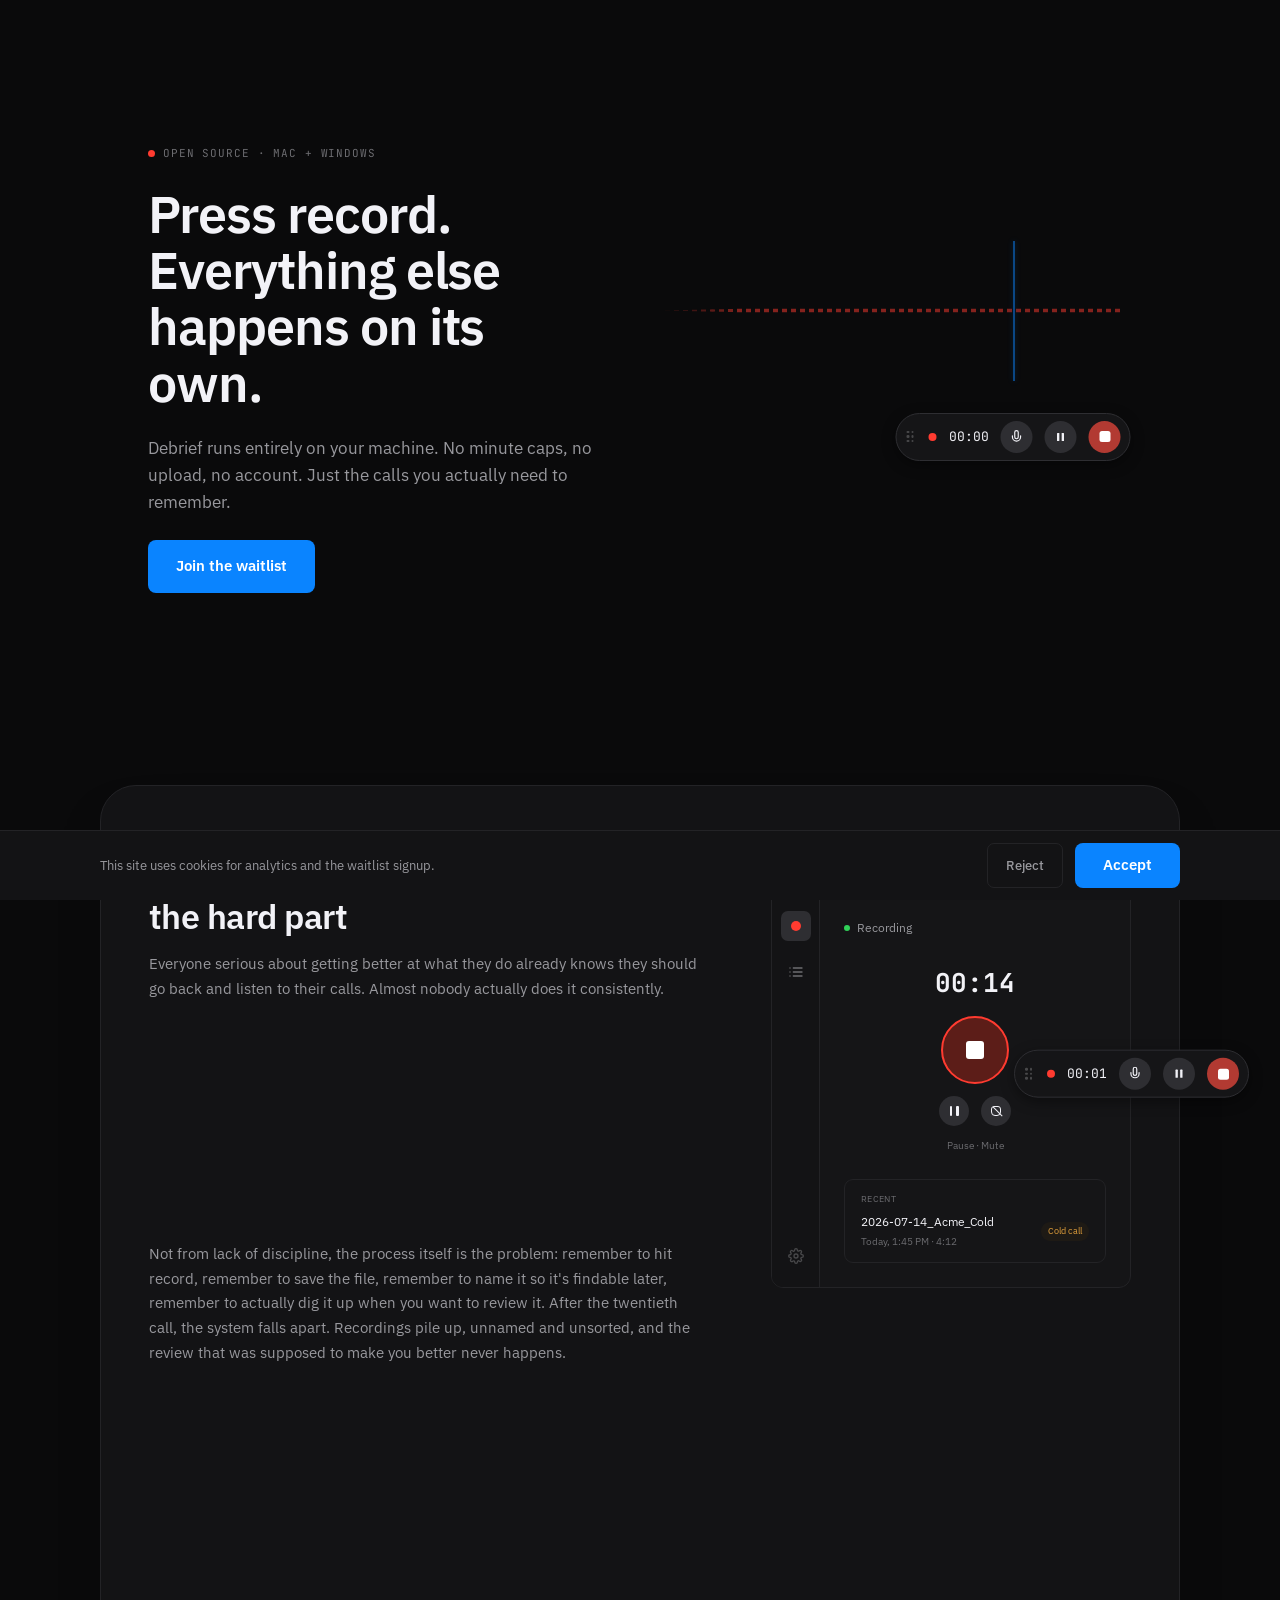
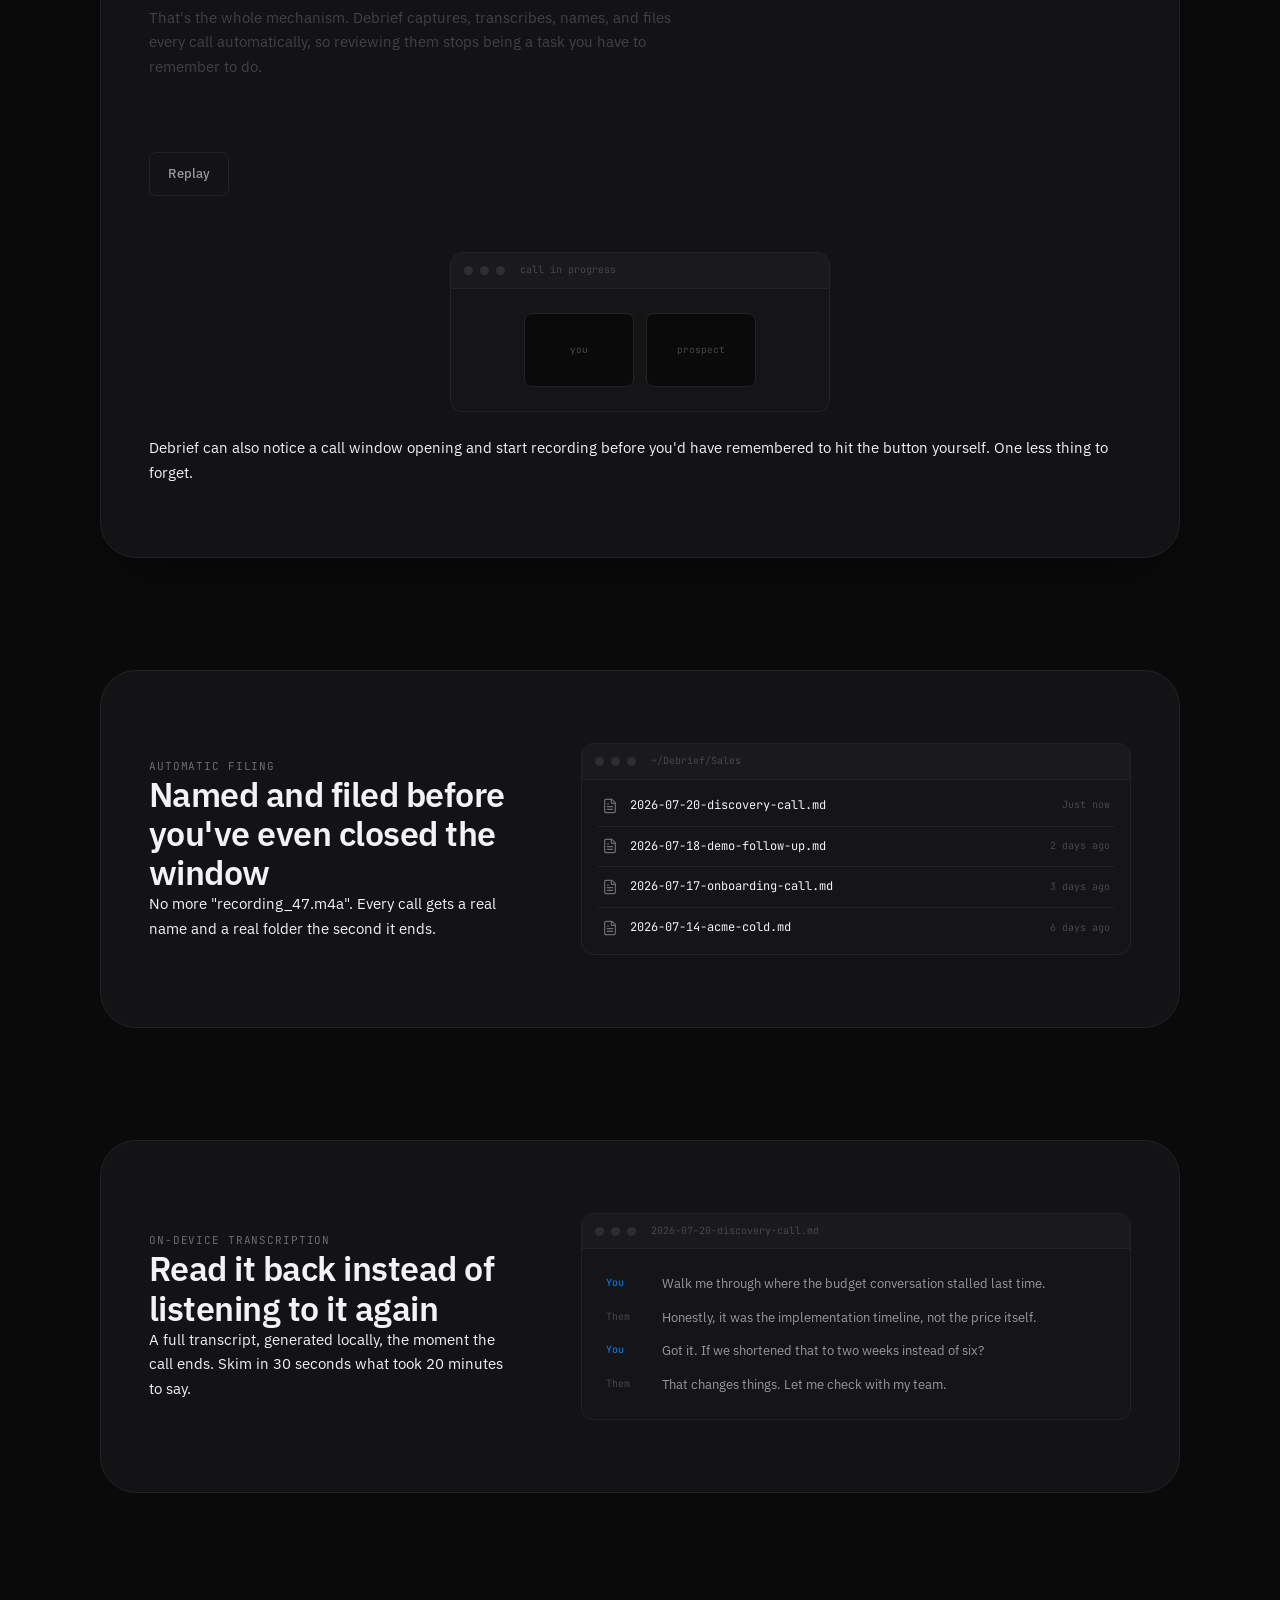
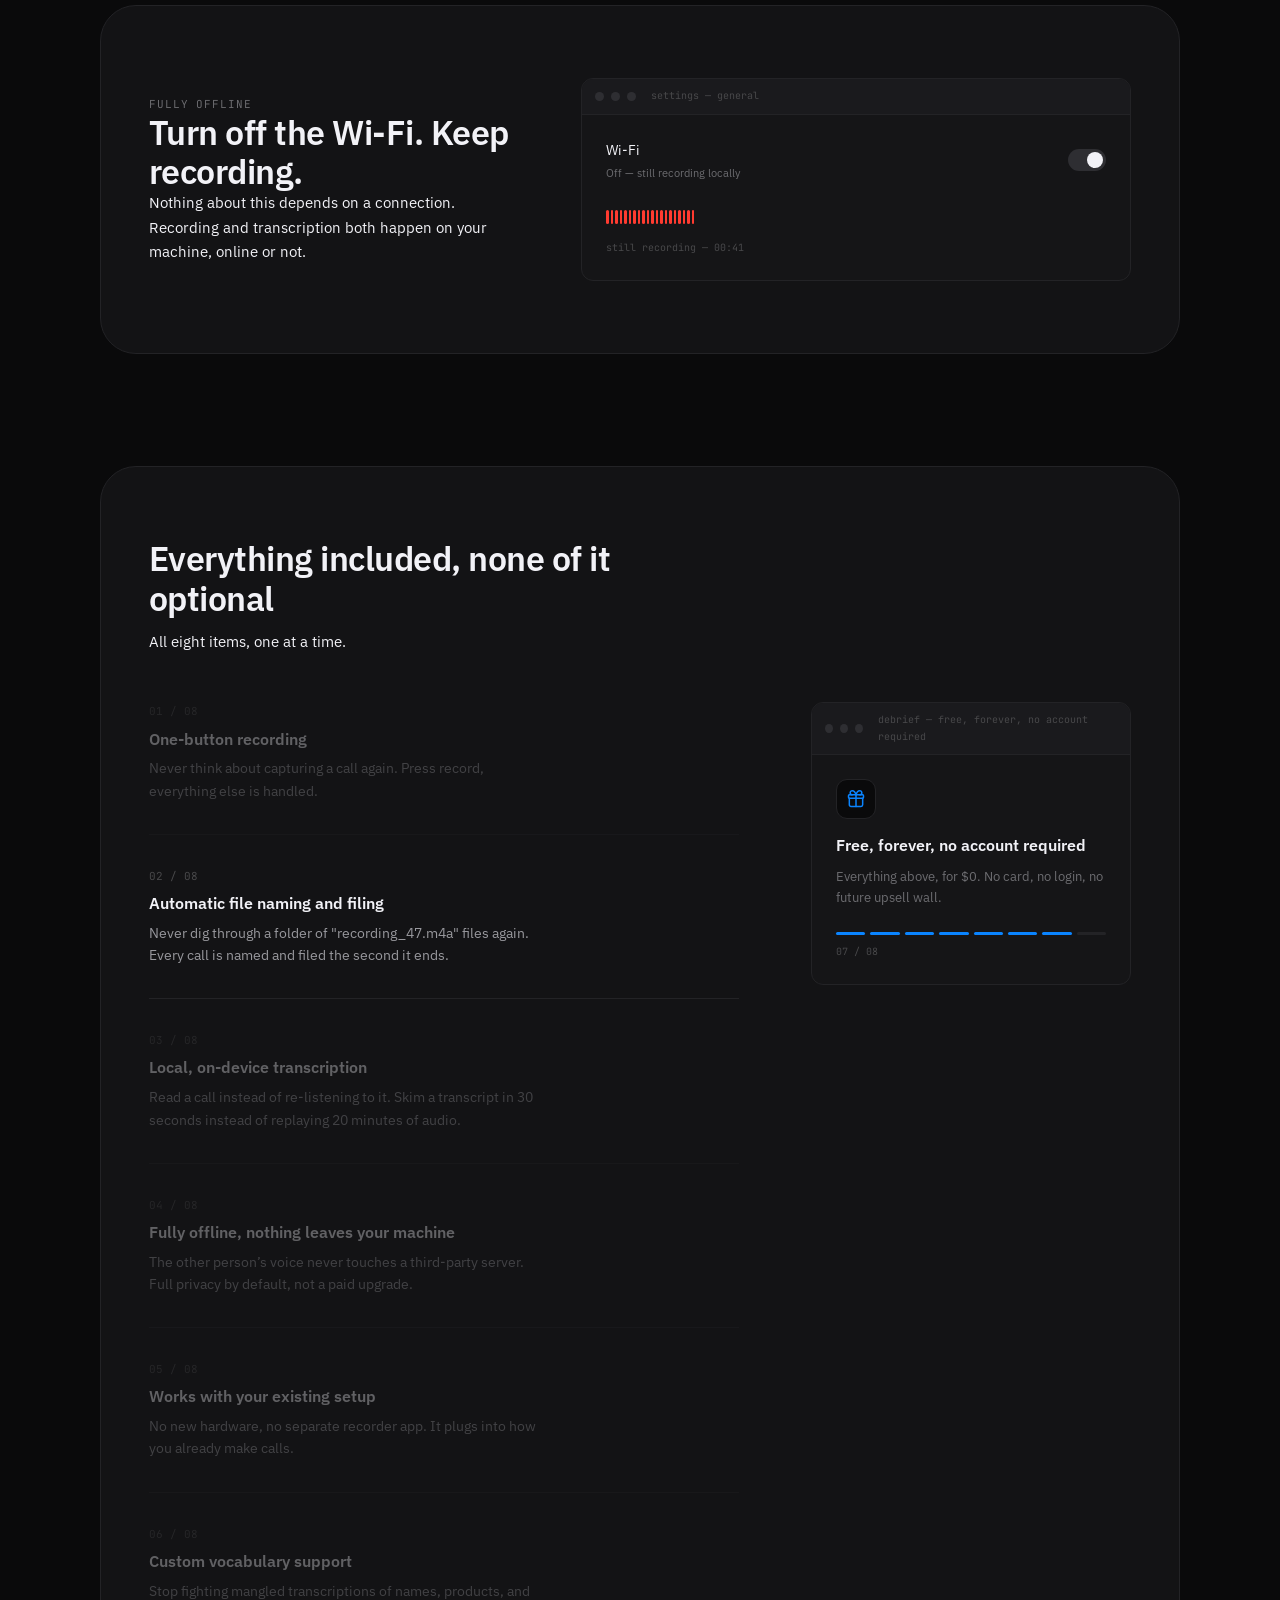
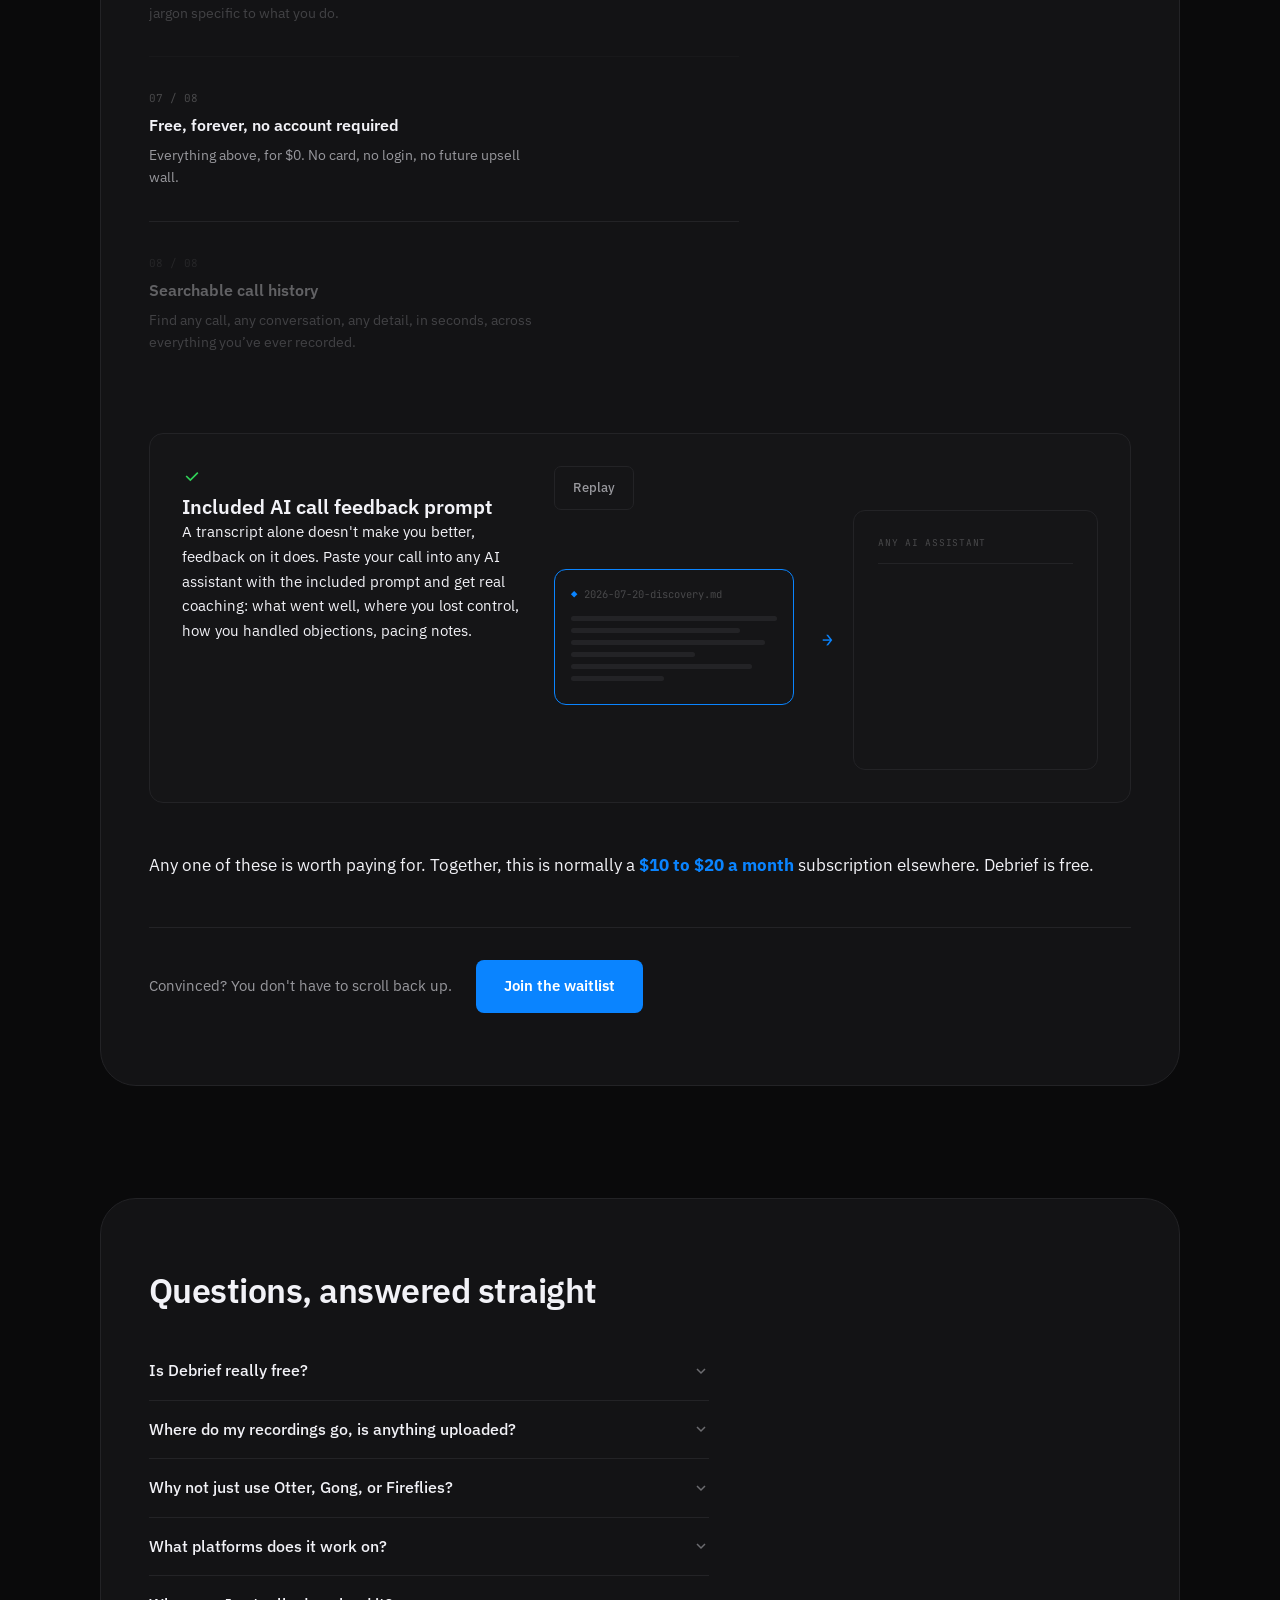
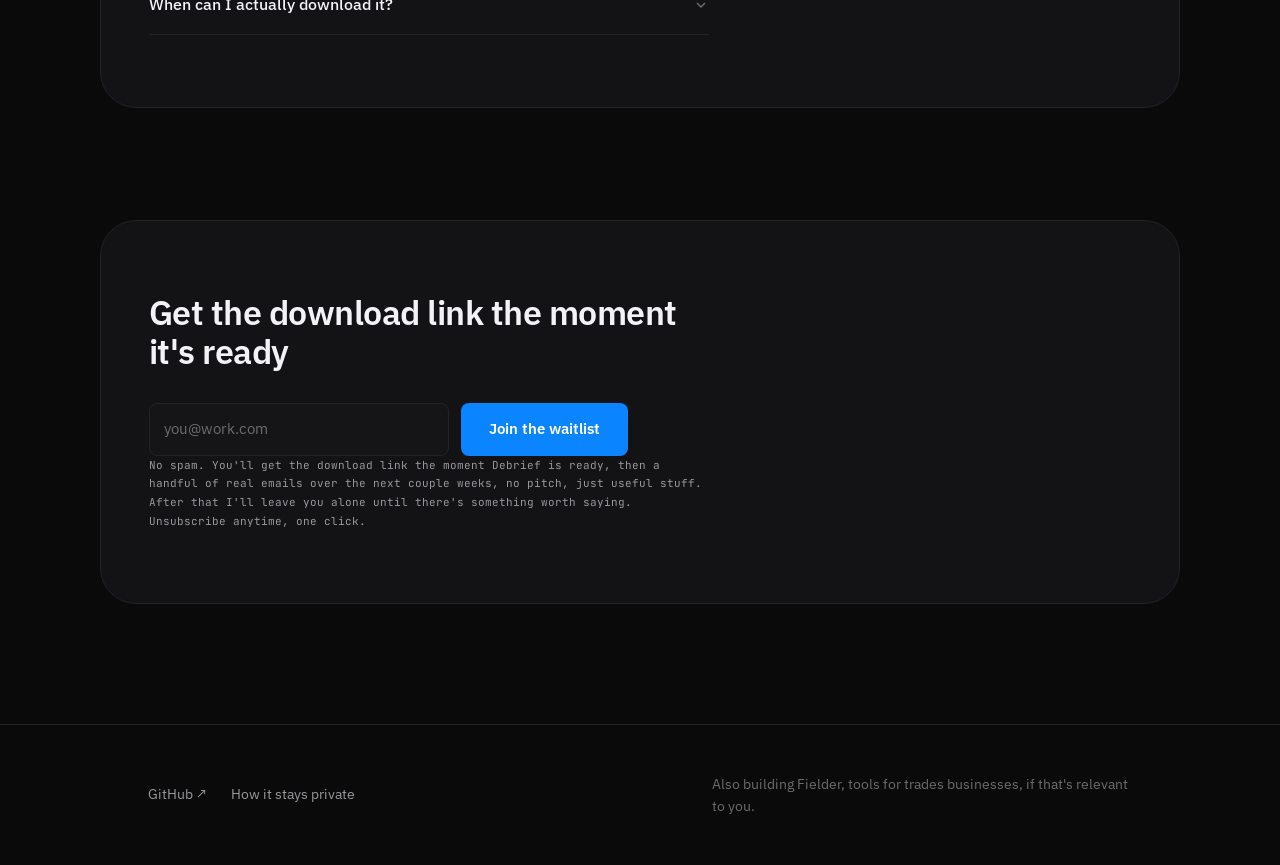
==== index.html @ 6b453d5b "Move traveling pill's Offline dock off the Wi-Fi toggle The dock anchor sat at the exact vertical ce" ====
<!DOCTYPE html>
<html lang="en" data-ga-id="G-XXXXXXXXXX">
<head>
<meta charset="UTF-8">
<meta name="viewport" content="width=device-width, initial-scale=1">
<title>Debrief — Free, Open Source Call Recorder &amp; Transcriber</title>
<meta name="description" content="Free call recording and transcription for Mac and Windows. No minute caps, no cloud, no account. Open source, runs on your device.">
<link rel="canonical" href="https://debrief.veeralspatel.com/">

<meta property="og:type" content="website">
<meta property="og:title" content="Debrief — Free, Open Source Call Recorder &amp; Transcriber">
<meta property="og:description" content="Free call recording and transcription for Mac and Windows. No minute caps, no cloud, no account. Open source, runs on your device.">
<meta property="og:url" content="https://debrief.veeralspatel.com/">
<meta property="og:image" content="https://debrief.veeralspatel.com/images/og-banner.png">
<meta property="og:image:width" content="1200">
<meta property="og:image:height" content="630">
<meta name="twitter:card" content="summary_large_image">
<meta name="twitter:title" content="Debrief — Free, Open Source Call Recorder &amp; Transcriber">
<meta name="twitter:description" content="Free call recording and transcription for Mac and Windows. No minute caps, no cloud, no account. Open source, runs on your device.">
<meta name="twitter:image" content="https://debrief.veeralspatel.com/images/og-banner.png">

<link rel="icon" type="image/svg+xml" href="images/favicon.svg">
<link rel="icon" type="image/png" sizes="32x32" href="images/favicon-32.png">
<link rel="icon" type="image/png" sizes="16x16" href="images/favicon-16.png">
<link rel="apple-touch-icon" sizes="180x180" href="images/apple-touch-icon.png">

<link rel="preconnect" href="https://fonts.gstatic.com" crossorigin>
<link rel="stylesheet" href="css/styles.css">

<script type="application/ld+json">
{
  "@context": "https://schema.org",
  "@type": "SoftwareApplication",
  "name": "Debrief",
  "applicationCategory": "BusinessApplication",
  "operatingSystem": "macOS, Windows",
  "description": "Free, open source desktop call recorder and transcriber. Records, transcribes, names, and files every call automatically, entirely on your own device.",
  "offers": {
    "@type": "Offer",
    "price": "0",
    "priceCurrency": "USD"
  },
  "license": "https://opensource.org/licenses/MIT"
}
</script>
<script type="application/ld+json">
{
  "@context": "https://schema.org",
  "@type": "FAQPage",
  "mainEntity": [
    {
      "@type": "Question",
      "name": "Is Debrief really free?",
      "acceptedAnswer": {
        "@type": "Answer",
        "text": "Yes. No card, no account, no trial that expires, no feature paywall waiting on the other side. It's fully open source under the MIT license, so nothing is hidden."
      }
    },
    {
      "@type": "Question",
      "name": "Where do my recordings go, is anything uploaded?",
      "acceptedAnswer": {
        "@type": "Answer",
        "text": "Nowhere but your own computer. Recording and transcription both happen locally, nothing is uploaded, nothing touches a third-party server."
      }
    },
    {
      "@type": "Question",
      "name": "Why not just use Otter, Gong, or Fireflies?",
      "acceptedAnswer": {
        "@type": "Answer",
        "text": "Those tools are built for teams and general meetings that happen to include a call sometimes. Debrief is built specifically for the call you're trying to get better at, free, local, with none of the account, cost, or privacy trade-offs of sending your calls to someone else's server."
      }
    },
    {
      "@type": "Question",
      "name": "What platforms does it work on?",
      "acceptedAnswer": {
        "@type": "Answer",
        "text": "Mac and Windows."
      }
    },
    {
      "@type": "Question",
      "name": "When can I actually download it?",
      "acceptedAnswer": {
        "@type": "Answer",
        "text": "Soon. Join the waitlist and you'll get the download link the moment it's ready, no earlier promise than that."
      }
    }
  ]
}
</script>
</head>
<body>
<a class="skip-link" href="#main">Skip to content</a>

<!-- Traveling companion pill — real floating-pill anatomy, fixed to the
     viewport, docks to whichever beat is centered as the page scrolls
     (js/main.js initTravelingPill). Separate from the hero's own still
     instance below. Decorative/ambient, not content. -->
<div class="rec-pill travel-pill" id="travelPill" aria-hidden="true" style="position:fixed;">
  <div class="rec-pill-grip"><div class="dr"><div class="d"></div><div class="d"></div></div><div class="dr"><div class="d"></div><div class="d"></div></div><div class="dr"><div class="d"></div><div class="d"></div></div></div>
  <div class="rec-pill-dot" id="travelPillDot"></div>
  <div class="rec-pill-timer" id="travelPillTimer">00:00</div>
  <div class="rec-pill-btn"><svg viewBox="0 0 24 24" fill="none" stroke="var(--t)" stroke-width="2" stroke-linecap="round" stroke-linejoin="round"><path d="M12 1a3 3 0 0 0-3 3v8a3 3 0 0 0 6 0V4a3 3 0 0 0-3-3z"/><path d="M19 10v2a7 7 0 0 1-14 0v-2"/></svg></div>
  <div class="rec-pill-btn"><svg viewBox="0 0 24 24" fill="var(--t)"><rect x="6" y="5" width="4" height="14" rx="1"/><rect x="14" y="5" width="4" height="14" rx="1"/></svg></div>
  <div class="rec-pill-btn stop"><div style="width:11px;height:11px;background:#fff;border-radius:2.5px;"></div></div>
</div>

<main id="main">

  <!-- ============ HERO ============ -->
  <section class="hero">
    <div class="container hero-grid">
      <div class="hero-copy reveal in">
        <div class="eyebrow"><span class="rec-dot" aria-hidden="true"></span>OPEN SOURCE · MAC + WINDOWS</div>
        <h1>Press record. Everything else happens on its own.</h1>
        <p class="lead">Debrief runs entirely on your machine. No minute caps, no upload, no account. Just the calls you actually need to remember.</p>
        <div class="hero-actions">
          <a class="btn-primary" href="#waitlist" data-track="cta_click" data-location="hero">Join the waitlist</a>
        </div>
      </div>
      <div class="hero-anim-col reveal in">
        <div class="hero-wave-band">
          <div class="hero-wave-bars" id="heroWaveBars"></div>
          <div class="hero-playhead"></div>
        </div>
        <!-- Real floating-pill anatomy (grip / rec-dot / timer / mute / pause / stop),
             recreated from floating-pill-dark-mode-states.html. Per the real spec the
             pill only exists once a recording is live, so it stays hidden until the
             click moment (js/main.js initHeroAnimation), same as the app would behave.
             This instance stays in the hero — it does not join the traveling
             companion further down the page. -->
        <div class="hero-anim-card-wrap">
          <div class="rec-pill" id="heroPill">
            <div class="rec-pill-grip"><div class="dr"><div class="d"></div><div class="d"></div></div><div class="dr"><div class="d"></div><div class="d"></div></div><div class="dr"><div class="d"></div><div class="d"></div></div></div>
            <div class="rec-pill-dot" id="heroPillDot"></div>
            <div class="rec-pill-timer" id="heroPillTimer">00:00</div>
            <div class="rec-pill-btn"><svg viewBox="0 0 24 24" fill="none" stroke="var(--t)" stroke-width="2" stroke-linecap="round" stroke-linejoin="round"><path d="M12 1a3 3 0 0 0-3 3v8a3 3 0 0 0 6 0V4a3 3 0 0 0-3-3z"/><path d="M19 10v2a7 7 0 0 1-14 0v-2"/></svg></div>
            <div class="rec-pill-btn"><svg viewBox="0 0 24 24" fill="var(--t)"><rect x="6" y="5" width="4" height="14" rx="1"/><rect x="14" y="5" width="4" height="14" rx="1"/></svg></div>
            <div class="rec-pill-btn stop"><div style="width:11px;height:11px;background:#fff;border-radius:2.5px;"></div></div>
          </div>
        </div>
      </div>
    </div>
  </section>

  <!-- ============ PROBLEM / MECHANISM — scroll-narrated, real Record-tab screen ============ -->
  <section id="problem">
    <div class="section-sheet section-sheet--first">
      <div class="pn-row">
        <div class="pn-text" id="mechanismBeats">
          <div class="pn-beat reveal in active" data-index="0" data-state="idle">
            <h2>Reviewing your calls shouldn't be the hard part</h2>
            <p>Everyone serious about getting better at what they do already knows they should go back and listen to their calls. Almost nobody actually does it consistently.</p>
          </div>
          <div class="pn-beat" data-index="1" data-state="recording">
            <p>Not from lack of discipline, the process itself is the problem: remember to hit record, remember to save the file, remember to name it so it's findable later, remember to actually dig it up when you want to review it. After the twentieth call, the system falls apart. Recordings pile up, unnamed and unsorted, and the review that was supposed to make you better never happens.</p>
          </div>
          <div class="pn-beat" data-index="2" data-state="filed">
            <p class="pm-mechanism">That's the whole mechanism. Debrief captures, transcribes, names, and files every call automatically, so reviewing them stops being a task you have to remember to do.</p>
          </div>
        </div>
        <div class="pn-sticky-wrap reveal in">
          <div class="appwin">
            <div class="appwin-bar"><span class="appwin-dot"></span><span class="appwin-dot"></span><span class="appwin-dot"></span><span class="appwin-title">debrief</span></div>
            <div class="rt-app">
              <div class="rt-sidebar">
                <div class="rt-nav-top">
                  <div class="rt-nav-item active-box">
                    <svg class="rt-icon rt-mic-idle" id="rtMicIdle" viewBox="0 0 24 24" fill="none" stroke="#B23A32" stroke-width="2" stroke-linecap="round" stroke-linejoin="round"><path d="M12 1a3 3 0 0 0-3 3v8a3 3 0 0 0 6 0V4a3 3 0 0 0-3-3z"/><path d="M19 10v2a7 7 0 0 1-14 0v-2"/><line x1="12" y1="19" x2="12" y2="23"/><line x1="8" y1="23" x2="16" y2="23"/></svg>
                    <div class="rt-rec-dot" id="rtRecDot"></div>
                  </div>
                  <div class="rt-nav-item">
                    <svg class="rt-icon" viewBox="0 0 24 24" fill="none" stroke="var(--t3)" stroke-width="2" stroke-linecap="round" stroke-linejoin="round"><line x1="8" y1="6" x2="21" y2="6"/><line x1="8" y1="12" x2="21" y2="12"/><line x1="8" y1="18" x2="21" y2="18"/><line x1="3" y1="6" x2="3.01" y2="6"/><line x1="3" y1="12" x2="3.01" y2="12"/><line x1="3" y1="18" x2="3.01" y2="18"/></svg>
                  </div>
                </div>
                <div class="rt-nav-item">
                  <svg class="rt-icon" viewBox="0 0 24 24" fill="none" stroke="var(--t4)" stroke-width="2" stroke-linecap="round" stroke-linejoin="round"><circle cx="12" cy="12" r="3"/><path d="M19.4 15a1.65 1.65 0 0 0 .33 1.82l.06.06a2 2 0 1 1-2.83 2.83l-.06-.06a1.65 1.65 0 0 0-1.82-.33 1.65 1.65 0 0 0-1 1.51V21a2 2 0 0 1-4 0v-.09A1.65 1.65 0 0 0 9 19.4a1.65 1.65 0 0 0-1.82.33l-.06.06a2 2 0 1 1-2.83-2.83l.06-.06a1.65 1.65 0 0 0 .33-1.82 1.65 1.65 0 0 0-1.51-1H3a2 2 0 0 1 0-4h.09A1.65 1.65 0 0 0 4.6 9a1.65 1.65 0 0 0-.33-1.82l-.06-.06a2 2 0 1 1 2.83-2.83l.06.06a1.65 1.65 0 0 0 1.82.33H9a1.65 1.65 0 0 0 1-1.51V3a2 2 0 0 1 4 0v.09a1.65 1.65 0 0 0 1 1.51 1.65 1.65 0 0 0 1.82-.33l.06-.06a2 2 0 1 1 2.83 2.83l-.06.06a1.65 1.65 0 0 0-.33 1.82V9a1.65 1.65 0 0 0 1.51 1H21a2 2 0 0 1 0 4h-.09a1.65 1.65 0 0 0-1.51 1z"/></svg>
                </div>
              </div>
              <div class="rt-main">
                <div class="rt-status"><span class="rt-status-dot"></span><span id="rtStatusText">Device ready</span></div>
                <div class="rt-center" id="rtCenter"></div>
                <div class="rt-recent">
                  <p class="rt-recent-title">Recent</p>
                  <div class="rt-recent-row">
                    <div>
                      <div class="rt-recent-name" id="rtRecentName">2026-07-14_Acme_Cold</div>
                      <div class="rt-recent-meta" id="rtRecentMeta">Today, 1:45 PM · 4:12</div>
                    </div>
                    <span class="rt-badge" id="rtRecentBadge">Cold call</span>
                  </div>
                </div>
                <span class="dock" id="dockRecord" style="position:absolute; top:50%; right:-1px; width:1px; height:1px;"></span>
              </div>
            </div>
          </div>
        </div>
      </div>

      <div class="demo-block reveal" style="margin-top: var(--sp-8);">
        <div class="demo-wrap" id="demo-4">
          <div class="demo-ctl"><button class="btn-ghost" data-replay aria-label="Replay demo: Debrief auto-detecting a call">Replay</button></div>
          <div class="d4">
            <div class="d4-cap" id="c4">you didn't touch anything · <b>Debrief started itself</b></div>
            <div class="callwin" id="cw">
              <div class="cw-bar"><span class="cw-dot"></span><span class="cw-dot"></span><span class="cw-dot"></span><span class="cw-title">call in progress</span></div>
              <div class="cw-body"><div class="cw-tile">you</div><div class="cw-tile">prospect</div></div>
            </div>
            <div class="pill" id="pl"><span class="pill-dot" aria-hidden="true"></span><span class="pill-t">00:00</span><span class="pill-x">▮▮</span></div>
          </div>
        </div>
        <p class="demo-caption">Debrief can also notice a call window opening and start recording before you'd have remembered to hit the button yourself. One less thing to forget.</p>
      </div>
    </div>
  </section>

  <!-- ============ FILING ============ -->
  <section id="filing">
    <div class="section-sheet">
      <div class="mo-row reveal">
        <div class="mo-copy">
          <div class="eyebrow">Automatic filing</div>
          <h2>Named and filed before you've even closed the window</h2>
          <p>No more "recording_47.m4a". Every call gets a real name and a real folder the second it ends.</p>
        </div>
        <div class="mo-visual-wrap" id="filingBeat">
          <div class="appwin">
            <div class="appwin-bar"><span class="appwin-dot"></span><span class="appwin-dot"></span><span class="appwin-dot"></span><span class="appwin-title">~/Debrief/Sales</span></div>
            <div style="padding: 6px var(--sp-4);">
              <div class="fin-row new" id="finNewRow">
                <svg class="fin-icon" viewBox="0 0 24 24" stroke-linecap="round" stroke-linejoin="round"><path d="M6 22a2 2 0 0 1-2-2V4a2 2 0 0 1 2-2h8a2.4 2.4 0 0 1 1.704.706l3.588 3.588A2.4 2.4 0 0 1 20 8v12a2 2 0 0 1-2 2z"/><path d="M14 2v5a1 1 0 0 0 1 1h5"/><path d="M10 9H8"/><path d="M16 13H8"/><path d="M16 17H8"/></svg>
                <span class="fin-name">2026-07-20-discovery-call.md</span><span class="fin-meta">Just now</span>
              </div>
              <div class="fin-row">
                <svg class="fin-icon" viewBox="0 0 24 24" stroke-linecap="round" stroke-linejoin="round"><path d="M6 22a2 2 0 0 1-2-2V4a2 2 0 0 1 2-2h8a2.4 2.4 0 0 1 1.704.706l3.588 3.588A2.4 2.4 0 0 1 20 8v12a2 2 0 0 1-2 2z"/><path d="M14 2v5a1 1 0 0 0 1 1h5"/><path d="M10 9H8"/><path d="M16 13H8"/><path d="M16 17H8"/></svg>
                <span class="fin-name">2026-07-18-demo-follow-up.md</span><span class="fin-meta">2 days ago</span>
              </div>
              <div class="fin-row">
                <svg class="fin-icon" viewBox="0 0 24 24" stroke-linecap="round" stroke-linejoin="round"><path d="M6 22a2 2 0 0 1-2-2V4a2 2 0 0 1 2-2h8a2.4 2.4 0 0 1 1.704.706l3.588 3.588A2.4 2.4 0 0 1 20 8v12a2 2 0 0 1-2 2z"/><path d="M14 2v5a1 1 0 0 0 1 1h5"/><path d="M10 9H8"/><path d="M16 13H8"/><path d="M16 17H8"/></svg>
                <span class="fin-name">2026-07-17-onboarding-call.md</span><span class="fin-meta">3 days ago</span>
              </div>
              <div class="fin-row">
                <svg class="fin-icon" viewBox="0 0 24 24" stroke-linecap="round" stroke-linejoin="round"><path d="M6 22a2 2 0 0 1-2-2V4a2 2 0 0 1 2-2h8a2.4 2.4 0 0 1 1.704.706l3.588 3.588A2.4 2.4 0 0 1 20 8v12a2 2 0 0 1-2 2z"/><path d="M14 2v5a1 1 0 0 0 1 1h5"/><path d="M10 9H8"/><path d="M16 13H8"/><path d="M16 17H8"/></svg>
                <span class="fin-name">2026-07-14-acme-cold.md</span><span class="fin-meta">6 days ago</span>
              </div>
            </div>
          </div>
          <span class="dock" id="dockFiling" style="position:absolute; top:50%; right:-1px; width:1px; height:1px;"></span>
        </div>
      </div>
    </div>
  </section>

  <!-- ============ TRANSCRIPTION ============ -->
  <section id="transcription">
    <div class="section-sheet">
      <div class="mo-row reveal">
        <div class="mo-copy">
          <div class="eyebrow">On-device transcription</div>
          <h2>Read it back instead of listening to it again</h2>
          <p>A full transcript, generated locally, the moment the call ends. Skim in 30 seconds what took 20 minutes to say.</p>
        </div>
        <div class="mo-visual-wrap" id="transcriptBeat">
          <div class="appwin">
            <div class="appwin-bar"><span class="appwin-dot"></span><span class="appwin-dot"></span><span class="appwin-dot"></span><span class="appwin-title">2026-07-20-discovery-call.md</span></div>
            <div style="padding: var(--sp-5);">
              <div class="tr-line"><span class="tr-who you">You</span><p class="tr-text">Walk me through where the budget conversation stalled last time.</p></div>
              <div class="tr-line"><span class="tr-who">Them</span><p class="tr-text">Honestly, it was the implementation timeline, not the price itself.</p></div>
              <div class="tr-line"><span class="tr-who you">You</span><p class="tr-text">Got it. If we shortened that to two weeks instead of six?</p></div>
              <div class="tr-line"><span class="tr-who">Them</span><p class="tr-text">That changes things. Let me check with my team.</p></div>
            </div>
          </div>
          <span class="dock" id="dockTranscript" style="position:absolute; top:50%; right:-1px; width:1px; height:1px;"></span>
        </div>
      </div>
    </div>
  </section>

  <!-- ============ OFFLINE ============ -->
  <section id="offline">
    <div class="section-sheet">
      <div class="mo-row reveal">
        <div class="mo-copy">
          <div class="eyebrow">Fully offline</div>
          <h2>Turn off the Wi-Fi. Keep recording.</h2>
          <p>Nothing about this depends on a connection. Recording and transcription both happen on your machine, online or not.</p>
        </div>
        <div class="mo-visual-wrap" id="offlineBeat">
          <div class="appwin">
            <div class="appwin-bar"><span class="appwin-dot"></span><span class="appwin-dot"></span><span class="appwin-dot"></span><span class="appwin-title">settings — general</span></div>
            <div style="padding: var(--sp-5);">
              <div class="off-row">
                <div>
                  <div class="off-label">Wi-Fi</div>
                  <div class="off-sub" id="offSub">Connected</div>
                </div>
                <div class="tog" id="offToggle"><div class="knob"></div></div>
              </div>
              <div class="off-wave" id="offWave"></div>
              <div class="off-wave-cap">still recording — 00:41</div>
            </div>
          </div>
          <span class="dock" id="dockOffline" style="position:absolute; top:0; right:-1px; width:1px; height:1px;"></span>
        </div>
      </div>
    </div>
  </section>

  <!-- ============ VALUE STACK ============ -->
  <section id="value-stack">
    <div class="section-sheet">
      <h2 class="vs-heading reveal">Everything included, none of it optional</h2>
      <p class="vs-sub reveal">All eight items, one at a time.</p>

      <div class="sd-row">
        <div class="sd-list reveal" id="sdList"></div>
        <div class="sd-sticky-wrap reveal">
          <div class="appwin">
            <div class="appwin-bar"><span class="appwin-dot"></span><span class="appwin-dot"></span><span class="appwin-dot"></span><span class="appwin-title" id="sdWcTitle">debrief</span></div>
            <div class="sd-icon-wrap"><svg class="sd-icon" id="sdIcon" viewBox="0 0 24 24" fill="none" stroke="var(--blue)" stroke-width="2" stroke-linecap="round" stroke-linejoin="round"></svg></div>
            <h3 class="sd-title" id="sdTitle"></h3>
            <p class="sd-desc" id="sdDesc"></p>
            <div class="ml sd-microloop" id="sdMicroloop" hidden>
              <div class="ml-lbl">~/DEBRIEF</div>
              <div class="tree" id="sdMicroloopTree"></div>
            </div>
            <div class="sd-rail" id="sdRail"></div>
            <div class="sd-count" id="sdCount"></div>
          </div>
        </div>
      </div>

      <!-- Value stack closer: AI call feedback prompt, biggest item, gets Demo 3 -->
      <div class="vs-ai-closer reveal">
        <div class="vs-closer-inner">
          <div class="vs-closer-copy">
            <svg class="vs-check" viewBox="0 0 24 24" aria-hidden="true"><path d="M5 12l5 5L19 8"/></svg>
            <h3>Included AI call feedback prompt</h3>
            <p>A transcript alone doesn't make you better, feedback on it does. Paste your call into any AI assistant with the included prompt and get real coaching: what went well, where you lost control, how you handled objections, pacing notes.</p>
          </div>
          <div class="vs-closer-demo">
            <div class="demo-wrap" id="demo-3">
              <div class="demo-ctl"><button class="btn-ghost" data-replay aria-label="Replay demo: AI call feedback">Replay</button></div>
              <div class="d3">
                <div class="d3-file" id="f3">
                  <div class="d3-fname"><span style="color:var(--blue)">◆</span>2026-07-20-discovery.md</div>
                  <div class="d3-fline" style="width:100%"></div><div class="d3-fline" style="width:82%"></div>
                  <div class="d3-fline" style="width:94%"></div><div class="d3-fline" style="width:60%"></div>
                  <div class="d3-fline" style="width:88%"></div><div class="d3-fline" style="width:45%"></div>
                </div>
                <div class="arrow-fly" id="ar3" aria-hidden="true">→</div>
                <div class="d3-chat">
                  <div class="chat-lbl">ANY AI ASSISTANT</div>
                  <div class="chat-msg" id="m3"><span class="attach">◆ 2026-07-20-discovery.md</span>Here's the transcript of my sales call. Where did I lose control of the conversation?</div>
                  <div id="fbs"></div>
                </div>
              </div>
            </div>
          </div>
        </div>
      </div>

      <!-- Verify the $10-$20/month anchor figure against current Otter.ai/Fireflies pricing before launch (Doc 07). -->
      <p class="vs-stack-close reveal">Any one of these is worth paying for. Together, this is normally a <b>$10 to $20 a month</b> subscription elsewhere. Debrief is free.</p>

      <div class="vs-cta-row reveal">
        <p>Convinced? You don't have to scroll back up.</p>
        <a class="btn-primary" href="#waitlist" data-track="cta_click" data-location="value_stack">Join the waitlist</a>
      </div>
    </div>
  </section>

  <!-- ============ FAQ ============ -->
  <section id="faq">
    <div class="section-sheet">
      <h2 class="reveal" style="margin-bottom: var(--sp-6);">Questions, answered straight</h2>
      <div class="faq-list reveal">
        <div class="faq-item">
          <button class="faq-q" aria-expanded="false" aria-controls="faq-a-1">
            Is Debrief really free?
            <svg class="faq-chevron" width="16" height="16" viewBox="0 0 16 16" aria-hidden="true"><path d="M4 6l4 4 4-4" stroke="currentColor" stroke-width="1.5" fill="none"/></svg>
          </button>
          <div class="faq-a-wrap" id="faq-a-1"><div class="faq-a-inner"><p class="faq-a">Yes. No card, no account, no trial that expires, no feature paywall waiting on the other side. It's fully open source under the MIT license, so nothing is hidden.</p></div></div>
        </div>
        <div class="faq-item">
          <button class="faq-q" aria-expanded="false" aria-controls="faq-a-2">
            Where do my recordings go, is anything uploaded?
            <svg class="faq-chevron" width="16" height="16" viewBox="0 0 16 16" aria-hidden="true"><path d="M4 6l4 4 4-4" stroke="currentColor" stroke-width="1.5" fill="none"/></svg>
          </button>
          <div class="faq-a-wrap" id="faq-a-2"><div class="faq-a-inner"><p class="faq-a">Nowhere but your own computer. Recording and transcription both happen locally, nothing is uploaded, nothing touches a third-party server.</p></div></div>
        </div>
        <div class="faq-item">
          <button class="faq-q" aria-expanded="false" aria-controls="faq-a-3">
            Why not just use Otter, Gong, or Fireflies?
            <svg class="faq-chevron" width="16" height="16" viewBox="0 0 16 16" aria-hidden="true"><path d="M4 6l4 4 4-4" stroke="currentColor" stroke-width="1.5" fill="none"/></svg>
          </button>
          <div class="faq-a-wrap" id="faq-a-3"><div class="faq-a-inner"><p class="faq-a">Those tools are built for teams and general meetings that happen to include a call sometimes. Debrief is built specifically for the call you're trying to get better at, free, local, with none of the account, cost, or privacy trade-offs of sending your calls to someone else's server.</p></div></div>
        </div>
        <div class="faq-item">
          <button class="faq-q" aria-expanded="false" aria-controls="faq-a-4">
            What platforms does it work on?
            <svg class="faq-chevron" width="16" height="16" viewBox="0 0 16 16" aria-hidden="true"><path d="M4 6l4 4 4-4" stroke="currentColor" stroke-width="1.5" fill="none"/></svg>
          </button>
          <div class="faq-a-wrap" id="faq-a-4"><div class="faq-a-inner"><p class="faq-a">Mac and Windows.</p></div></div>
        </div>
        <div class="faq-item">
          <button class="faq-q" aria-expanded="false" aria-controls="faq-a-5">
            When can I actually download it?
            <svg class="faq-chevron" width="16" height="16" viewBox="0 0 16 16" aria-hidden="true"><path d="M4 6l4 4 4-4" stroke="currentColor" stroke-width="1.5" fill="none"/></svg>
          </button>
          <div class="faq-a-wrap" id="faq-a-5"><div class="faq-a-inner"><p class="faq-a">Soon. Join the waitlist and you'll get the download link the moment it's ready, no earlier promise than that.</p></div></div>
        </div>
      </div>
    </div>
  </section>

  <!-- ============ WAITLIST FORM ============ -->
  <section id="waitlist">
    <div class="section-sheet waitlist-inner">
      <h2 class="reveal">Get the download link the moment it's ready</h2>
      <div class="waitlist-form reveal">
        <!-- TODO: replace with the real ConvertKit form action URL and hidden fields once the form is created (Doc 10 Phase 7). -->
        <form id="waitlist-form" action="https://app.convertkit.com/forms/REPLACE_WITH_FORM_ID/subscriptions" method="post" novalidate>
          <div class="ck-form-wrap">
            <div class="field-group">
              <label class="visually-hidden" for="email_address">Email address</label>
              <input class="field" type="email" id="email_address" name="email_address" placeholder="you@work.com" required autocomplete="email">
              <span class="field-error"></span>
            </div>
            <button class="btn-primary" type="submit" data-track="cta_click" data-location="waitlist_form">Join the waitlist</button>
          </div>
          <p class="risk-reversal">No spam. You'll get the download link the moment Debrief is ready, then a handful
of real emails over the next couple weeks, no pitch, just useful stuff. After that
I'll leave you alone until there's something worth saying. Unsubscribe anytime,
one click.</p>
        </form>
        <div class="waitlist-success" id="waitlist-success">
          <svg width="20" height="20" viewBox="0 0 24 24" aria-hidden="true"><path d="M5 12l5 5L19 8" stroke="currentColor" stroke-width="2" fill="none"/></svg>
          <span>You're on the list. Check your inbox in a minute.</span>
        </div>
      </div>
    </div>
  </section>

</main>

<footer class="site-footer">
  <div class="container footer-inner">
    <div class="footer-links">
      <a href="https://github.com/veeralspatel/debrief" data-track="outbound_github_click">GitHub ↗</a>
      <a href="local-transcription/">How it stays private</a>
    </div>
    <p class="footer-fielder">Also building Fielder, tools for trades businesses, if that's relevant to you.</p>
  </div>
</footer>

<div class="cookie-banner" id="cookie-banner" hidden>
  <div class="cookie-inner">
    <p class="cookie-text">This site uses cookies for analytics and the waitlist signup.</p>
    <div class="cookie-actions">
      <button class="btn-ghost" id="cookie-reject">Reject</button>
      <button class="btn-primary" id="cookie-accept">Accept</button>
    </div>
  </div>
</div>

<script src="js/main.js"></script>
</body>
</html>
---- css/styles.css ----
/* ============================================================
   Debrief — Website Styles
   Source of truth: docs/06_Design_System_Spec.md (tokens/components)
   Breakpoints (mobile-first, intentional per device, not just fluid scaling):
     base   0–767px   phone, touch/swipe, primary build
     tablet 768px+     touch/swipe, more breathing room
     laptop 1024px+    mouse/trackpad, scroll+click, fragments get full rotation/bleed
     wide   1440px+    desktop, most generous spacing
   Hover-only flourishes are scoped to (hover:hover) and (pointer:fine) so touch
   devices never get a stuck hover state.
   ============================================================ */

@import url('https://fonts.googleapis.com/css2?family=IBM+Plex+Sans:wght@400;500;600;700&family=JetBrains+Mono:wght@400;500&display=swap');

:root {
  /* Color tokens — Doc 06 §1 */
  --bg: #0A0A0B;
  --s1: #131315;
  --s2: #151517;
  --bd: #232326;
  --bdh: #2E2E32;
  --t: #F2F2F7;
  --t2: #98989D;
  --t3: #6C6C70;
  --t4: #48484A;
  --blue: #0A84FF;
  --blue-h: #339CFF;
  --red: #FF3B30;
  --green: #30D158;

  --sans: 'IBM Plex Sans', -apple-system, BlinkMacSystemFont, 'Segoe UI', sans-serif;
  --mono: 'JetBrains Mono', ui-monospace, monospace;

  /* Spacing scale — Doc 06 §3 (4px base unit) */
  --sp-1: 4px;
  --sp-2: 8px;
  --sp-3: 12px;
  --sp-4: 16px;
  --sp-5: 24px;
  --sp-6: 32px;
  --sp-7: 48px;
  --sp-8: 72px;
  --sp-9: 120px;

  /* Section rhythm — mobile-first, widens per breakpoint below */
  --section-pad: var(--sp-8);
  /* Card-to-card gap: the seam between two .section-sheet cards (not the
     hero->first-card or last-card->footer edges, which keep --section-pad). */
  --card-gap-pad: var(--sp-6);
  --copy-max: 560px;
  --copy-max-hero: 460px;
  --container-max: 600px;
  --container-pad: var(--sp-5);

  /* Type scale — mobile values (Doc 06 §2), laptop/wide override below */
  --fs-h1: 38px;
  --fs-h2: 27px;
  --fs-h3: 19px;
  --fs-lead: 16px;
  --fs-body: 15px;
  --fs-body-2: 13.5px;
  --fs-eyebrow: 11px;
  --fs-meta: 11px;
}

@media (min-width: 768px) {
  :root {
    --section-pad: 88px;
    --card-gap-pad: var(--sp-7);
    --container-max: 700px;
    --container-pad: var(--sp-6);
    --fs-h1: 44px;
    --fs-h2: 30px;
    --fs-h3: 20px;
    --fs-lead: 17px;
  }
}

@media (min-width: 1024px) {
  :root {
    --section-pad: var(--sp-9);
    --card-gap-pad: 56px;
    --container-max: 1080px;
    --container-pad: var(--sp-7);
    --fs-h1: 52px;
    --fs-h2: 34px;
    --fs-h3: 20px;
  }
}

@media (min-width: 1440px) {
  :root {
    --section-pad: 148px;
    --card-gap-pad: 64px;
    --container-max: 1280px;
    --container-pad: var(--sp-9);
    --fs-h1: 60px;
    --fs-h2: 38px;
    --fs-lead: 18px;
  }
}

@media (min-width: 1920px) {
  :root {
    --container-max: 1360px;
  }
}

/* ---------- Reset ---------- */
*, *::before, *::after { box-sizing: border-box; }
html { scroll-behavior: smooth; }
@media (prefers-reduced-motion: reduce) {
  html { scroll-behavior: auto; }
  *, *::before, *::after {
    animation-duration: 0.001ms !important;
    animation-iteration-count: 1 !important;
    transition-duration: 0.001ms !important;
    scroll-behavior: auto !important;
  }
}
body, h1, h2, h3, p, figure, blockquote { margin: 0; }
ul { margin: 0; padding: 0; list-style: none; }
img, svg { display: block; max-width: 100%; }
a { color: inherit; text-decoration: none; }
button { font: inherit; color: inherit; background: none; border: none; cursor: pointer; }
input { font: inherit; color: inherit; }

body {
  font-family: var(--sans);
  background: var(--bg);
  color: var(--t);
  font-size: var(--fs-body);
  line-height: 1.65;
  -webkit-font-smoothing: antialiased;
}

::selection { background: rgba(255,59,48,0.28); color: var(--t); }

:focus-visible {
  outline: 2px solid var(--blue);
  outline-offset: 3px;
  border-radius: 4px;
}

/* ---------- Type ---------- */
h1, .h1 {
  font-family: var(--sans); font-weight: 600;
  font-size: var(--fs-h1); line-height: 1.08; letter-spacing: -0.02em;
}
h2, .h2 {
  font-family: var(--sans); font-weight: 600;
  font-size: var(--fs-h2); line-height: 1.15; letter-spacing: -0.015em;
}
h3, .h3 {
  font-family: var(--sans); font-weight: 600;
  font-size: var(--fs-h3); line-height: 1.3;
}
.lead { font-size: var(--fs-lead); line-height: 1.6; color: var(--t2); }
.body-2 { font-size: var(--fs-body-2); line-height: 1.55; color: var(--t2); }
.eyebrow {
  font-family: var(--mono); font-size: var(--fs-eyebrow); font-weight: 400;
  text-transform: uppercase; letter-spacing: 0.08em; color: var(--t3);
}
.meta { font-family: var(--mono); font-size: var(--fs-meta); color: var(--t4); }

/* ---------- Layout ---------- */
.container {
  max-width: var(--container-max);
  margin: 0 auto;
  padding-left: var(--container-pad);
  padding-right: var(--container-pad);
}
/* Single-column text pages (privacy-policy, local-transcription) have no side visual to
   fill a wide grid container with, so they get their own narrower, centered reading
   measure instead of inheriting the homepage's wide multi-column container. Keeps large
   screens feeling deliberate (centered, generous margins) instead of leaving a dead zone. */
.container-narrow {
  max-width: 760px;
  margin: 0 auto;
  padding-left: var(--container-pad);
  padding-right: var(--container-pad);
}
section { position: relative; padding: var(--section-pad) 0; }
/* Condense the gap between consecutive cards: every card-wrapping section's
   inward-facing edge switches to the tighter --card-gap-pad, while the
   hero->first-card seam (#problem's top) and the last-card->footer edge
   (#waitlist's bottom) keep --section-pad exactly as before. */
#problem { padding-bottom: var(--card-gap-pad); }
#filing, #transcription, #offline, #value-stack, #faq { padding-top: var(--card-gap-pad); padding-bottom: var(--card-gap-pad); }
#waitlist { padding-top: var(--card-gap-pad); }
.section-alt { background: var(--s1); }
.copy-col { max-width: var(--copy-max); }
.copy-col-hero { max-width: var(--copy-max-hero); }

.reveal { opacity: 0; transform: translateY(16px); transition: opacity 600ms ease, transform 600ms ease; }
.reveal.in { opacity: 1; transform: none; }
@media (prefers-reduced-motion: reduce) { .reveal { opacity: 1; transform: none; } }

/* ---------- Buttons ---------- */
.btn-primary {
  display: inline-flex; align-items: center; justify-content: center;
  font-family: var(--sans); font-size: 15px; font-weight: 600;
  padding: 14px 28px; border-radius: 8px;
  background: var(--blue); color: #fff;
  transition: background 150ms ease, transform 100ms ease;
  min-height: 48px;
}
@media (hover: hover) and (pointer: fine) {
  .btn-primary:hover { background: var(--blue-h); }
}
.btn-primary:active { transform: scale(0.985); }
.btn-primary.is-success {
  background: var(--green); color: #08210F;
}

.btn-ghost {
  display: inline-flex; align-items: center; justify-content: center;
  font-family: var(--sans); font-size: 13px; font-weight: 500;
  padding: 9px 18px; min-height: 44px;
  border-radius: 7px; background: transparent; color: var(--t2);
  border: 1px solid var(--bd);
  transition: border-color 150ms ease, color 150ms ease;
}
@media (hover: hover) and (pointer: fine) {
  .btn-ghost:hover { border-color: var(--bdh); color: var(--t); }
}

/* ---------- Form field ---------- */
.field-group { display: flex; flex-direction: column; gap: var(--sp-3); width: 100%; max-width: 340px; }
@media (min-width: 1024px) { .field-group { max-width: 300px; } }
.field {
  width: 100%;
  background: var(--s2); border: 1px solid var(--bd); border-radius: 8px;
  padding: 13px 14px; font-family: var(--sans); font-size: 15px; color: var(--t);
  min-height: 48px;
  transition: border-color 150ms ease, box-shadow 150ms ease;
}
.field::placeholder { color: var(--t3); }
.field:focus {
  outline: none; border-color: var(--blue);
  box-shadow: 0 0 0 3px rgba(10,132,255,0.15);
}
.field.has-error { border-color: var(--red); }
.field-error {
  font-size: 12.5px; color: var(--red); display: none;
}
.field-error.show { display: block; }
.risk-reversal {
  font-family: var(--mono); font-size: 11px; color: var(--t2); line-height: 1.7; max-width: 420px;
}

/* ============================================================
   Cookie consent banner
   ============================================================ */
.cookie-banner {
  position: fixed; left: 0; right: 0; bottom: 0; z-index: 90;
  background: var(--s1); border-top: 1px solid var(--bd);
  padding: var(--sp-3) var(--sp-4);
  transform: translateY(0);
  transition: transform 200ms ease;
}
.cookie-banner[hidden] { display: none; }
.cookie-banner.leaving { transform: translateY(110%); }
@media (prefers-reduced-motion: reduce) { .cookie-banner { transition: none; } }
.cookie-inner {
  max-width: var(--container-max); margin: 0 auto;
  display: flex; flex-direction: column; gap: var(--sp-3);
}
@media (min-width: 768px) {
  .cookie-inner { flex-direction: row; align-items: center; justify-content: space-between; gap: var(--sp-5); }
}
.cookie-text { font-size: 13px; color: var(--t2); line-height: 1.4; }
.cookie-actions { display: flex; gap: var(--sp-3); flex-shrink: 0; }
/* Buttons here are sized to the 44px accessibility floor (Doc 06 §13), not the site's
   default 48px primary button, to keep the banner itself as short as the spec allows. */
.cookie-actions .btn-primary,
.cookie-actions .btn-ghost {
  flex: 1; min-height: 44px; padding-top: 10px; padding-bottom: 10px;
}
@media (min-width: 768px) {
  .cookie-actions .btn-primary,
  .cookie-actions .btn-ghost { flex: none; }
}

/* ============================================================
   Header / skip link (no persistent nav, per Doc 03/05)
   ============================================================ */
.skip-link {
  position: absolute; left: var(--sp-4); top: -60px;
  background: var(--blue); color: #fff; padding: 10px 16px; border-radius: 6px;
  font-size: 14px; font-weight: 600; z-index: 200; transition: top 150ms ease;
}
.skip-link:focus { top: var(--sp-4); }

/* ============================================================
   Fragment component — Doc 06 §9 / Doc 05 §4,§7,§9
   ============================================================ */
.fragment {
  background: var(--s2); border: 1px solid var(--bd); border-radius: 16px;
  box-shadow: 0 40px 100px rgba(0,0,0,0.6);
  transform: rotate(0deg) translateY(var(--parallax-y, 0px));
  transition: transform 200ms ease;
}
.fragment.fade-bottom {
  -webkit-mask-image: linear-gradient(to bottom, #000 78%, transparent 100%);
  mask-image: linear-gradient(to bottom, #000 78%, transparent 100%);
}
@media (min-width: 1024px) {
  .fragment.tilt { transform: rotate(-3deg) translateY(var(--parallax-y, 0px)); }
}

/* ============================================================
   Hero
   ============================================================ */
.hero { padding-top: calc(var(--section-pad) + var(--sp-5)); overflow: clip; }
.hero-grid {
  display: grid; gap: var(--sp-7);
}
.hero-copy { display: flex; flex-direction: column; gap: var(--sp-5); }
.hero-copy .eyebrow { display: flex; align-items: center; gap: var(--sp-2); }
.rec-dot {
  width: 7px; height: 7px; border-radius: 50%; background: var(--red);
  animation: breathe 1.8s ease-in-out infinite;
}
@keyframes breathe { 0%, 100% { opacity: 1; } 50% { opacity: 0.35; } }
.hero-copy h1 { color: var(--t); }
.hero-copy .lead { color: var(--t2); }
.hero-actions { display: flex; flex-direction: column; gap: var(--sp-3); align-items: flex-start; }

/* Hero animation: idle -> click -> live recording, waveform spawns at a fixed
   playhead and pushes left, fading out before it reaches the copy column.
   Deliberately supersedes Doc 06 §9's static tilted-fragment hero treatment for
   this specific section; the generic `.fragment` component above is kept for
   any other recurring use. The floating status card is the real app's own
   floating-pill component (see `.rec-pill` below) — this instance stays put in
   the hero, it does not join the traveling companion further down the page. */
.hero-anim-col { position: relative; display: flex; flex-direction: column; gap: var(--sp-6); }
.hero-wave-band { position: relative; height: 110px; opacity: 0.5; }
.hero-wave-bars {
  position: absolute; top: 0; left: 0; width: 100%; height: 100%;
  display: flex; align-items: center; gap: 4px; overflow: hidden;
}
.hero-wave-bars i {
  display: block; width: 5px; flex-shrink: 0; border-radius: 3px; background: var(--red);
  height: 90px; transform: scaleY(0.03); opacity: 1;
  transition: transform 110ms ease, opacity 110ms ease;
}
.hero-playhead {
  position: absolute; top: 0; left: 75%; height: 100%; width: 2px;
  background: var(--blue); box-shadow: 0 0 5px rgba(10,132,255,0.4);
}
.hero-anim-card-wrap { position: relative; height: 76px; }

@media (min-width: 1024px) {
  .hero-grid { grid-template-columns: minmax(0, var(--copy-max-hero)) 1fr; align-items: center; }
  .hero-actions { flex-direction: row; align-items: center; gap: var(--sp-5); }
  .hero-wave-band { height: 140px; }
  .hero-wave-bars i { height: 115px; }
  .hero-anim-card-wrap { height: 84px; }
}

/* ============================================================
   Floating pill — recreated from the real app's own locked
   floating-pill component (grip / rec-dot / timer / mute / pause /
   stop). Used two ways: a still instance embedded in the hero
   (positioned at the same playhead the waveform already uses), and
   a second, independent instance that travels with scroll further
   down the page (see "Traveling companion pill" below). Same visual
   component, two different jobs — never the same DOM node.
   ============================================================ */
.rec-pill {
  position: absolute; left: 75%; transform: translateX(-50%);
  display: inline-flex; align-items: center; gap: var(--sp-3);
  background: var(--s2); border: 1px solid var(--bdh); border-radius: 26px;
  padding: 7px 9px 7px 7px; box-shadow: 0 4px 14px rgba(0,0,0,0.4);
  opacity: 0; transition: opacity 400ms ease;
}
.rec-pill.in { opacity: 1; }
.rec-pill-grip { display: flex; flex-direction: column; gap: 2px; padding: 4px 3px; }
.rec-pill-grip .dr { display: flex; gap: 2px; }
.rec-pill-grip .d { width: 2.5px; height: 2.5px; border-radius: 50%; background: var(--t4); }
.rec-pill-dot { width: 8px; height: 8px; border-radius: 50%; background: var(--red); flex-shrink: 0; animation: breathe 1.2s ease-in-out infinite; }
.rec-pill-timer { font-family: var(--mono); font-size: 13px; color: var(--t); flex-shrink: 0; min-width: 36px; }
.rec-pill-btn { width: 32px; height: 32px; border-radius: 50%; background: var(--bdh); display: flex; align-items: center; justify-content: center; flex-shrink: 0; }
.rec-pill-btn.stop { background: #B23A32; }
.rec-pill-btn svg { width: 14px; height: 14px; }

/* ============================================================
   Section sheet — inset rounded panel ("Option C"), replaces flat
   alternating-background sections. Generous gaps between instances,
   no overlap, except the first one below the hero (see --first).
   ============================================================ */
.section-sheet {
  max-width: var(--container-max); margin: 0 auto var(--sp-6);
  background: var(--s1); border: 1px solid var(--bd); border-radius: 28px;
  padding: var(--sp-7) var(--container-pad);
}
@media (min-width: 1024px) { .section-sheet { border-radius: 36px; padding: var(--sp-8) var(--container-pad); } }
.section-sheet:last-of-type { margin-bottom: 0; }
/* One deliberate seam: the first sheet tucks up under the hero rather than
   sitting a plain gap below it, a small nod to the layered-section feel of
   the reference sites, kept to this single handoff rather than used everywhere. */
.section-sheet--first { margin-top: calc(-1 * var(--sp-7)); position: relative; box-shadow: 0 30px 60px -30px rgba(0,0,0,0.6); }

/* ============================================================
   Problem / Mechanism — scroll-narrated, real Record-tab screen
   ============================================================ */
.pn-row { display: flex; flex-direction: column; gap: var(--sp-6); }
.pn-text { flex: 1; min-width: 0; }
.pn-beat { padding: var(--sp-6) 0; opacity: 0.35; transition: opacity 400ms ease; }
.pn-beat:first-child { padding-top: 0; }
.pn-beat:last-child { padding-bottom: 0; }
.pn-beat.active { opacity: 1; }
.pn-beat h2 { margin-bottom: var(--sp-4); }
.pn-beat p { color: var(--t2); }
.pn-sticky-wrap { align-self: center; width: 100%; max-width: 360px; }
@media (min-width: 1024px) {
  .pn-row { flex-direction: row; align-items: flex-start; gap: var(--sp-8); }
  .pn-beat { padding: var(--sp-9) 0; }
  .pn-sticky-wrap { flex: 0 0 360px; position: sticky; top: 120px; align-self: flex-start; }
}

/* real Record-tab recreation — structure/colors/copy lifted directly from
   record-tab-dark-mode-states.html, not redrawn */
.appwin { background: var(--s2); border: 1px solid var(--bd); border-radius: 12px; overflow: hidden; }
.appwin-bar { background: #1A1A1D; padding: 9px 13px; display: flex; align-items: center; gap: 7px; border-bottom: 1px solid var(--bd); }
.appwin-dot { width: 9px; height: 9px; border-radius: 50%; background: var(--bdh); }
.appwin-title { font-family: var(--mono); font-size: 10px; color: var(--t4); margin-left: var(--sp-2); }

.rt-app { display: flex; min-height: 380px; }
.rt-sidebar { width: 48px; background: var(--s1); border-right: 1px solid var(--bd); display: flex; flex-direction: column; align-items: center; justify-content: space-between; padding: var(--sp-4) 0; flex-shrink: 0; }
.rt-nav-top { display: flex; flex-direction: column; gap: var(--sp-4); align-items: center; }
.rt-nav-item { width: 30px; height: 30px; border-radius: 7px; display: flex; align-items: center; justify-content: center; flex-shrink: 0; }
.rt-nav-item.active-box { background: var(--bdh); }
.rt-icon { width: 16px; height: 16px; flex-shrink: 0; }
.rt-rec-dot { width: 10px; height: 10px; border-radius: 50%; background: var(--red); animation: breathe 1.2s ease-in-out infinite; display: none; }
.rt-rec-dot.on { display: block; }
.rt-mic-idle.hidden { display: none; }

.rt-main { flex: 1; padding: var(--sp-5); display: flex; flex-direction: column; min-width: 0; }
.rt-status { display: flex; align-items: center; gap: 7px; font-size: 11.5px; color: var(--t2); }
.rt-status-dot { width: 6px; height: 6px; border-radius: 50%; background: var(--green); flex-shrink: 0; }
.rt-center { flex: 1; display: flex; flex-direction: column; align-items: center; justify-content: center; gap: var(--sp-3); padding: var(--sp-5) 0; }
.rt-timer { font-family: var(--mono); font-size: 26px; font-weight: 700; color: var(--t); }
.rt-record-btn, .rt-stop-btn { width: 68px; height: 68px; border-radius: 50%; display: flex; align-items: center; justify-content: center; }
.rt-record-btn { background: var(--red); }
.rt-stop-btn { background: #5C1D18; border: 2.5px solid var(--red); }
.rt-stop-icon { width: 18px; height: 18px; background: #fff; border-radius: 3px; }
.rt-press-label { font-size: 13px; color: var(--t); }
.rt-press-sub { font-size: 11px; color: var(--t4); margin-top: -6px; }
.rt-secondary { display: flex; gap: var(--sp-3); align-items: center; }
.rt-secondary-btn { width: 30px; height: 30px; border-radius: 50%; background: var(--bdh); display: flex; align-items: center; justify-content: center; }
.rt-pause-icon { width: 9px; height: 10px; display: flex; justify-content: space-between; }
.rt-pause-icon span { width: 2.6px; height: 100%; background: var(--t); border-radius: 1px; }
.rt-mute-icon { width: 10px; height: 10px; border: 1.3px solid var(--t); border-radius: 3px 3px 4px 4px; position: relative; }
.rt-mute-icon::before { content: ''; position: absolute; top: 50%; left: -1.5px; width: 13px; height: 1.4px; background: var(--t); transform: rotate(45deg); }
.rt-control-caption { font-size: 10px; color: var(--t3); }
.rt-recent { background: var(--s2); border: 1px solid var(--bd); border-radius: 9px; padding: var(--sp-3) var(--sp-4); margin-top: auto; }
.rt-recent-title { font-size: 9px; text-transform: uppercase; letter-spacing: 0.04em; color: var(--t3); margin: 0 0 6px; }
.rt-recent-row { display: flex; justify-content: space-between; align-items: center; }
.rt-recent-name { font-size: 11.5px; color: var(--t); transition: opacity 200ms ease; }
.rt-recent-meta { font-size: 10px; color: var(--t3); margin-top: 2px; transition: opacity 200ms ease; }
.rt-badge { background: #1E1A15; color: #E6A23C; font-size: 9px; padding: 2px 7px; border-radius: 9px; flex-shrink: 0; }

/* ============================================================
   New scroll beats — Filing / Transcription / Offline
   ============================================================ */
.mo-row { display: flex; flex-direction: column; gap: var(--sp-6); }
.mo-copy { flex: 1; }
.mo-visual-wrap { flex: 1; min-width: 0; position: relative; }
@media (min-width: 1024px) {
  .mo-row { flex-direction: row; align-items: center; gap: var(--sp-8); }
  .mo-copy { flex: 0 0 360px; }
}

.fin-row { display: flex; align-items: center; gap: var(--sp-3); padding: 10px 4px; border-bottom: 1px solid var(--bd); }
.fin-row:last-child { border-bottom: none; }
.fin-icon { width: 16px; height: 16px; stroke: var(--t3); fill: none; stroke-width: 1.8; flex-shrink: 0; }
.fin-name { font-family: var(--mono); font-size: 12px; color: var(--t); flex: 1; }
.fin-meta { font-family: var(--mono); font-size: 10px; color: var(--t4); flex-shrink: 0; }
.fin-row.new { opacity: 0; transform: translateY(-6px); transition: opacity 450ms ease, transform 450ms ease; }
.fin-row.new.in { opacity: 1; transform: none; }

.tr-line { display: flex; gap: var(--sp-3); margin-bottom: var(--sp-3); }
.tr-line:last-child { margin-bottom: 0; }
.tr-who { font-family: var(--mono); font-size: 10px; color: var(--t4); width: 44px; flex-shrink: 0; padding-top: 2px; }
.tr-who.you { color: var(--blue); }
.tr-text { font-size: 13px; color: var(--t2); margin: 0; }

/* offline beat reuses the exact toggle already established on the
   local-transcription page (`.tog`/`.knob`), not a new component */
.off-row { display: flex; align-items: center; justify-content: space-between; padding: 0 0 var(--sp-5); }
.off-label { font-size: 14px; color: var(--t); }
.off-sub { font-size: 11px; color: var(--t3); margin-top: 2px; }
.off-wave { display: flex; align-items: center; gap: 2px; height: 22px; }
.off-wave i { width: 2.5px; border-radius: 2px; background: var(--red); display: block; animation: offbar 900ms ease-in-out infinite; }
@keyframes offbar { 0%, 100% { transform: scaleY(0.3); } 50% { transform: scaleY(1); } }
.off-wave-cap { font-family: var(--mono); font-size: 10px; color: var(--t4); margin-top: var(--sp-3); }

/* ============================================================
   Traveling companion pill — a second `.rec-pill` instance, fixed to the
   viewport, that docks to whichever beat (Record panel / Filing /
   Transcription / Offline) is centered as the user scrolls. Deliberately
   does not include the hero — the hero keeps its own still instance above.
   Hidden between beats where the real app wouldn't show it either (a call
   that's already been filed and transcribed isn't still recording).
   ============================================================ */
.travel-pill { position: fixed; top: 0; left: 0; z-index: 40; pointer-events: none; opacity: 0; transition: opacity 350ms ease; }
.travel-pill.show { opacity: 1; }
@media (max-width: 1023px) { .travel-pill { display: none; } }

/* Demo 4 — auto-detect */
.d4 { position: relative; min-height: 240px; display: flex; align-items: center; justify-content: center; padding-top: var(--sp-6); }
.d4-cap { position: absolute; top: 0; left: 0; right: 0; text-align: center; font-family: var(--mono); font-size: 10.5px; color: var(--t4); opacity: 0; transition: opacity 400ms ease; padding: 0 var(--sp-3); }
.d4-cap.in { opacity: 1; }
.d4-cap b { color: var(--green); font-weight: 400; }
.callwin { width: 100%; max-width: 380px; background: var(--s2); border: 1px solid var(--bd); border-radius: 12px; overflow: hidden; opacity: 0; transform: scale(0.97); transition: all 450ms ease; }
.callwin.in { opacity: 1; transform: none; }
.cw-bar { background: #1A1A1D; padding: 9px 13px; display: flex; align-items: center; gap: 7px; border-bottom: 1px solid var(--bd); }
.cw-dot { width: 9px; height: 9px; border-radius: 50%; background: #2E2E32; }
.cw-title { font-family: var(--mono); font-size: 10px; color: var(--t4); margin-left: var(--sp-2); }
.cw-body { padding: var(--sp-5); display: flex; gap: var(--sp-3); justify-content: center; }
.cw-tile { width: 44%; max-width: 110px; height: 74px; background: var(--bg); border: 1px solid var(--bd); border-radius: 8px; display: flex; align-items: center; justify-content: center; font-family: var(--mono); font-size: 9.5px; color: var(--t4); }
.pill {
  position: absolute; bottom: var(--sp-5); right: var(--sp-4);
  background: #1A1A1D; border: 1px solid var(--bd); border-radius: 22px;
  padding: 9px 15px; display: flex; align-items: center; gap: var(--sp-3);
  opacity: 0; transform: translateY(10px);
  transition: all 400ms cubic-bezier(0.2,0.8,0.3,1);
  box-shadow: 0 12px 30px rgba(0,0,0,0.5);
}
.pill.in { opacity: 1; transform: none; }
.pill-dot { width: 8px; height: 8px; border-radius: 50%; background: var(--red); animation: pulse 1.6s ease-in-out infinite; flex-shrink: 0; }
@keyframes pulse { 0%, 100% { opacity: 1; } 50% { opacity: 0.3; } }
.pill-t { font-family: var(--mono); font-size: 12px; color: var(--t); }
.pill-x { font-size: 11px; color: var(--t4); }

/* ============================================================
   Value Stack — scroll list + sticky window-chrome panel, replaces
   the old card grid. Real Lucide icon paths, same set the app itself
   uses (design-system.html), not invented shapes.
   ============================================================ */
.vs-heading { max-width: var(--copy-max); margin-bottom: var(--sp-3); }
.vs-sub { max-width: var(--copy-max); margin-bottom: var(--sp-7); }
.sd-row { display: flex; flex-direction: column; gap: var(--sp-6); margin-bottom: var(--sp-7); }
.sd-list { flex: 1; min-width: 0; }
.sd-item { padding: var(--sp-6) 0; border-bottom: 1px solid var(--bd); opacity: 0.35; transition: opacity 400ms ease; }
.sd-item:first-child { padding-top: 0; }
.sd-item:last-child { border-bottom: none; }
.sd-item.active { opacity: 1; }
.sd-item h3 { font-size: 16px; margin-bottom: var(--sp-2); display: flex; align-items: center; gap: var(--sp-3); }
.sd-item p { color: var(--t2); font-size: var(--fs-body-2); max-width: 50ch; }
.sd-num { font-family: var(--mono); font-size: 11px; color: var(--t4); margin-bottom: var(--sp-2); }
.sd-sticky-wrap { align-self: center; width: 100%; max-width: 320px; }
.sd-icon-wrap { width: 40px; height: 40px; border-radius: 11px; background: var(--bg); border: 1px solid var(--bd); display: flex; align-items: center; justify-content: center; margin: var(--sp-5) var(--sp-5) 0; }
.sd-icon { width: 20px; height: 20px; stroke: var(--blue); stroke-width: 1.8; fill: none; }
.sd-title { font-size: 15.5px; margin: var(--sp-4) var(--sp-5) 9px; min-height: 22px; }
.sd-desc { font-size: 12.5px; color: var(--t3); margin: 0 var(--sp-5); }
.sd-microloop { margin: var(--sp-4) var(--sp-5) 0; }
.sd-rail { display: flex; gap: 5px; margin: var(--sp-5) var(--sp-5) 0; }
.sd-rail-dot { height: 3px; flex: 1; border-radius: 2px; background: var(--bd); transition: background 300ms ease; }
.sd-rail-dot.active { background: var(--blue); }
.sd-count { font-family: var(--mono); font-size: 10px; color: var(--t4); margin: 9px var(--sp-5) var(--sp-5); }
@media (min-width: 1024px) {
  .sd-row { flex-direction: row; align-items: flex-start; gap: var(--sp-8); }
  .sd-sticky-wrap { flex: 0 0 320px; position: sticky; top: 120px; align-self: flex-start; }
}

/* checkmark icon — still used by the AI-feedback closer below even though
   the card grid it originally styled is gone */
.vs-check { width: 20px; height: 20px; flex-shrink: 0; margin-bottom: var(--sp-2); }
.vs-check path { stroke: var(--green); stroke-width: 2; fill: none; }

/* AI call feedback prompt — the value stack's closing item, deliberately its
   own highlighted block (was ".vs-item.vs-closer" against the old card grid;
   the grid is gone, but this one still earns its own container). */
.vs-ai-closer {
  background: var(--s2); border: 1px solid var(--bd); border-radius: 14px;
  padding: var(--sp-6); margin-bottom: var(--sp-7);
}
.vs-closer-inner { display: flex; flex-direction: column; gap: var(--sp-6); }
@media (min-width: 1024px) {
  .vs-closer-inner { flex-direction: row; align-items: flex-start; }
  .vs-closer-copy { flex: 0 0 340px; }
  .vs-closer-demo { flex: 1; }
}
.vs-stack-close { font-size: var(--fs-lead); color: var(--t); margin-top: var(--sp-5); }
.vs-stack-close b { color: var(--blue); }

/* secondary CTA after the value stack — a visitor sold on the checklist
   shouldn't need to scroll all the way back up to act */
.vs-cta-row { display: flex; flex-wrap: wrap; align-items: center; gap: var(--sp-5); margin-top: var(--sp-7); padding-top: var(--sp-6); border-top: 1px solid var(--bd); }
.vs-cta-row p { color: var(--t2); margin: 0; }

.vs-microloop-row { display: flex; flex-direction: column; gap: var(--sp-5); align-items: flex-start; margin-top: var(--sp-5); }
@media (min-width: 768px) { .vs-microloop-row { flex-direction: row; align-items: center; } }

/* Demo 3 — AI feedback */
.d3 { display: flex; flex-direction: column; gap: var(--sp-5); align-items: stretch; }
@media (min-width: 1024px) {
  .d3 { flex-direction: row; align-items: center; }
  .d3-file { align-self: center; }
  .d3-chat { flex: 1; }
}
.d3-file { width: 100%; max-width: 240px; background: var(--s2); border: 1px solid var(--bd); border-radius: 12px; padding: var(--sp-4); flex-shrink: 0; transition: border-color 300ms ease, transform 400ms ease; align-self: center; }
.d3-file.lift { border-color: var(--blue); transform: translateY(-3px); }
.d3-fname { font-family: var(--mono); font-size: 10.5px; color: var(--t4); margin-bottom: var(--sp-3); display: flex; align-items: center; gap: 7px; }
.d3-fline { height: 5px; background: #232326; border-radius: 3px; margin-bottom: 7px; }
.arrow-fly { align-self: center; font-family: var(--mono); font-size: 18px; color: var(--t4); opacity: 0.3; transition: opacity 400ms ease, transform 400ms ease; transform: rotate(90deg); }
@media (min-width: 1024px) { .arrow-fly { transform: none; } }
.arrow-fly.go { opacity: 1; color: var(--blue); transform: translateY(4px); }
@media (min-width: 1024px) { .arrow-fly.go { transform: translateX(4px); } }
.d3-chat { background: var(--s2); border: 1px solid var(--bd); border-radius: 12px; padding: var(--sp-5); min-height: 260px; display: flex; flex-direction: column; }
.chat-lbl { font-family: var(--mono); font-size: 9.5px; color: var(--t4); letter-spacing: 0.08em; padding-bottom: var(--sp-3); border-bottom: 1px solid var(--bd); margin-bottom: var(--sp-4); }
.chat-msg { background: var(--bg); border: 1px solid var(--bd); border-radius: 9px; padding: 11px 13px; font-size: 12.5px; color: var(--t2); margin-bottom: var(--sp-4); opacity: 0; transform: translateY(4px); transition: all 300ms ease; }
.chat-msg.in { opacity: 1; transform: none; }
.chat-msg .attach { font-family: var(--mono); font-size: 10px; color: var(--blue); display: block; margin-bottom: 6px; }
.fb { opacity: 0; transform: translateY(4px); transition: all 300ms ease; margin-bottom: var(--sp-3); }
.fb.in { opacity: 1; transform: none; }
.fb-h { font-size: 12px; font-weight: 600; color: var(--t); margin-bottom: 5px; display: flex; align-items: center; gap: 7px; }
.fb-h .n { font-family: var(--mono); font-size: 9.5px; color: var(--t4); border: 1px solid var(--bd); border-radius: 4px; padding: 1px 5px; }
.fb-b { font-size: 12.5px; color: var(--t3); line-height: 1.55; padding-left: 26px; }
.cursor { display: inline-block; width: 7px; height: 13px; background: var(--blue); vertical-align: -2px; animation: blink 1s step-end infinite; }
@keyframes blink { 50% { opacity: 0; } }

/* Micro-loop — auto filing */
.ml { background: var(--s1); border: 1px solid var(--bd); border-radius: 14px; padding: var(--sp-5); width: 100%; max-width: 340px; }
.ml-lbl { font-family: var(--mono); font-size: 9.5px; color: var(--t4); letter-spacing: 0.08em; margin-bottom: var(--sp-4); }
.tree { font-family: var(--mono); font-size: 11.5px; line-height: 2; }
.tr { color: var(--t3); opacity: 0; transform: translateX(-4px); transition: all 260ms ease; }
.tr.in { opacity: 1; transform: none; }
.tr .fold { color: var(--t2); }
.tr .file { color: var(--t4); }
.tr .new { color: var(--green); }

/* ============================================================
   Privacy / Local transcription page
   ============================================================ */
.priv-heading { max-width: var(--copy-max); margin-bottom: var(--sp-5); }
.priv-body { max-width: var(--copy-max); color: var(--t2); display: flex; flex-direction: column; gap: var(--sp-4); margin-bottom: var(--sp-7); }
.priv-body a { color: var(--blue); }
@media (hover: hover) and (pointer: fine) {
  .priv-body a:hover { text-decoration: underline; }
}
.priv-body strong { color: var(--t); font-weight: 600; }

/* Demo 2 — privacy machine boundary */
.d2 { display: flex; flex-direction: column; gap: var(--sp-5); align-items: center; }
.machine { width: 100%; max-width: 280px; background: var(--s2); border: 1px solid var(--bd); border-radius: 14px; padding: var(--sp-5); }
.machine-lbl { font-family: var(--mono); font-size: 10px; color: var(--t4); text-align: center; margin-bottom: var(--sp-4); letter-spacing: 0.06em; }
.m-flow { display: flex; align-items: center; justify-content: space-between; gap: var(--sp-2); }
.m-node { flex: 1; text-align: center; padding: 11px 4px; background: var(--bg); border: 1px solid var(--bd); border-radius: 8px; font-size: 10.5px; color: var(--t3); transition: border-color 300ms ease, color 300ms ease; }
.m-node.act { border-color: var(--red); color: var(--t); }
.m-arrow { color: var(--t4); font-size: 13px; flex-shrink: 0; }
.barrier { display: flex; align-items: center; justify-content: center; position: relative; width: 100%; max-width: 200px; height: 40px; }
@media (min-width: 768px) { .barrier { width: 90px; height: auto; align-self: stretch; max-width: none; } }
.barrier-line { width: 100%; height: 1px; background: repeating-linear-gradient(90deg, #2E2E32 0 5px, transparent 5px 10px); }
@media (min-width: 768px) { .barrier-line { width: 1px; height: 100%; background: repeating-linear-gradient(180deg, #2E2E32 0 5px, transparent 5px 10px); } }
.blocked { position: absolute; font-family: var(--mono); font-size: 9.5px; color: var(--t4); background: var(--s1); padding: 3px 8px; white-space: nowrap; }
.cloud { width: 100%; max-width: 200px; text-align: center; opacity: 0.28; }
.cloud-box { border: 1px dashed #2E2E32; border-radius: 12px; padding: var(--sp-5) var(--sp-3); color: var(--t4); font-size: 11px; position: relative; }
.cloud-box::after { content: ''; position: absolute; top: 50%; left: 12%; width: 76%; height: 1px; background: var(--t4); transform: rotate(-16deg); }
@media (min-width: 768px) {
  .d2 { flex-direction: row; justify-content: center; }
}
.wifi-row { display: flex; align-items: center; gap: var(--sp-3); margin-top: var(--sp-6); font-family: var(--mono); font-size: 11px; color: var(--t3); justify-content: center; flex-wrap: wrap; }
.tog { width: 38px; height: 22px; border-radius: 11px; background: #2E2E32; position: relative; transition: background 300ms ease; flex-shrink: 0; }
.tog .knob { width: 16px; height: 16px; border-radius: 50%; background: #6C6C70; position: absolute; top: 3px; left: 3px; transition: left 300ms ease, background 300ms ease; }
.tog.off .knob { left: 19px; background: #F2F2F7; }
.still { color: var(--green); opacity: 0; transition: opacity 400ms ease; }
.still.in { opacity: 1; }

/* ============================================================
   FAQ
   ============================================================ */
.faq-list { max-width: var(--copy-max); }
.faq-item { border-bottom: 1px solid var(--bd); }
.faq-q {
  width: 100%; display: flex; align-items: center; justify-content: space-between; gap: var(--sp-4);
  padding: var(--sp-4) 0; text-align: left;
  font-size: 15.5px; font-weight: 500; color: var(--t);
  min-height: 44px;
}
.faq-chevron { flex-shrink: 0; transition: transform 200ms ease; color: var(--t3); }
.faq-q[aria-expanded="true"] .faq-chevron { transform: rotate(180deg); }
.faq-a-wrap {
  display: grid; grid-template-rows: 0fr; overflow: hidden;
  transition: grid-template-rows 200ms ease;
}
.faq-a-wrap.open { grid-template-rows: 1fr; }
.faq-a-inner { overflow: hidden; }
.faq-a { padding-bottom: var(--sp-4); font-size: 14px; color: var(--t2); line-height: 1.65; max-width: var(--copy-max); }

/* ============================================================
   Waitlist form
   ============================================================ */
/* Was its own narrower centered max-width, which re-centered this section at
   a different left edge than every other section on the page — a real
   consistency bug a design critique caught. Heading/copy get the same
   copy-max reading measure everything else uses, without re-centering the
   container itself. */
.waitlist-inner h2, .waitlist-inner .waitlist-form, .waitlist-inner .risk-reversal { max-width: var(--copy-max); }
.waitlist-form { display: flex; flex-direction: column; gap: var(--sp-4); align-items: flex-start; margin-top: var(--sp-6); }
.ck-form-wrap { display: flex; flex-direction: column; gap: var(--sp-3); width: 100%; max-width: 340px; }
@media (min-width: 480px) {
  .ck-form-wrap { flex-direction: row; align-items: flex-start; max-width: none; }
  .ck-form-wrap .field-group { max-width: 300px; }
  /* the button was compressing to two lines in this row — it never should
     shrink, the input should give up the space instead */
  .ck-form-wrap .btn-primary { flex-shrink: 0; white-space: nowrap; }
}
.waitlist-success { display: none; align-items: center; gap: var(--sp-3); color: var(--green); font-size: 15px; }
.waitlist-success.show { display: flex; }
.waitlist-success svg { flex-shrink: 0; }

/* ============================================================
   Footer
   ============================================================ */
.site-footer { padding: var(--sp-7) 0; border-top: 1px solid var(--bd); }
.footer-inner { display: flex; flex-direction: column; gap: var(--sp-5); }
@media (min-width: 768px) {
  .footer-inner { flex-direction: row; align-items: center; justify-content: space-between; }
}
.footer-links { display: flex; align-items: center; gap: var(--sp-5); flex-wrap: wrap; }
.footer-links a { color: var(--t2); font-size: 14px; display: inline-flex; align-items: center; gap: 6px; }
@media (hover: hover) and (pointer: fine) {
  .footer-links a:hover { color: var(--t); }
}
.footer-fielder { color: var(--t3); font-size: 13.5px; max-width: 420px; }
.footer-socials { display: flex; gap: var(--sp-4); }
.footer-socials a { color: var(--t3); }
@media (hover: hover) and (pointer: fine) {
  .footer-socials a:hover { color: var(--t2); }
}

/* Link underline-slide (Doc 05 §6), scoped to inline text links only */
.link-slide { position: relative; color: var(--blue); }
.link-slide::after {
  content: ''; position: absolute; left: 0; right: 100%; bottom: -2px; height: 1px;
  background: var(--blue); transition: right 200ms ease;
}
@media (hover: hover) and (pointer: fine) {
  .link-slide:hover::after { right: 0; }
}

/* ============================================================
   404 page
   ============================================================ */
.error-page { min-height: 100vh; display: flex; align-items: center; justify-content: center; text-align: center; padding: var(--sp-6); }
.error-inner { max-width: 480px; display: flex; flex-direction: column; gap: var(--sp-5); align-items: center; }

/* ============================================================
   Legal page (Privacy Policy)
   ============================================================ */
.legal-body { max-width: var(--copy-max); color: var(--t2); display: flex; flex-direction: column; gap: var(--sp-5); }
.legal-body h2 { font-size: 18px; color: var(--t); margin-top: var(--sp-4); }
.legal-body p { line-height: 1.7; }
.legal-body a { color: var(--blue); }
.legal-placeholder { color: var(--t4); font-style: italic; }

/* Utility */
.visually-hidden {
  position: absolute; width: 1px; height: 1px; padding: 0; margin: -1px;
  overflow: hidden; clip: rect(0,0,0,0); white-space: nowrap; border: 0;
}
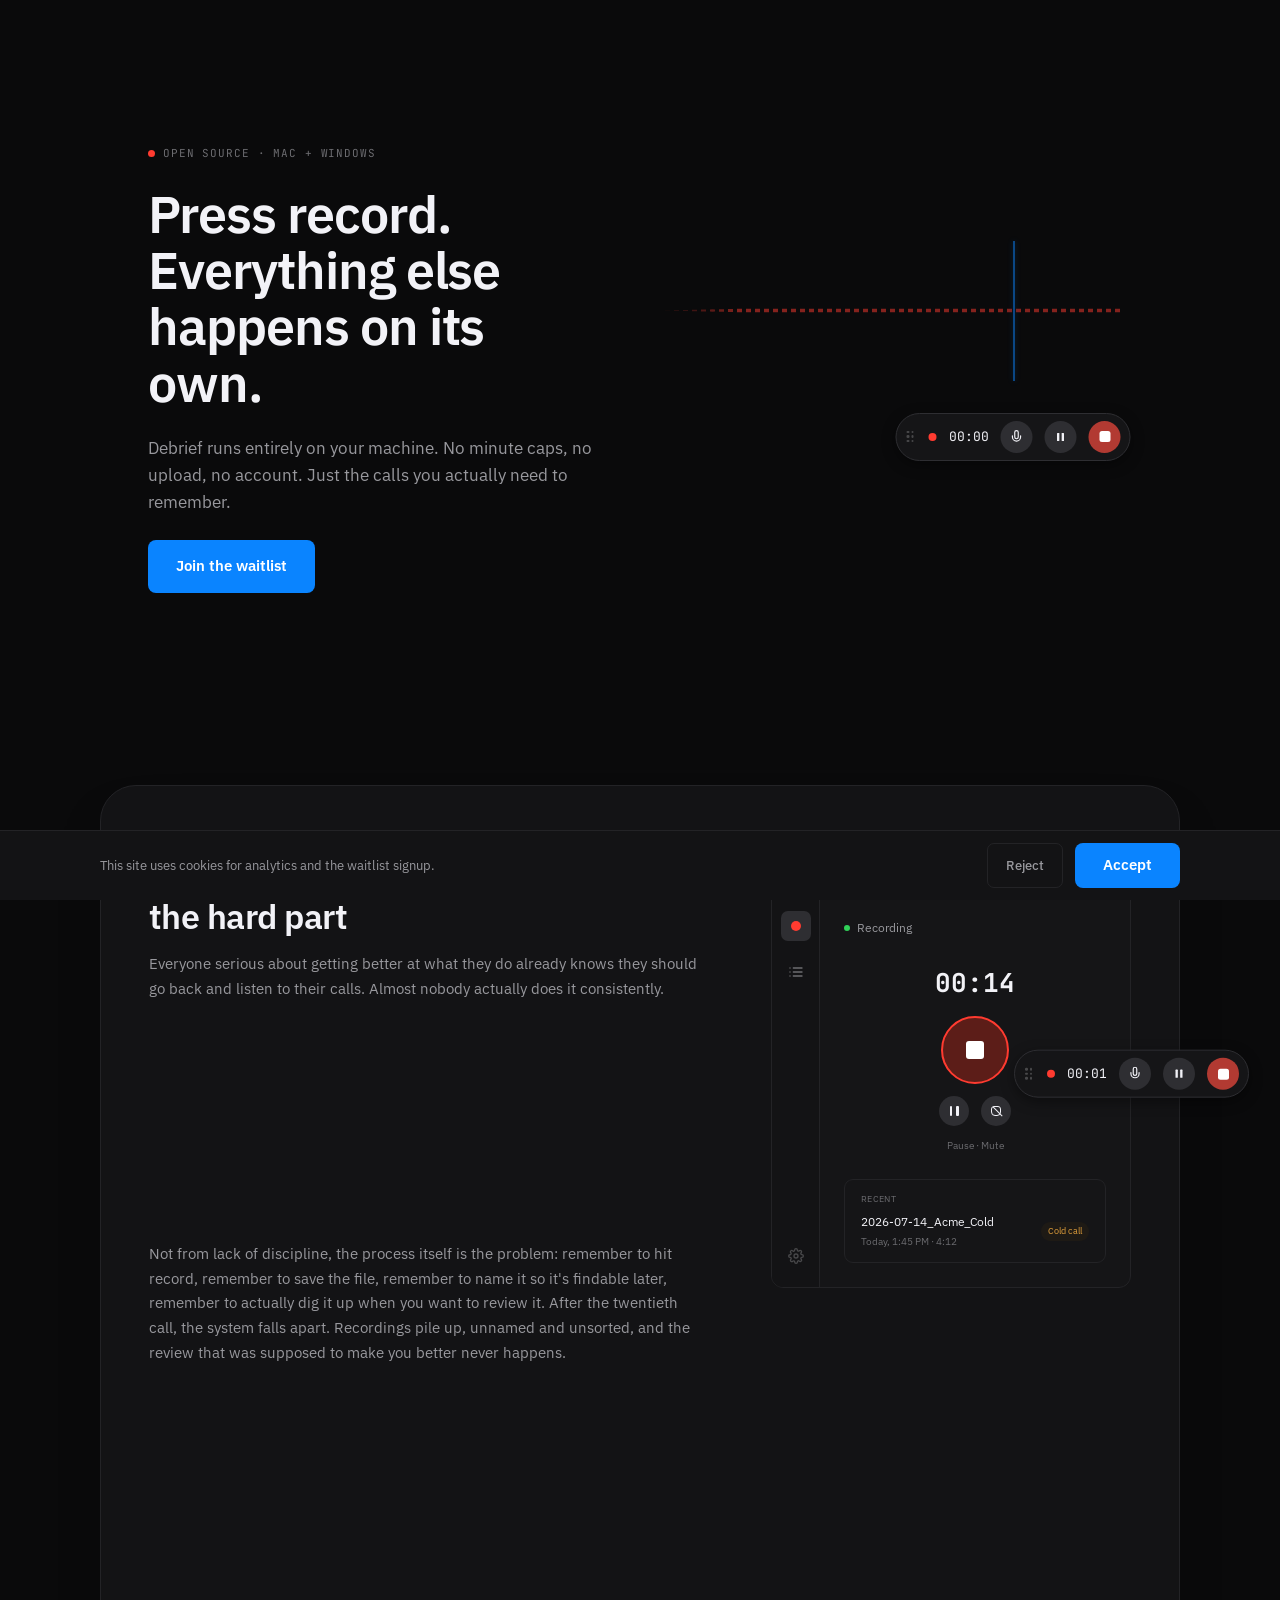
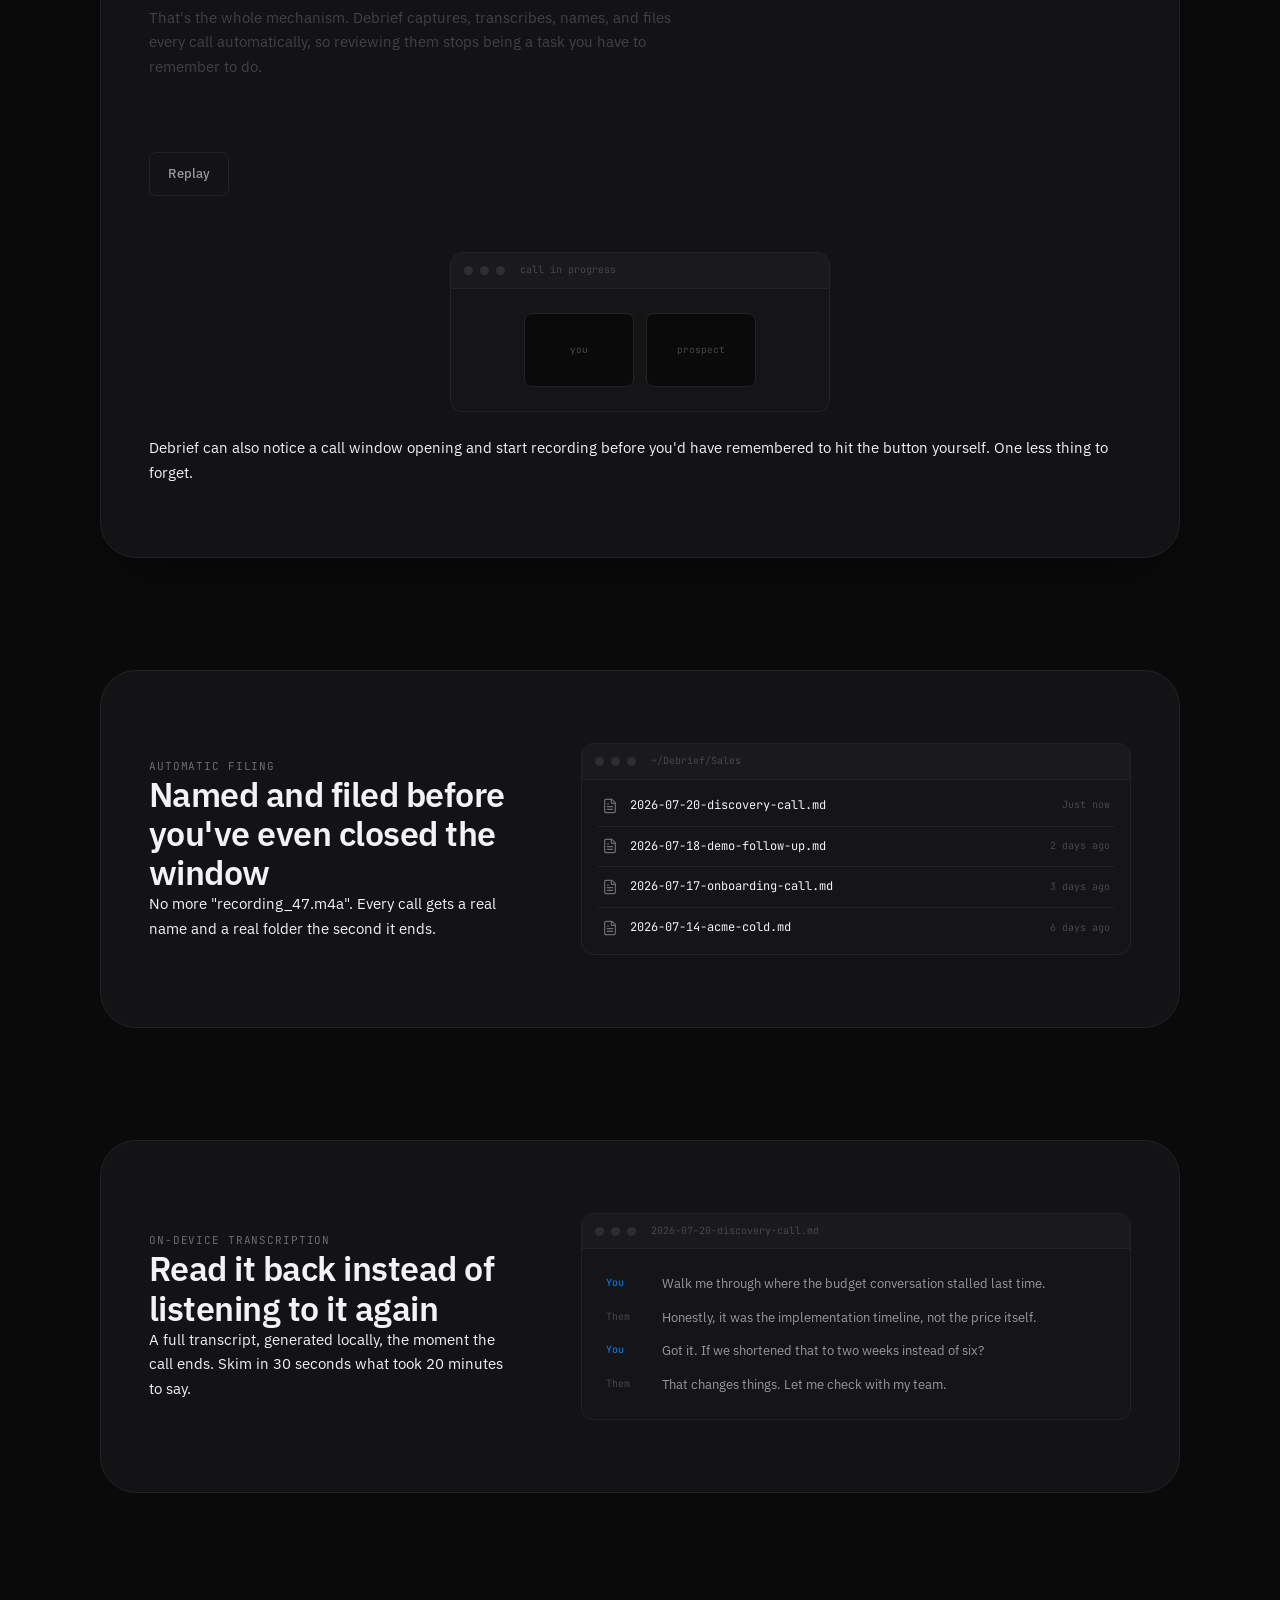
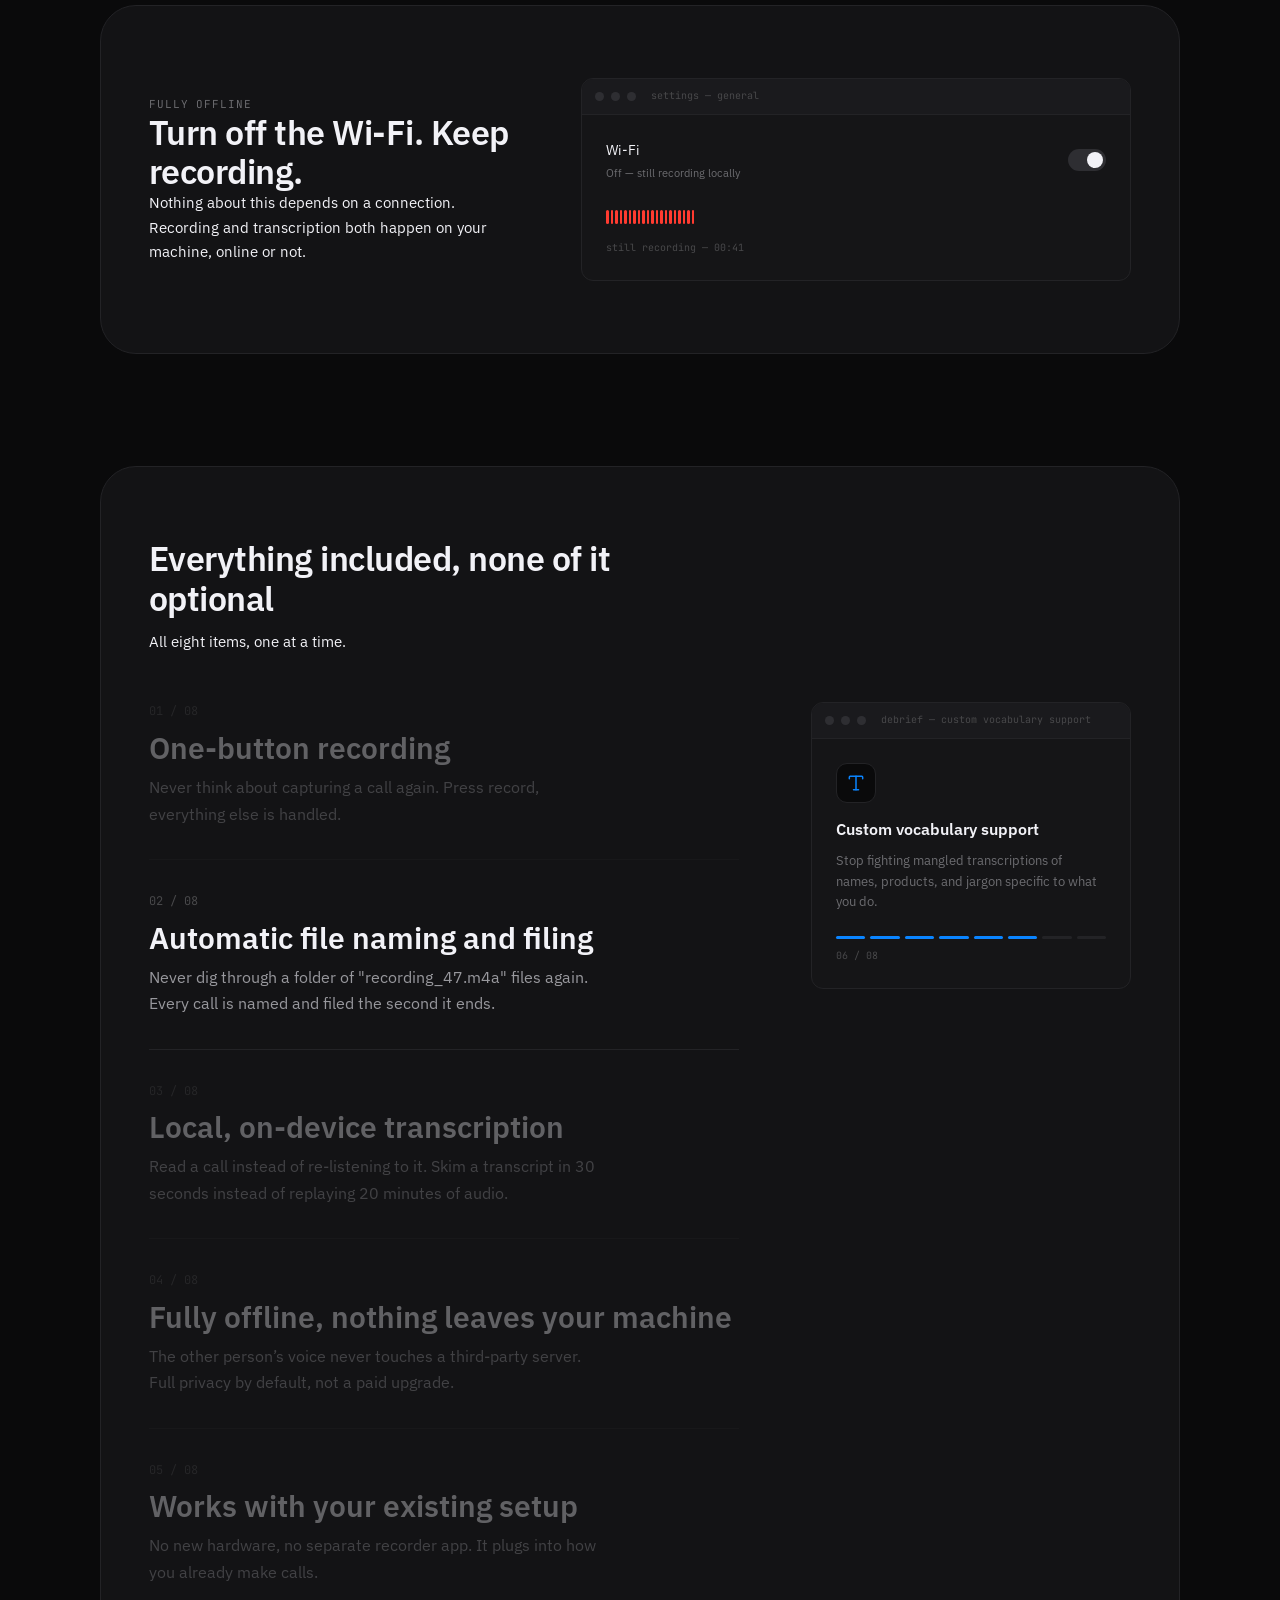
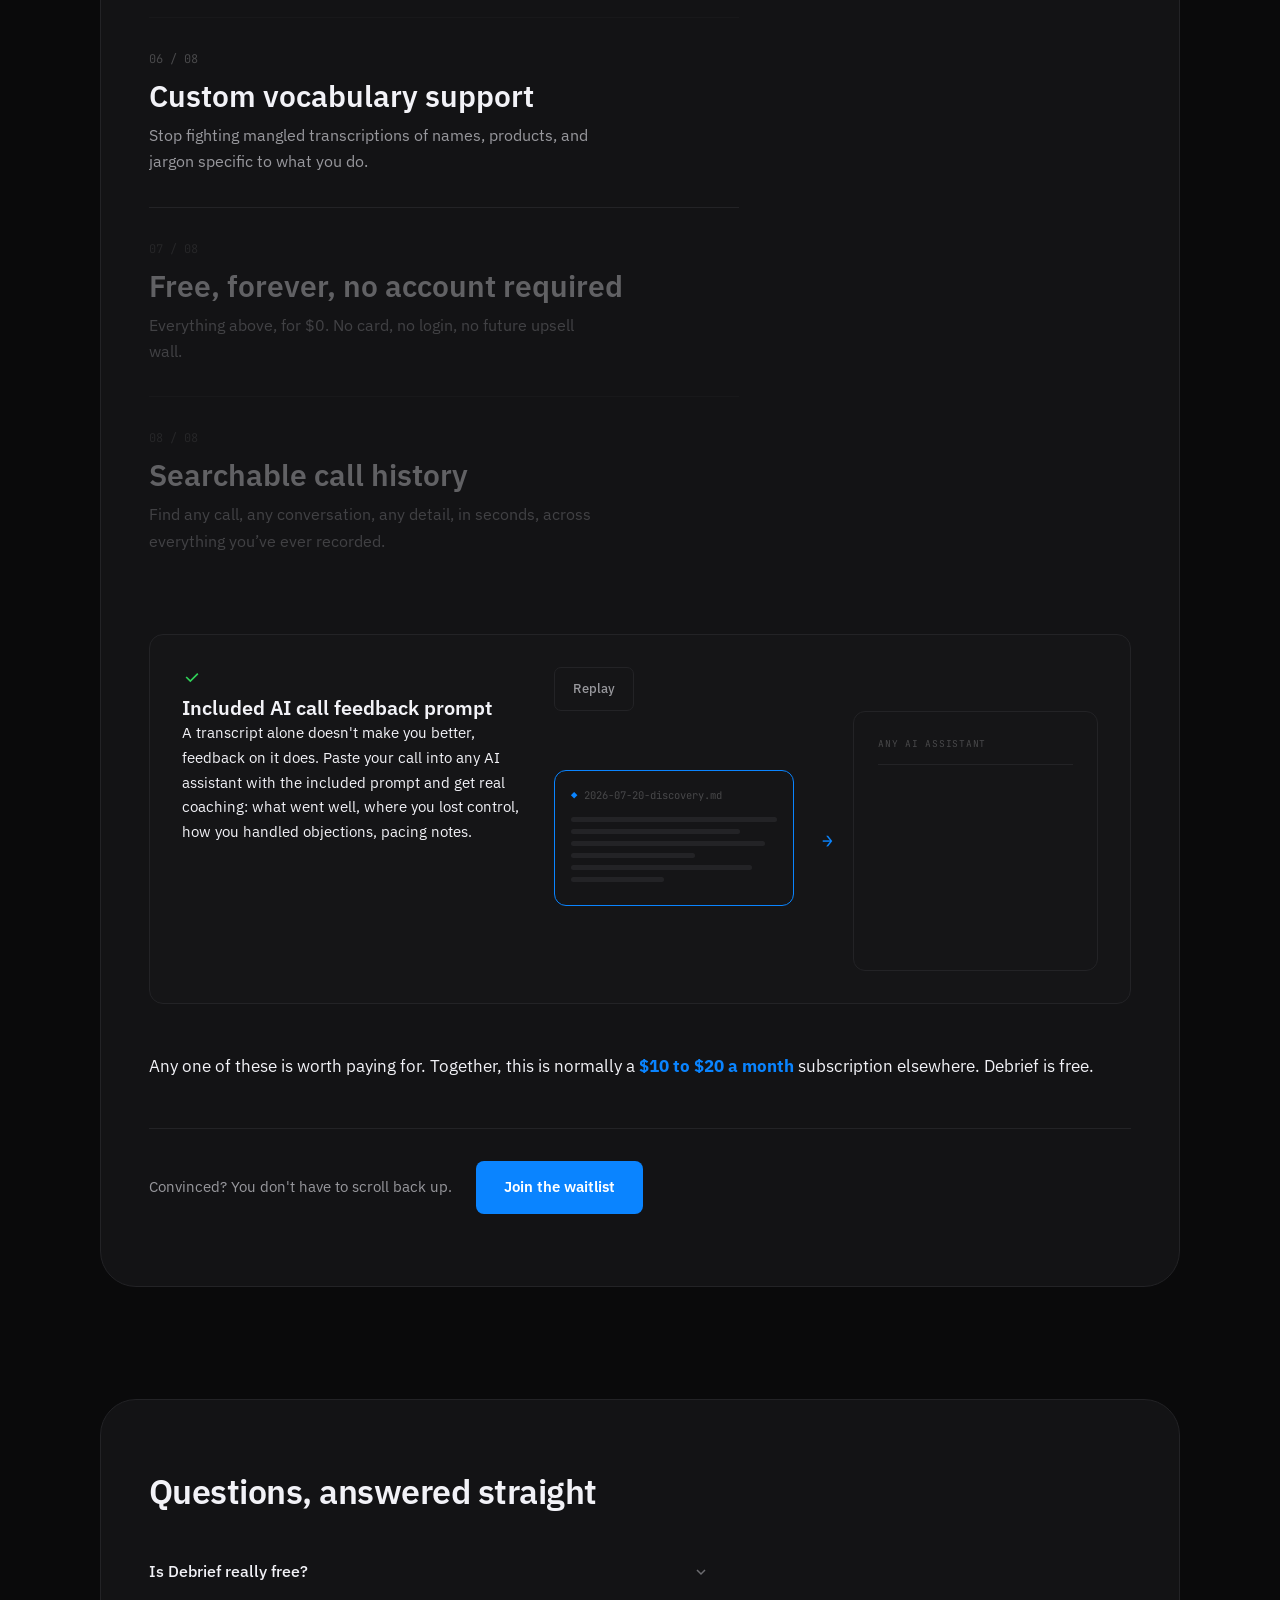
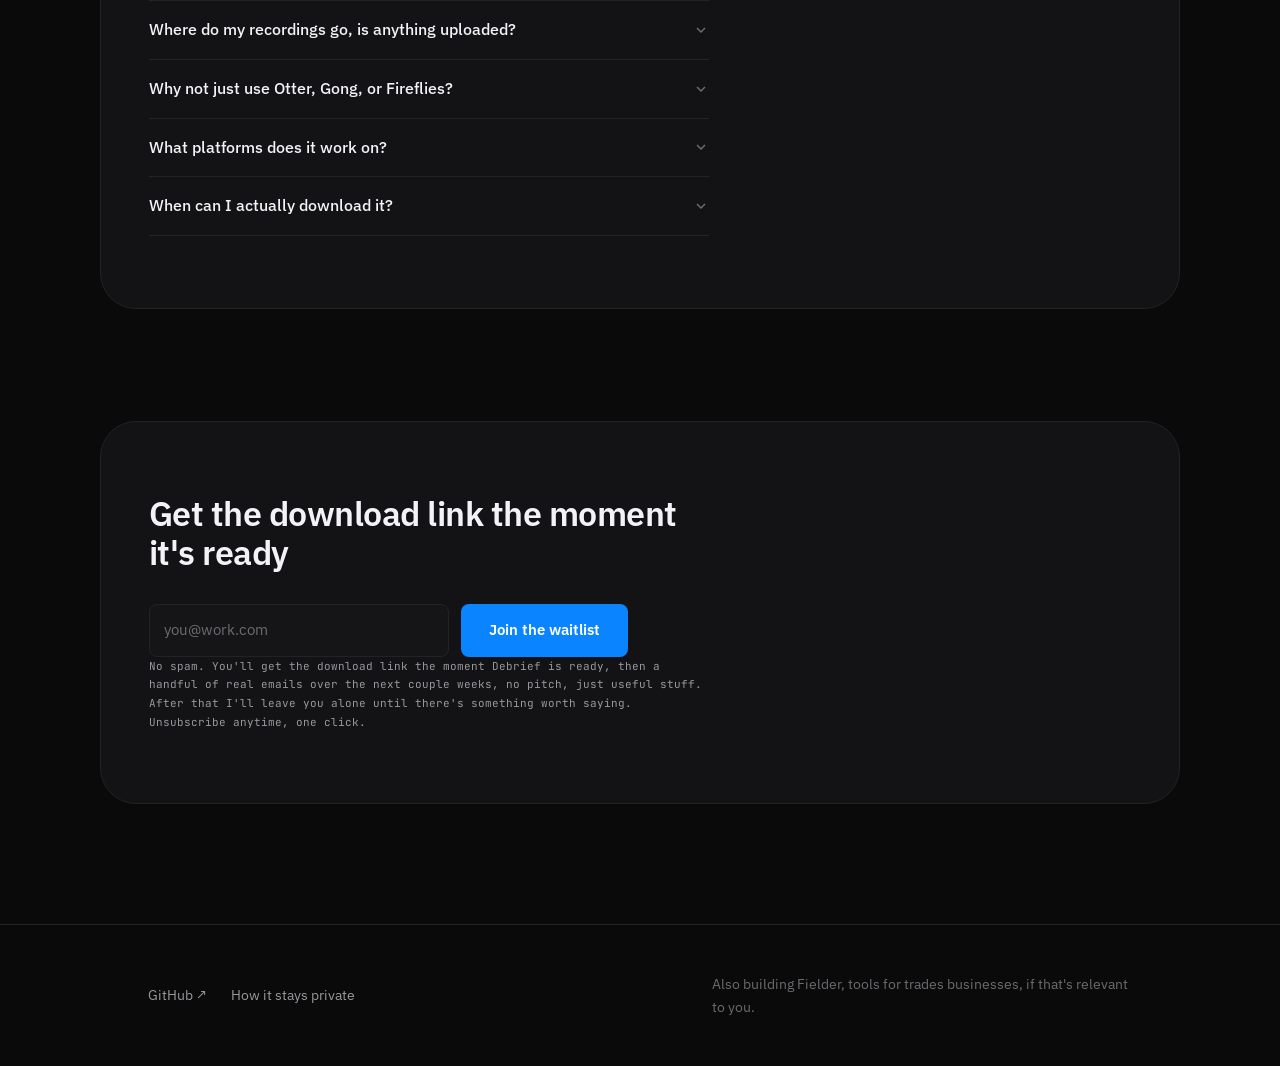
==== commit 0a3b0a93: "Wire up the real Kit waitlist form Swap the placeholder ConvertKit action URL for the real one, pull" ====
--- a/index.html
+++ b/index.html
@@ -422,8 +422,7 @@
     <div class="section-sheet waitlist-inner">
       <h2 class="reveal">Get the download link the moment it's ready</h2>
       <div class="waitlist-form reveal">
-        <!-- TODO: replace with the real ConvertKit form action URL and hidden fields once the form is created (Doc 10 Phase 7). -->
-        <form id="waitlist-form" action="https://app.convertkit.com/forms/REPLACE_WITH_FORM_ID/subscriptions" method="post" novalidate>
+        <form id="waitlist-form" action="https://app.kit.com/forms/9709074/subscriptions" method="post" novalidate>
           <div class="ck-form-wrap">
             <div class="field-group">
               <label class="visually-hidden" for="email_address">Email address</label>
--- a/css/styles.css
+++ b/css/styles.css
@@ -548,9 +548,9 @@
 .sd-item:first-child { padding-top: 0; }
 .sd-item:last-child { border-bottom: none; }
 .sd-item.active { opacity: 1; }
-.sd-item h3 { font-size: 16px; margin-bottom: var(--sp-2); display: flex; align-items: center; gap: var(--sp-3); }
-.sd-item p { color: var(--t2); font-size: var(--fs-body-2); max-width: 50ch; }
-.sd-num { font-family: var(--mono); font-size: 11px; color: var(--t4); margin-bottom: var(--sp-2); }
+.sd-item h3 { font-size: 30px; line-height: 1.2; margin-bottom: var(--sp-2); display: flex; align-items: center; gap: var(--sp-3); }
+.sd-item p { color: var(--t2); font-size: 16px; max-width: 46ch; }
+.sd-num { font-family: var(--mono); font-size: 12px; color: var(--t4); margin-bottom: var(--sp-2); }
 .sd-sticky-wrap { align-self: center; width: 100%; max-width: 320px; }
 .sd-icon-wrap { width: 40px; height: 40px; border-radius: 11px; background: var(--bg); border: 1px solid var(--bd); display: flex; align-items: center; justify-content: center; margin: var(--sp-5) var(--sp-5) 0; }
 .sd-icon { width: 20px; height: 20px; stroke: var(--blue); stroke-width: 1.8; fill: none; }
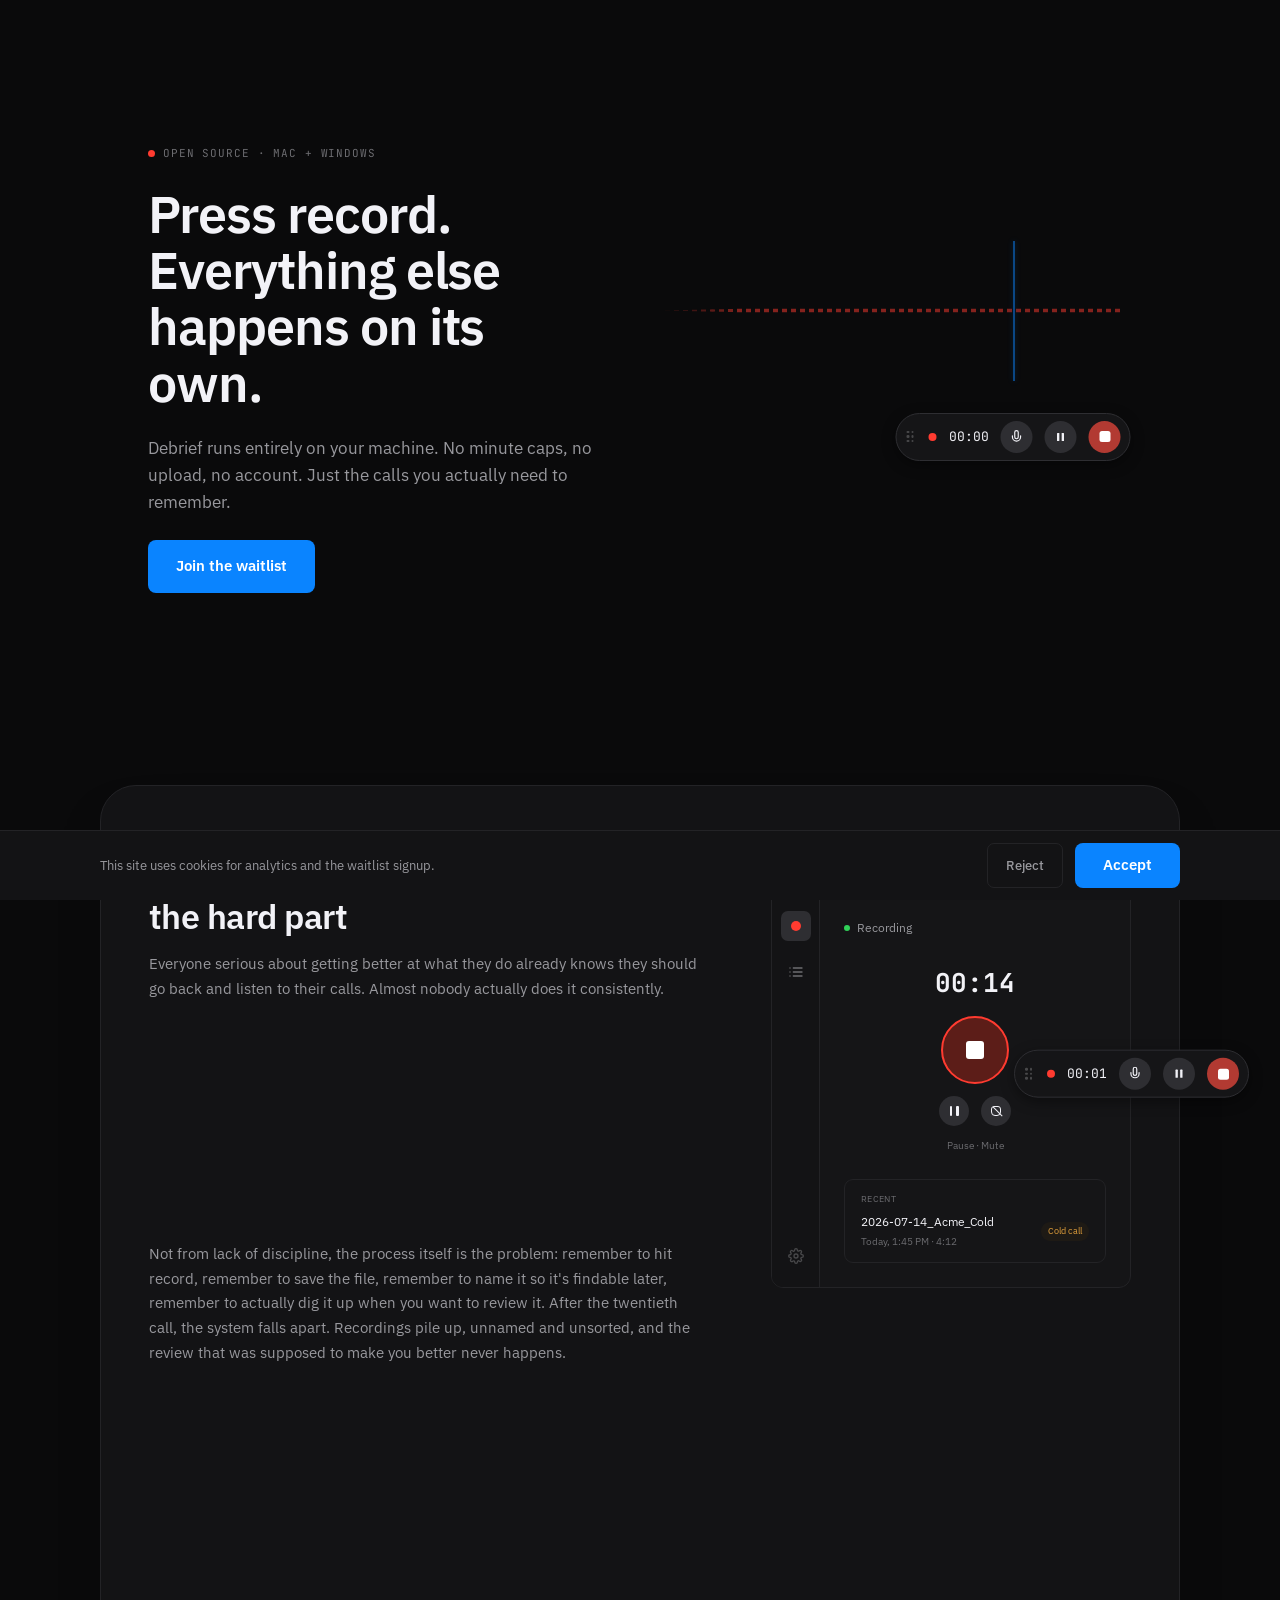
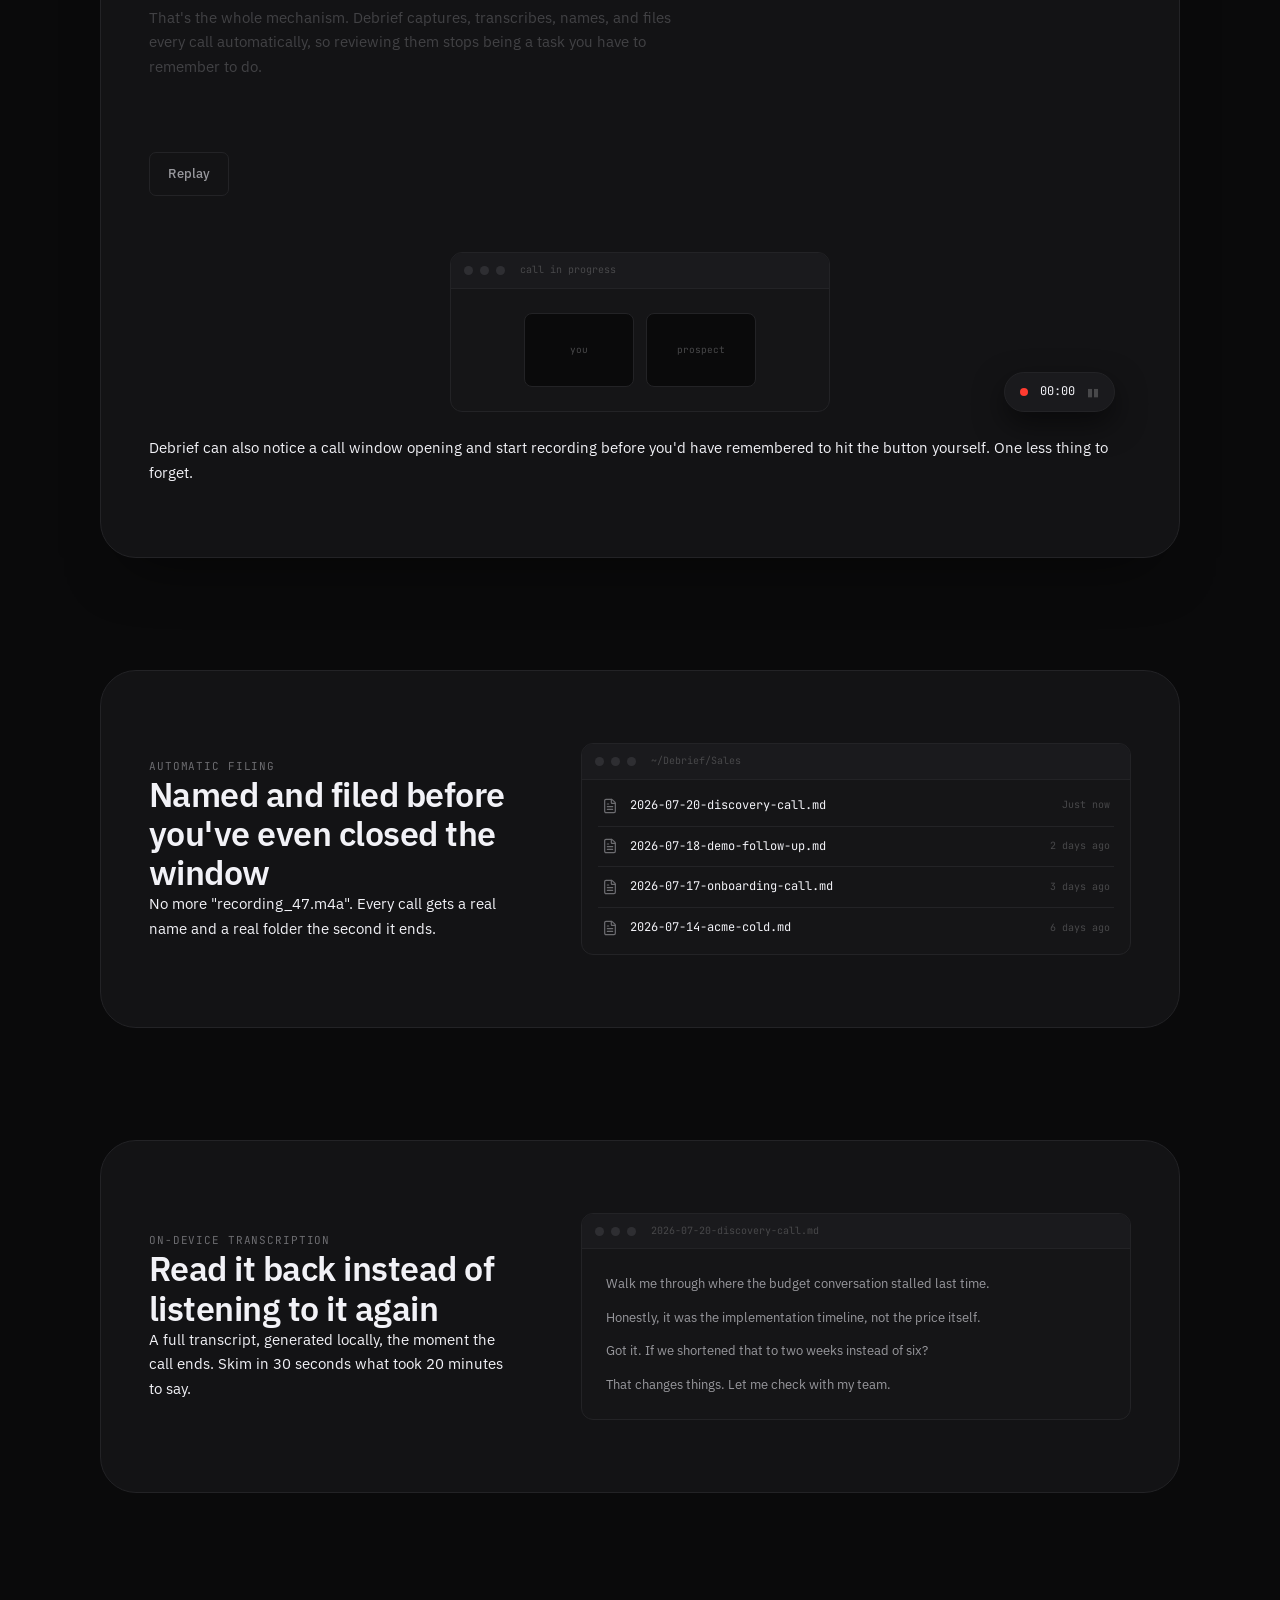
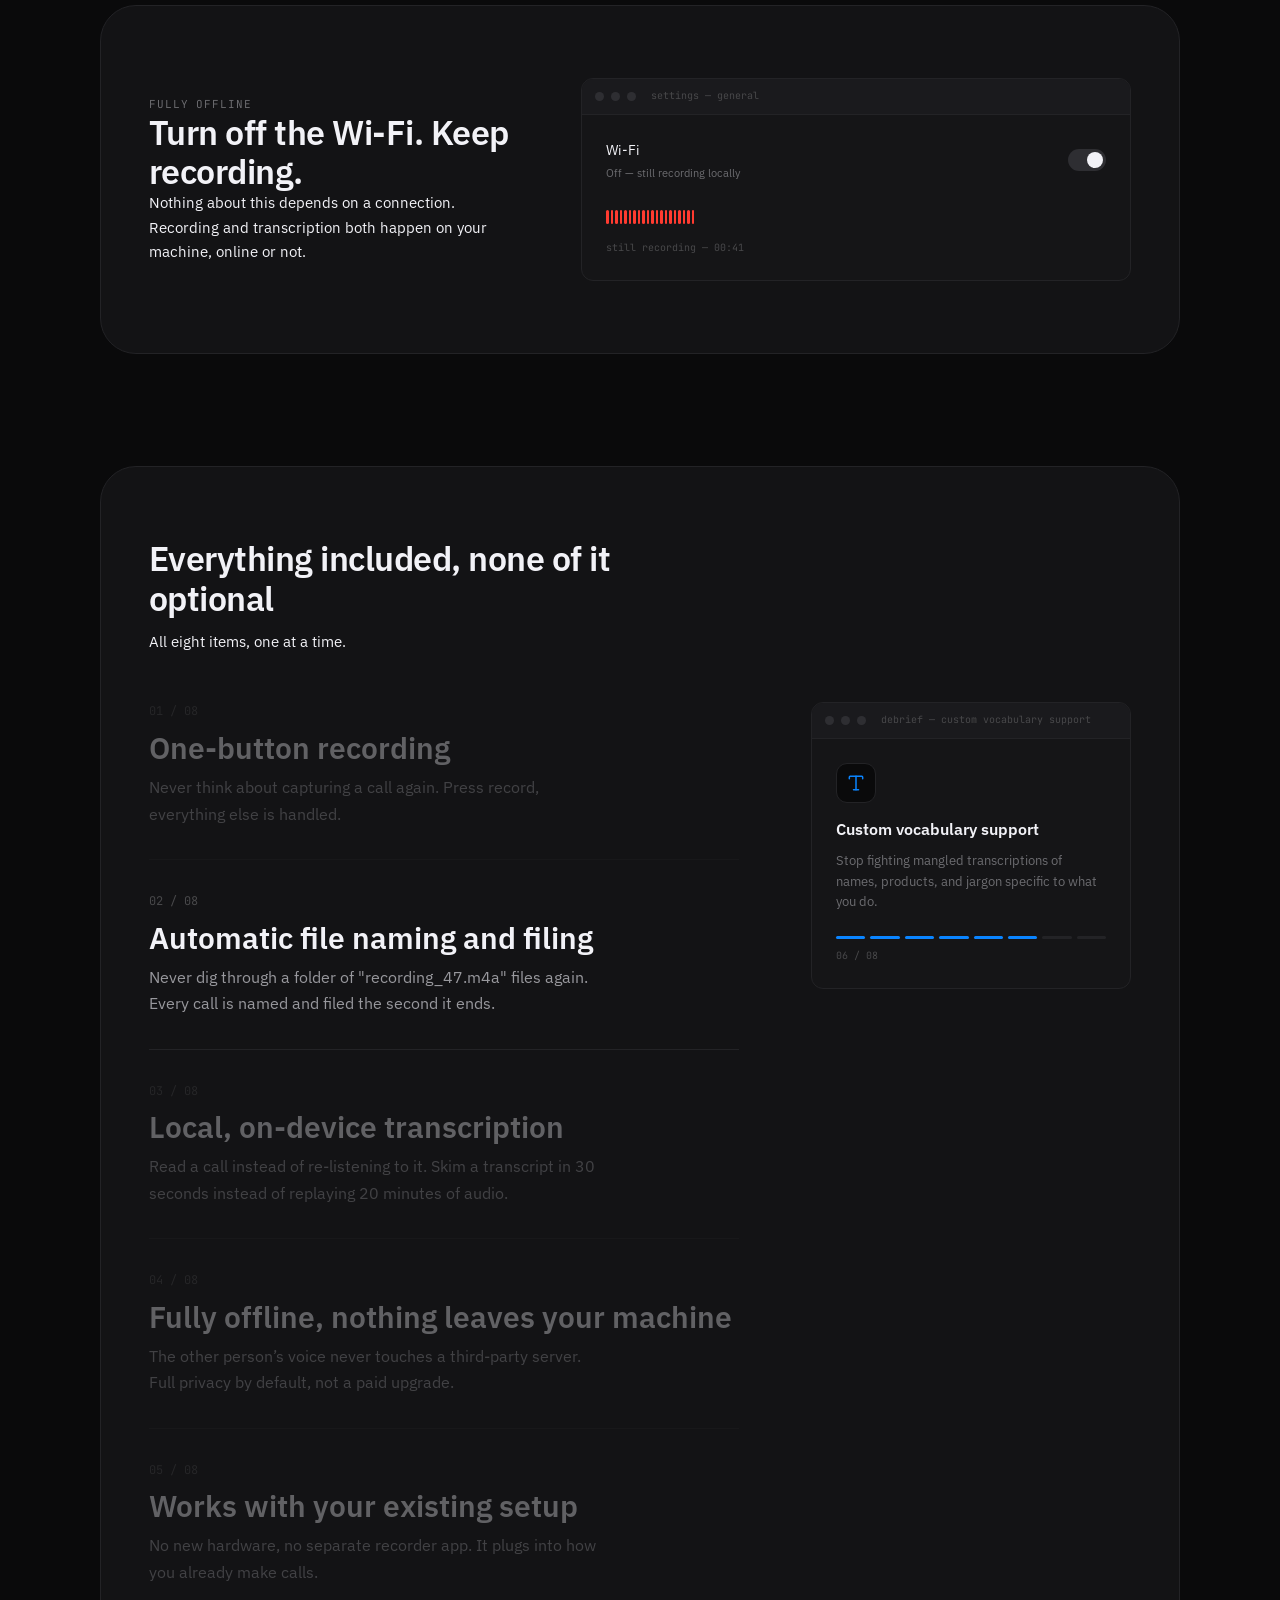
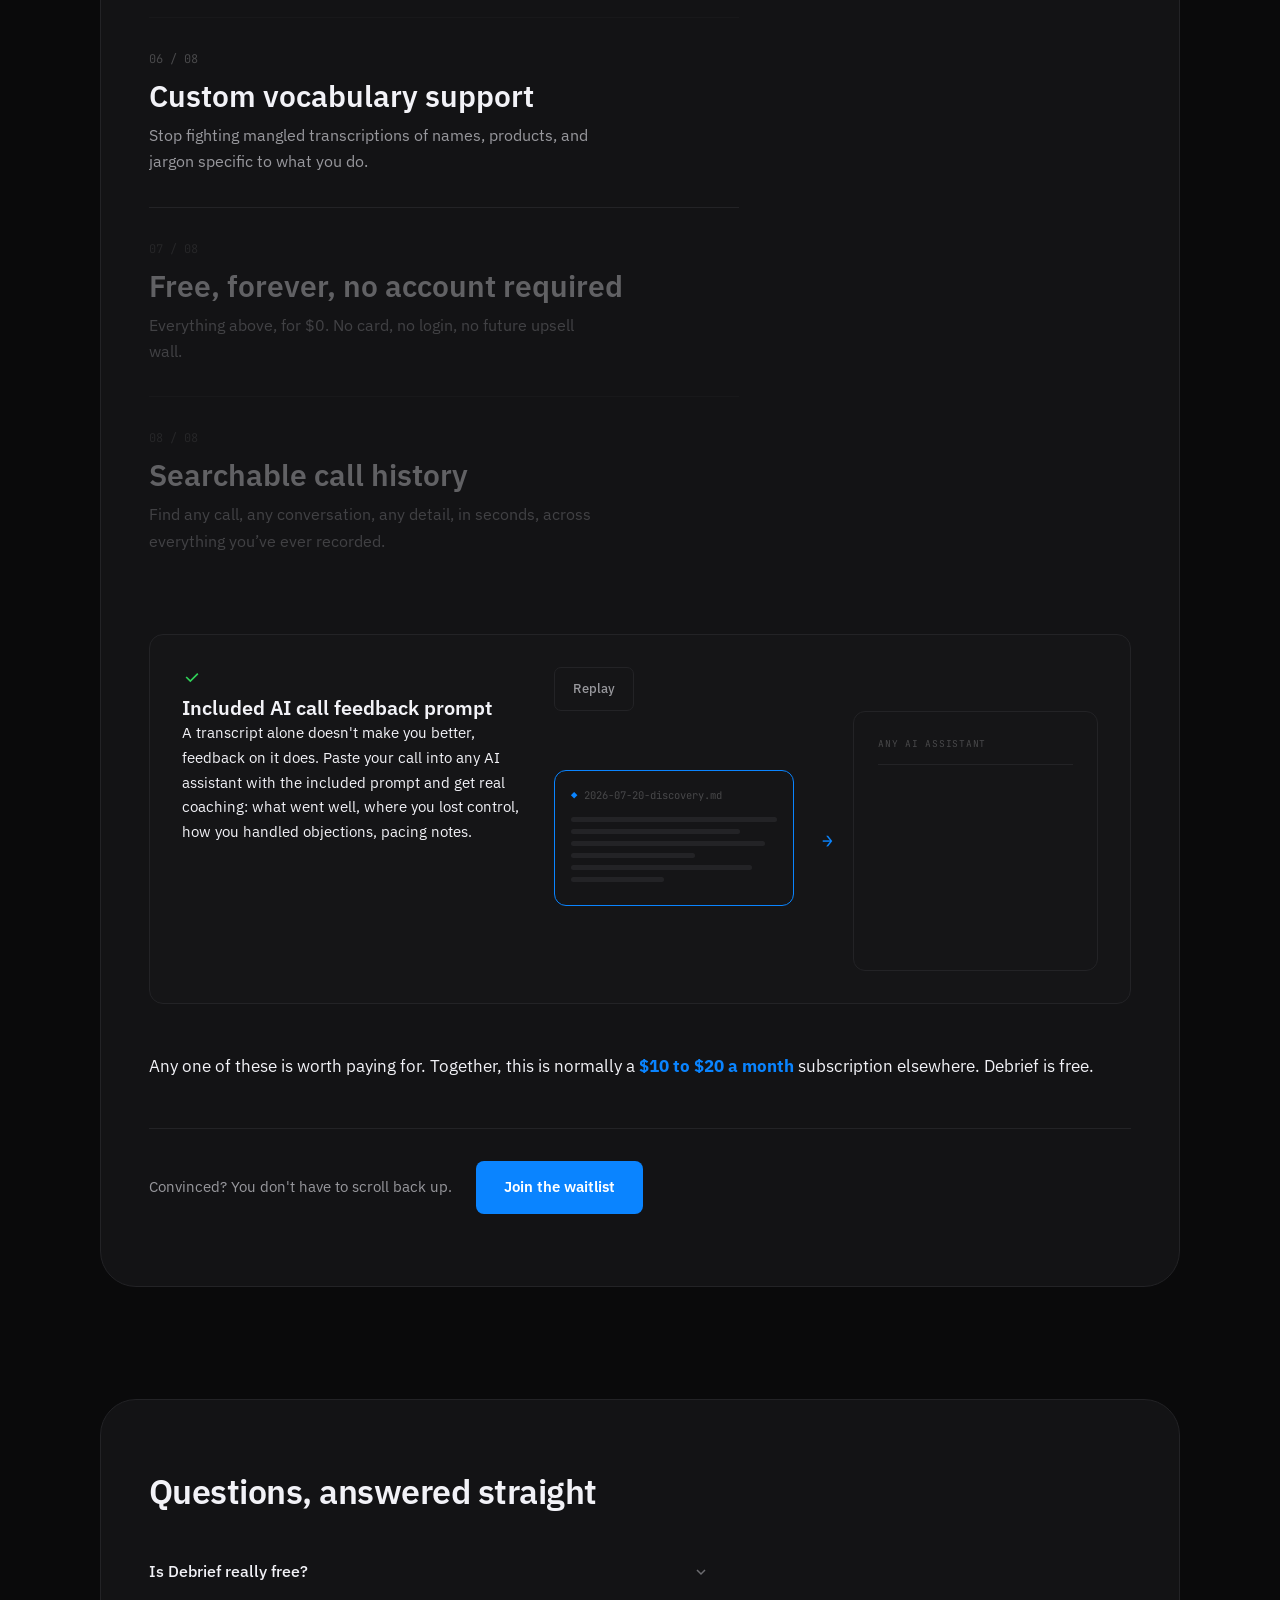
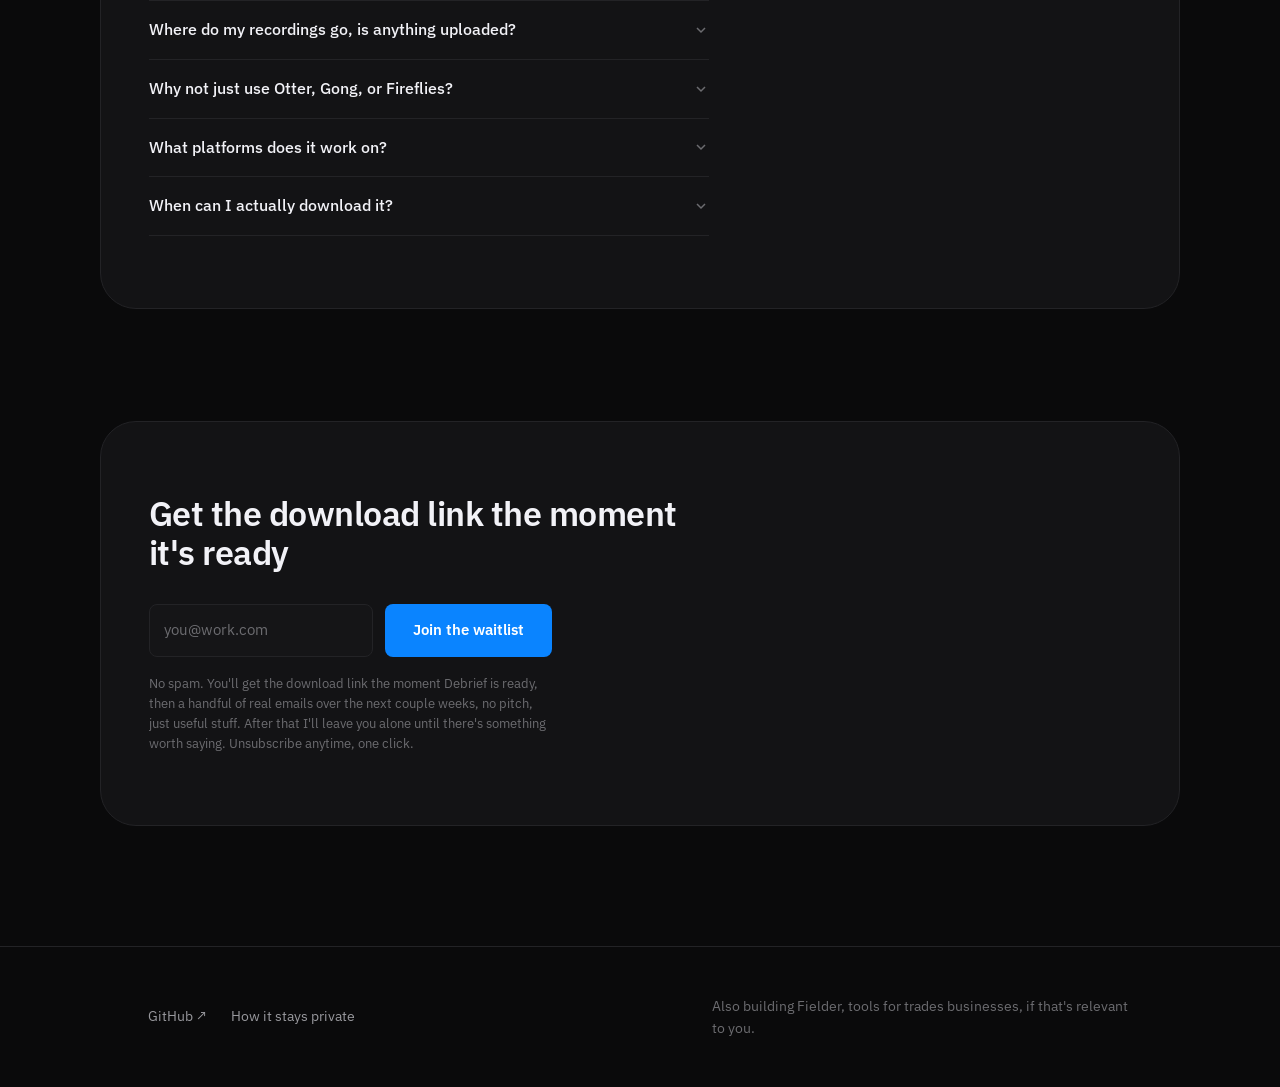
==== commit 67e10a62: "Remove speaker labels from the transcript beat mockup The "You"/"Them" labels (with blue color-codin" ====
--- a/index.html
+++ b/index.html
@@ -267,10 +267,10 @@
           <div class="appwin">
             <div class="appwin-bar"><span class="appwin-dot"></span><span class="appwin-dot"></span><span class="appwin-dot"></span><span class="appwin-title">2026-07-20-discovery-call.md</span></div>
             <div style="padding: var(--sp-5);">
-              <div class="tr-line"><span class="tr-who you">You</span><p class="tr-text">Walk me through where the budget conversation stalled last time.</p></div>
-              <div class="tr-line"><span class="tr-who">Them</span><p class="tr-text">Honestly, it was the implementation timeline, not the price itself.</p></div>
-              <div class="tr-line"><span class="tr-who you">You</span><p class="tr-text">Got it. If we shortened that to two weeks instead of six?</p></div>
-              <div class="tr-line"><span class="tr-who">Them</span><p class="tr-text">That changes things. Let me check with my team.</p></div>
+              <p class="tr-text">Walk me through where the budget conversation stalled last time.</p>
+              <p class="tr-text">Honestly, it was the implementation timeline, not the price itself.</p>
+              <p class="tr-text">Got it. If we shortened that to two weeks instead of six?</p>
+              <p class="tr-text">That changes things. Let me check with my team.</p>
             </div>
           </div>
           <span class="dock" id="dockTranscript" style="position:absolute; top:50%; right:-1px; width:1px; height:1px;"></span>
--- a/css/styles.css
+++ b/css/styles.css
@@ -246,7 +246,7 @@
 }
 .field-error.show { display: block; }
 .risk-reversal {
-  font-family: var(--mono); font-size: 11px; color: var(--t2); line-height: 1.7; max-width: 420px;
+  font-size: 12.5px; color: var(--t3); line-height: 1.6; max-width: 400px; margin-top: var(--sp-4);
 }
 
 /* ============================================================
@@ -481,11 +481,8 @@
 .fin-row.new { opacity: 0; transform: translateY(-6px); transition: opacity 450ms ease, transform 450ms ease; }
 .fin-row.new.in { opacity: 1; transform: none; }
 
-.tr-line { display: flex; gap: var(--sp-3); margin-bottom: var(--sp-3); }
-.tr-line:last-child { margin-bottom: 0; }
-.tr-who { font-family: var(--mono); font-size: 10px; color: var(--t4); width: 44px; flex-shrink: 0; padding-top: 2px; }
-.tr-who.you { color: var(--blue); }
-.tr-text { font-size: 13px; color: var(--t2); margin: 0; }
+.tr-text { font-size: 13px; color: var(--t2); margin: 0 0 var(--sp-3); }
+.tr-text:last-child { margin-bottom: 0; }
 
 /* offline beat reuses the exact toggle already established on the
    local-transcription page (`.tog`/`.knob`), not a new component */
@@ -699,7 +696,7 @@
    consistency bug a design critique caught. Heading/copy get the same
    copy-max reading measure everything else uses, without re-centering the
    container itself. */
-.waitlist-inner h2, .waitlist-inner .waitlist-form, .waitlist-inner .risk-reversal { max-width: var(--copy-max); }
+.waitlist-inner h2, .waitlist-inner .waitlist-form { max-width: var(--copy-max); }
 .waitlist-form { display: flex; flex-direction: column; gap: var(--sp-4); align-items: flex-start; margin-top: var(--sp-6); }
 .ck-form-wrap { display: flex; flex-direction: column; gap: var(--sp-3); width: 100%; max-width: 340px; }
 @media (min-width: 480px) {
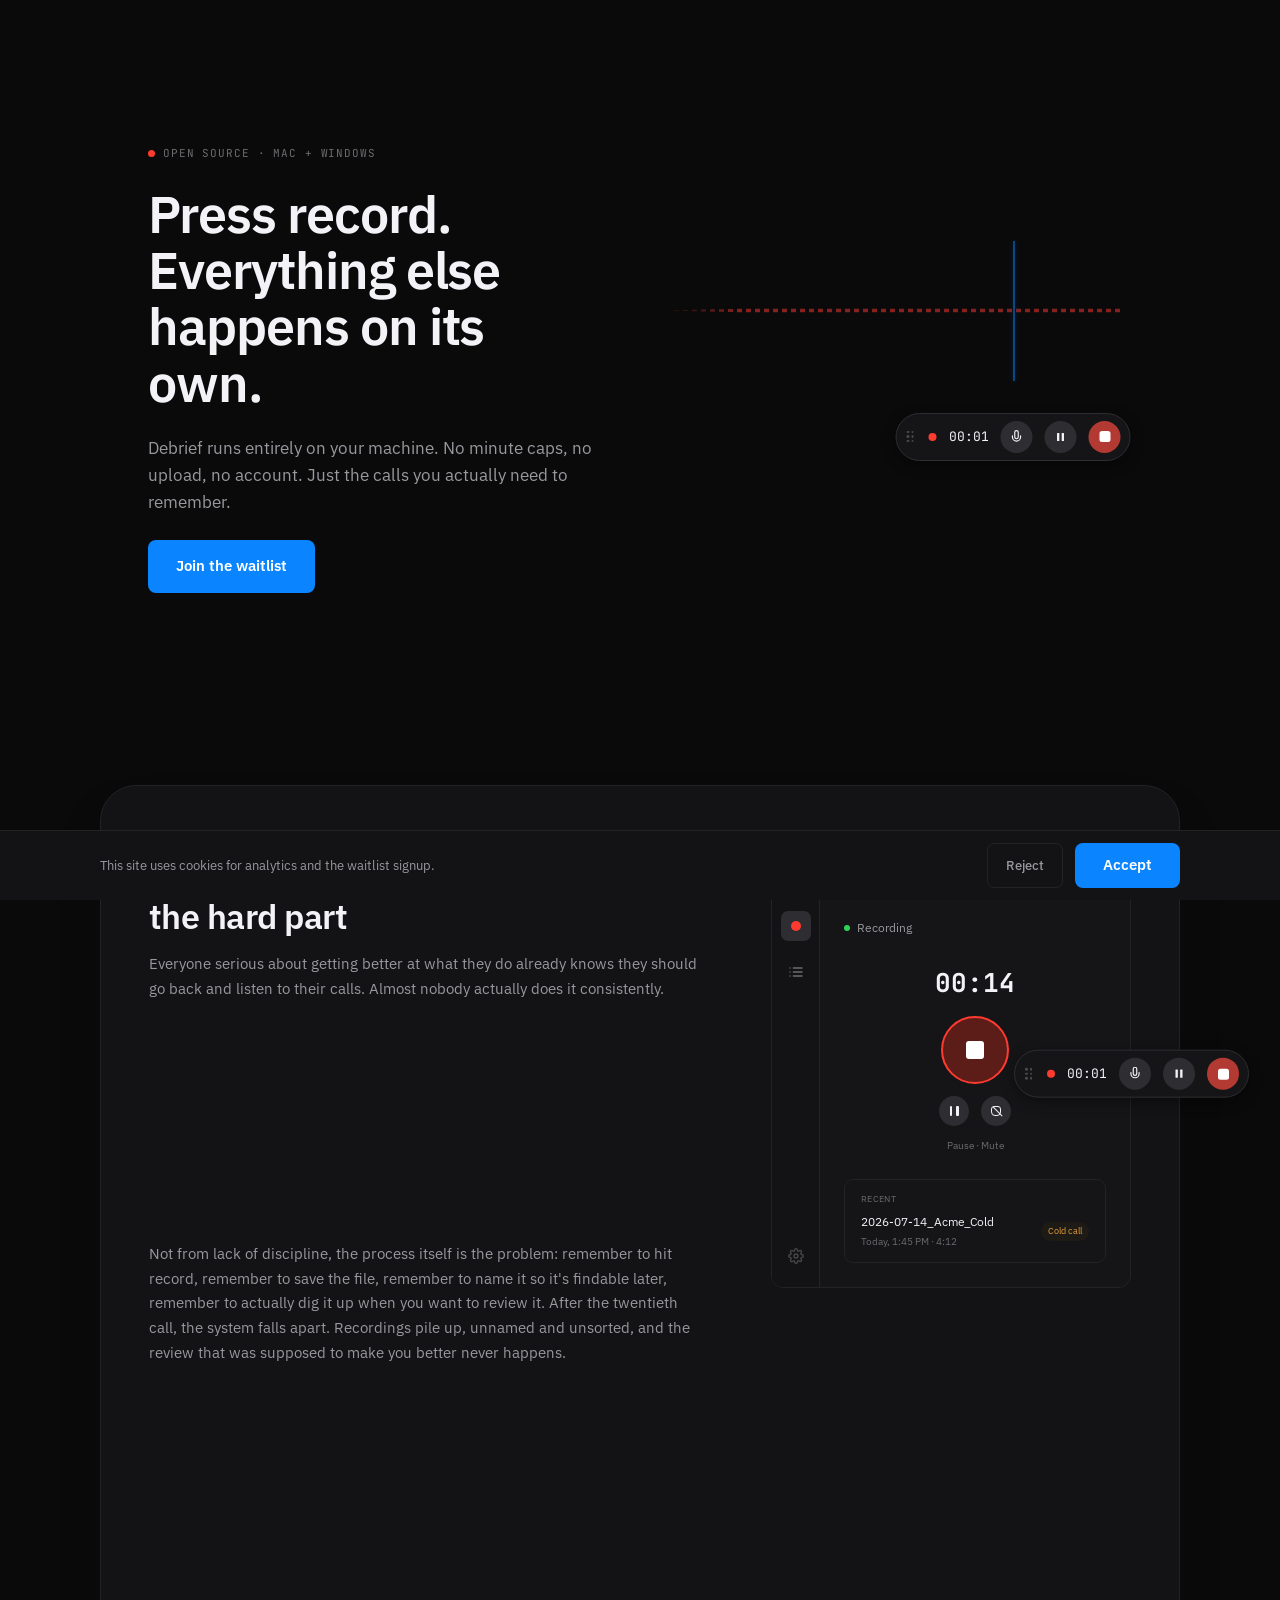
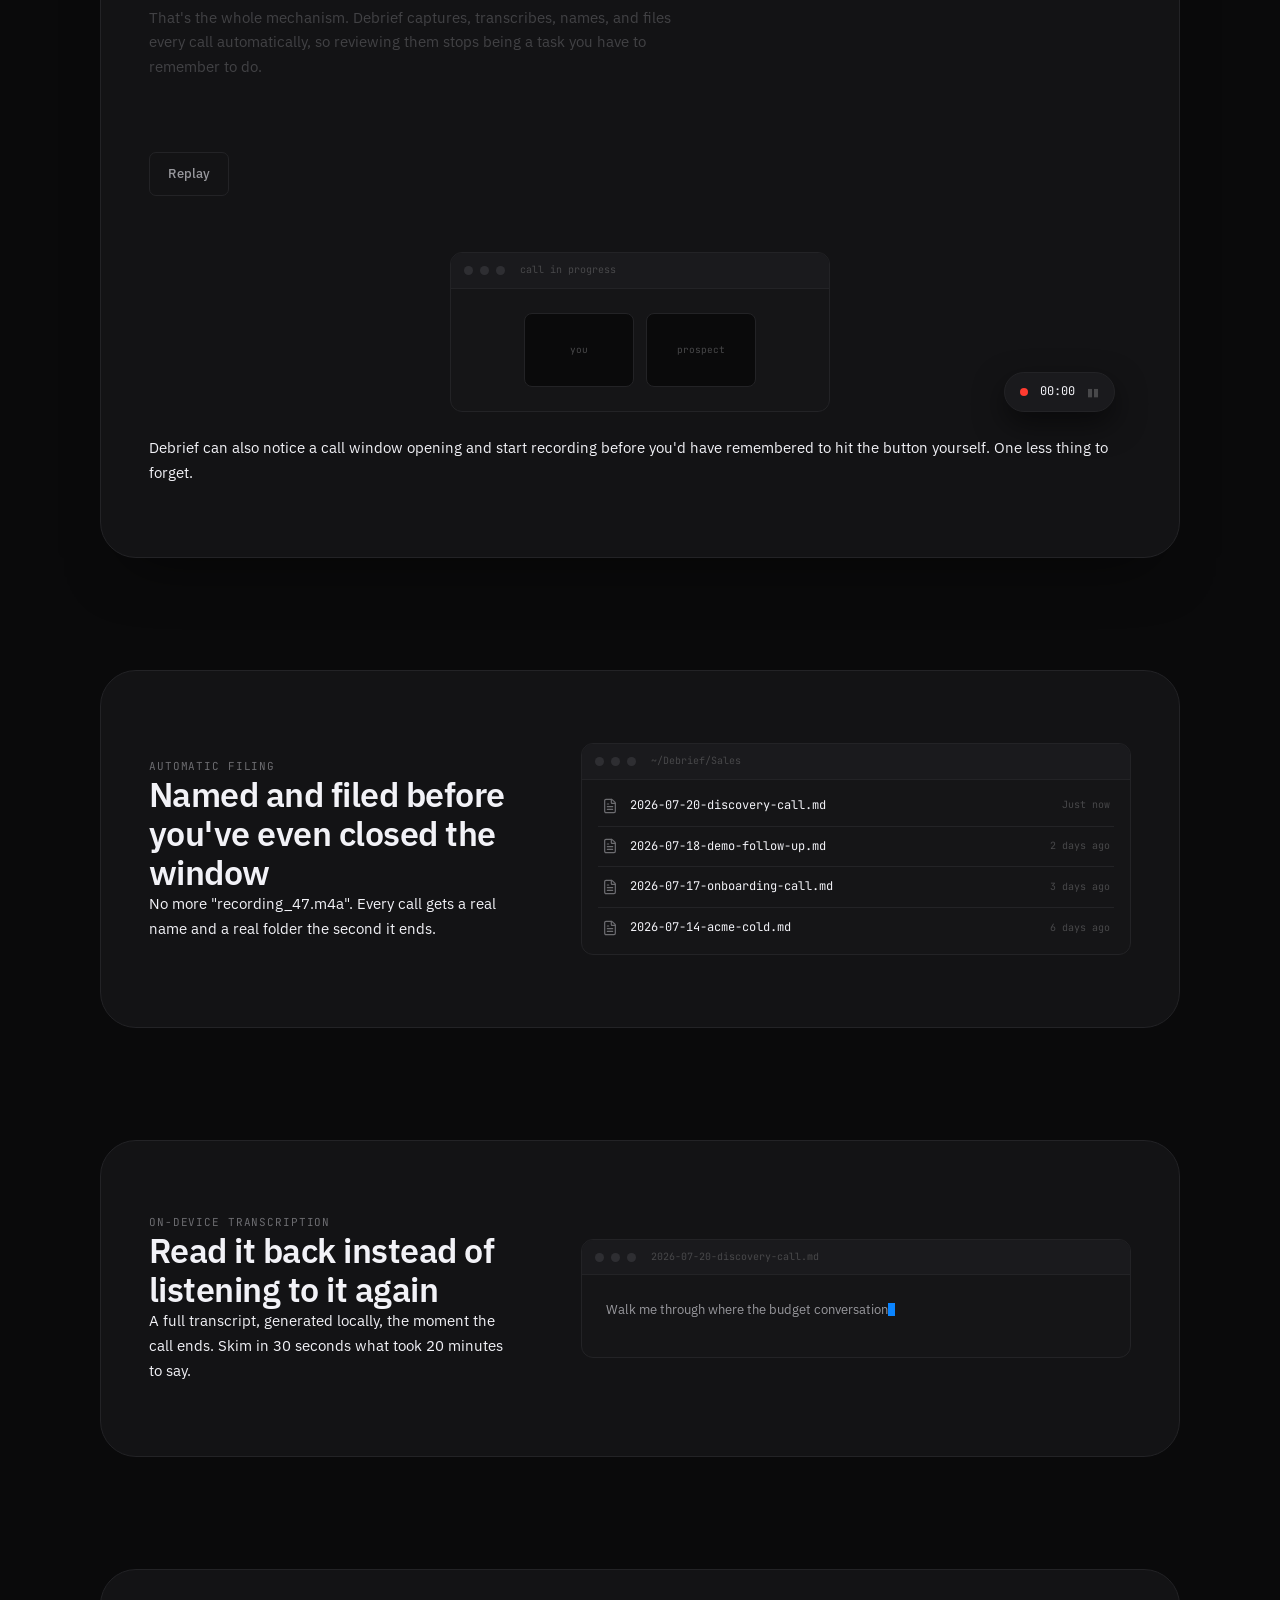
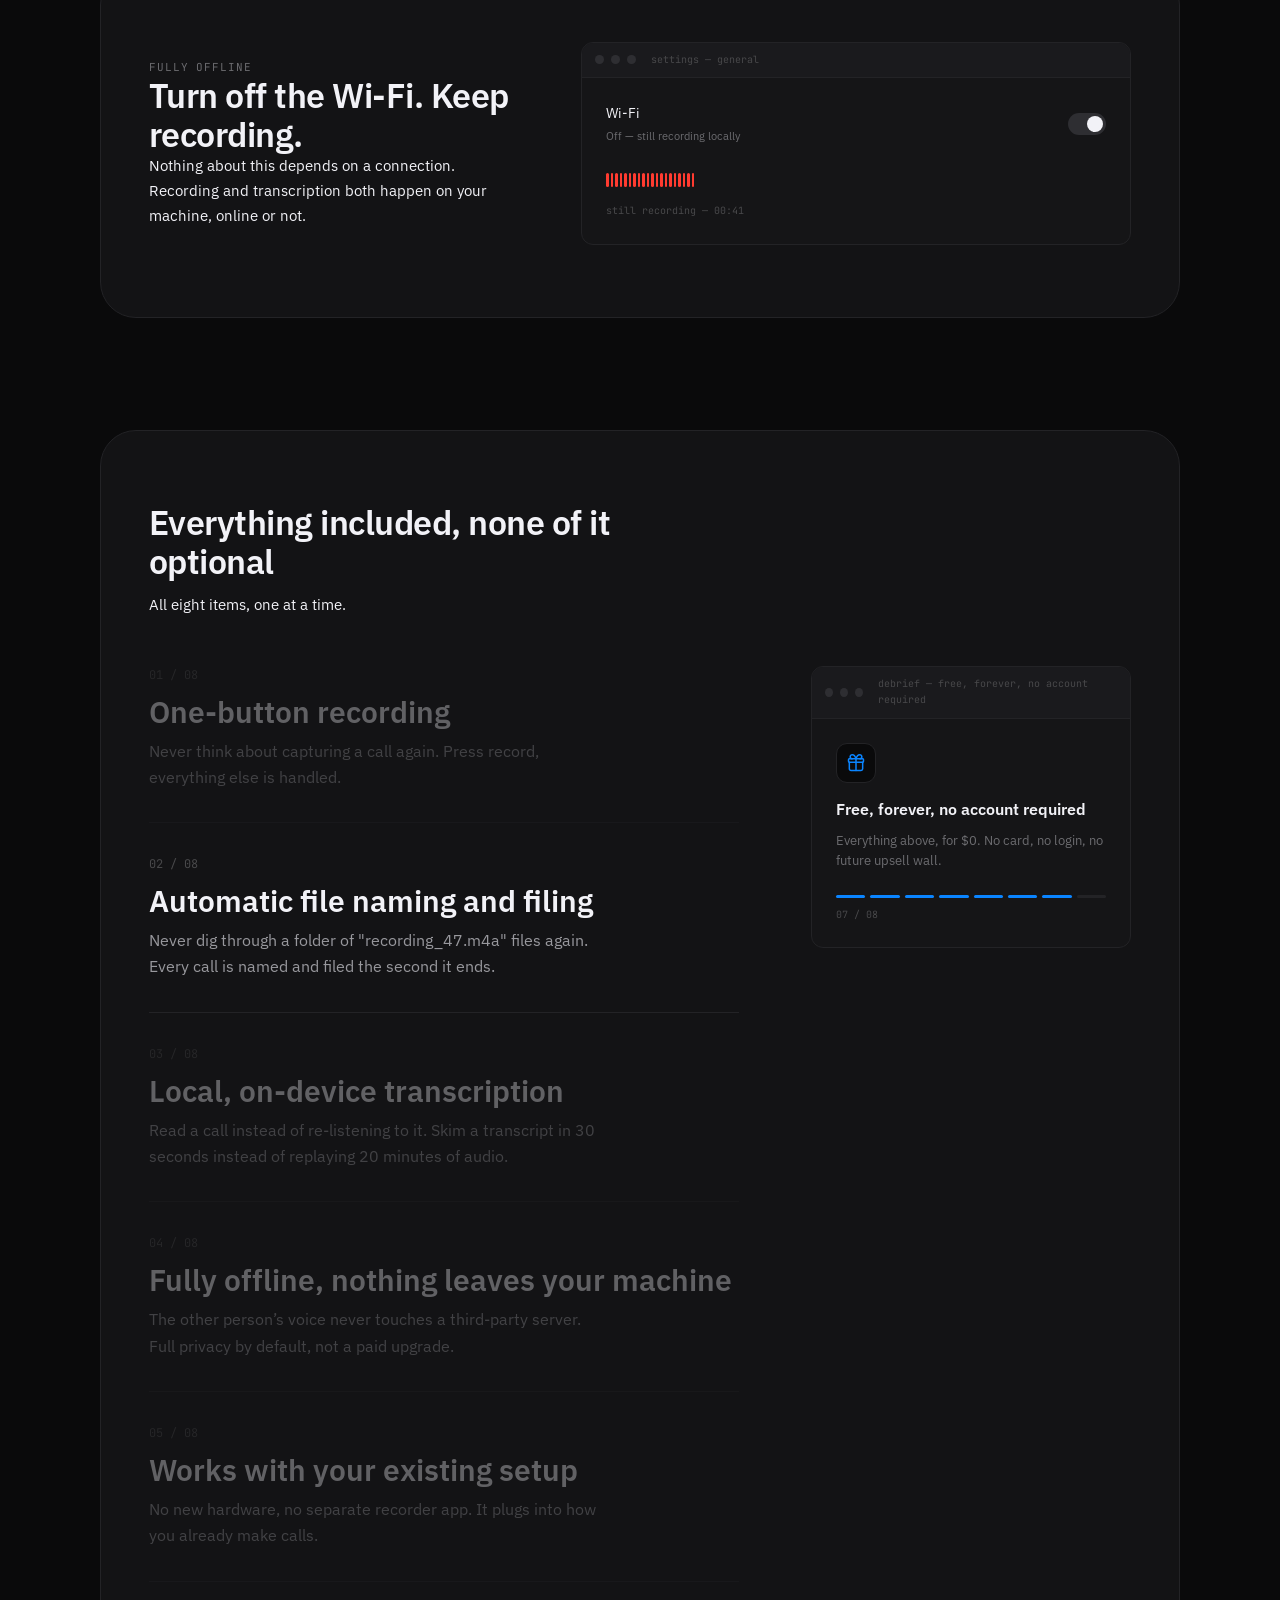
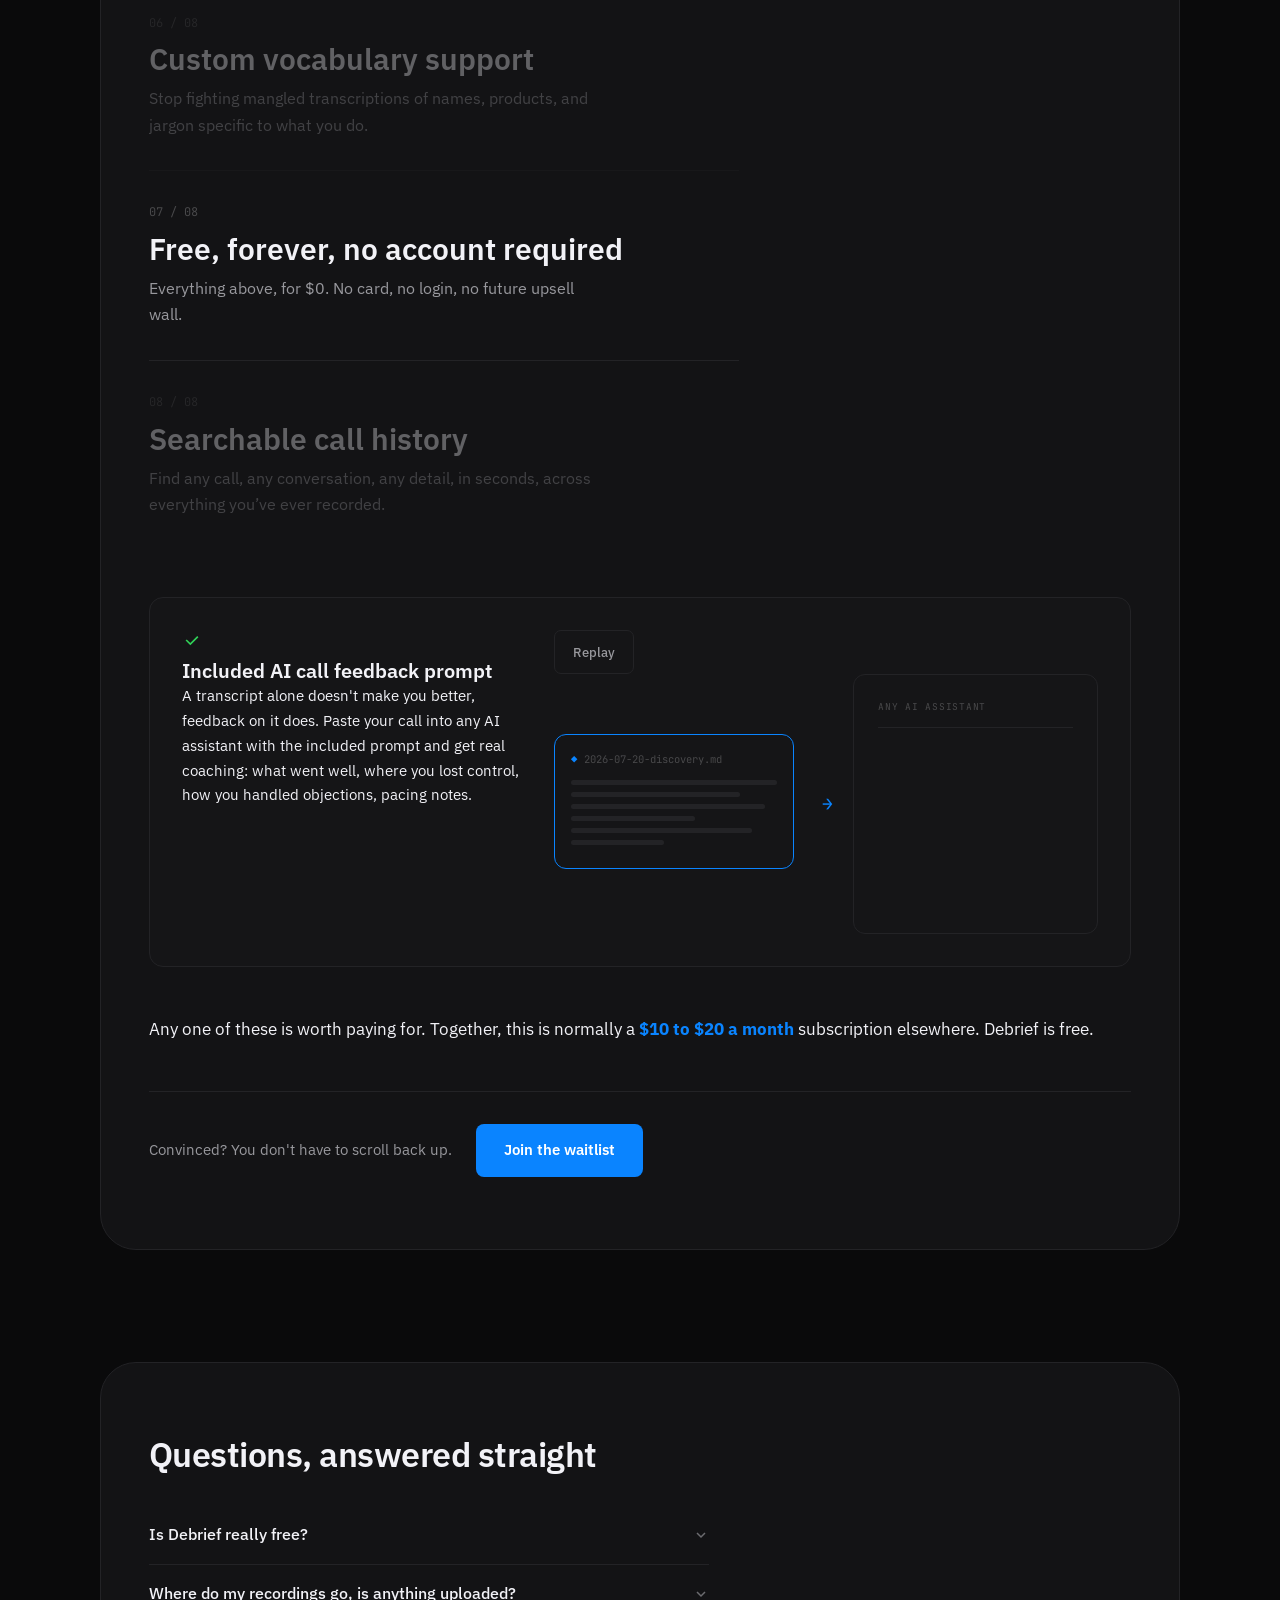
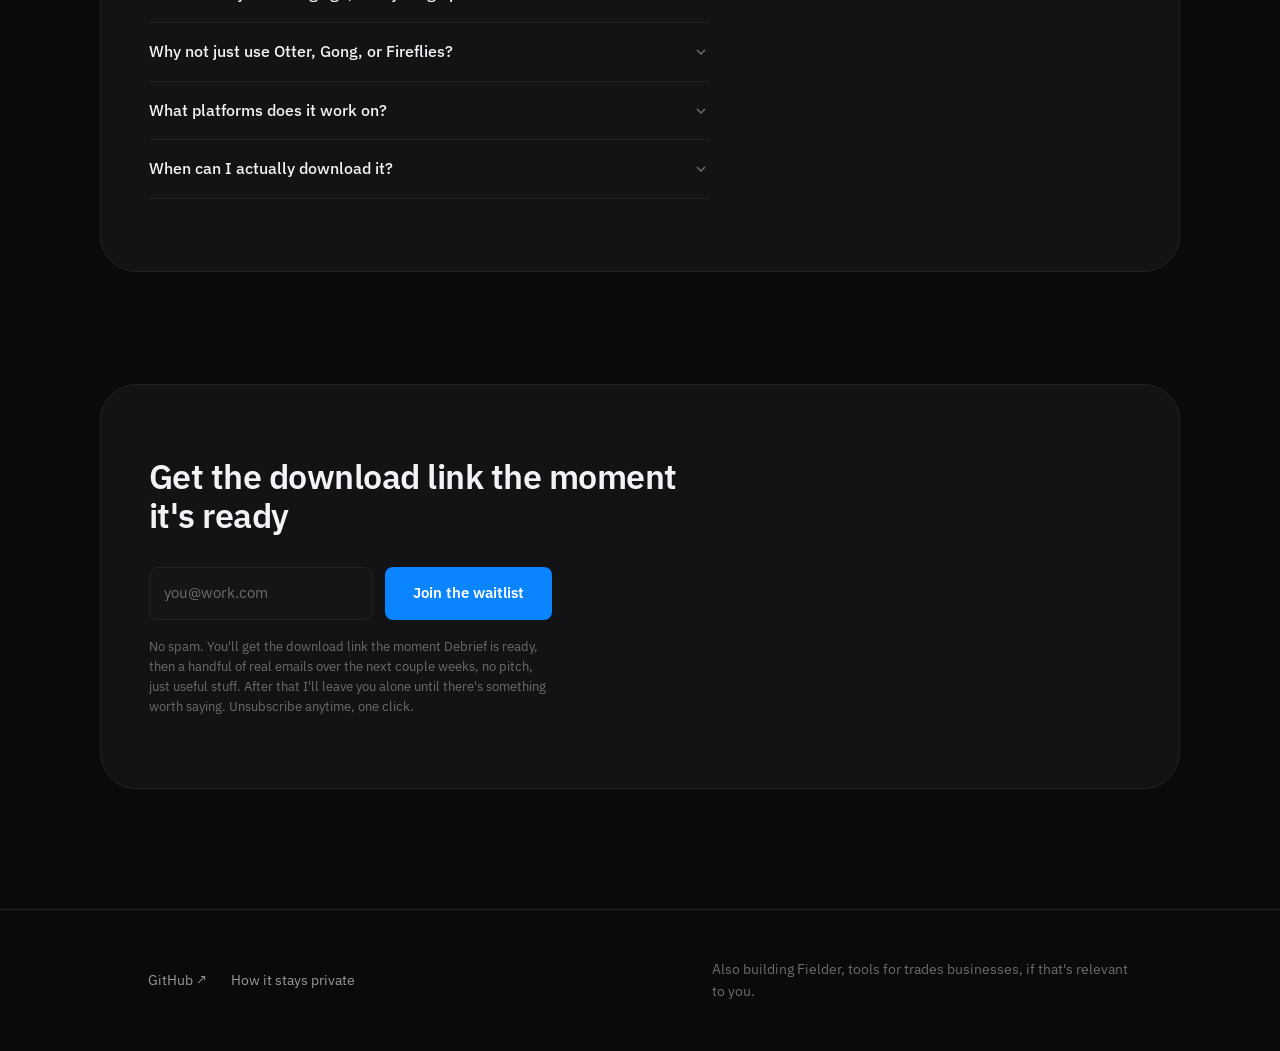
==== commit ef92d626: "Wire in the real GA4 measurement ID Replaces the G-XXXXXXXXXX placeholder with the real property ID " ====
--- a/index.html
+++ b/index.html
@@ -1,5 +1,5 @@
 <!DOCTYPE html>
-<html lang="en" data-ga-id="G-XXXXXXXXXX">
+<html lang="en" data-ga-id="G-CTZ8ZYQSD7">
 <head>
 <meta charset="UTF-8">
 <meta name="viewport" content="width=device-width, initial-scale=1">
--- a/css/styles.css
+++ b/css/styles.css
@@ -547,6 +547,16 @@
 .sd-item.active { opacity: 1; }
 .sd-item h3 { font-size: 30px; line-height: 1.2; margin-bottom: var(--sp-2); display: flex; align-items: center; gap: var(--sp-3); }
 .sd-item p { color: var(--t2); font-size: 16px; max-width: 46ch; }
+/* Below 1024px the sticky mockup panel can't follow each item as you scroll past it
+   (position:sticky only kicks in at the same breakpoint the row goes side-by-side), so each
+   item carries its own small icon here instead of relying on the panel for that context. */
+.sd-item-icon {
+  display: none; width: 32px; height: 32px; border-radius: 9px;
+  background: var(--bg); border: 1px solid var(--bd);
+  align-items: center; justify-content: center; flex-shrink: 0;
+}
+.sd-item-icon .sd-icon { width: 16px; height: 16px; }
+@media (max-width: 1023px) { .sd-item-icon { display: flex; } }
 .sd-num { font-family: var(--mono); font-size: 12px; color: var(--t4); margin-bottom: var(--sp-2); }
 .sd-sticky-wrap { align-self: center; width: 100%; max-width: 320px; }
 .sd-icon-wrap { width: 40px; height: 40px; border-radius: 11px; background: var(--bg); border: 1px solid var(--bd); display: flex; align-items: center; justify-content: center; margin: var(--sp-5) var(--sp-5) 0; }
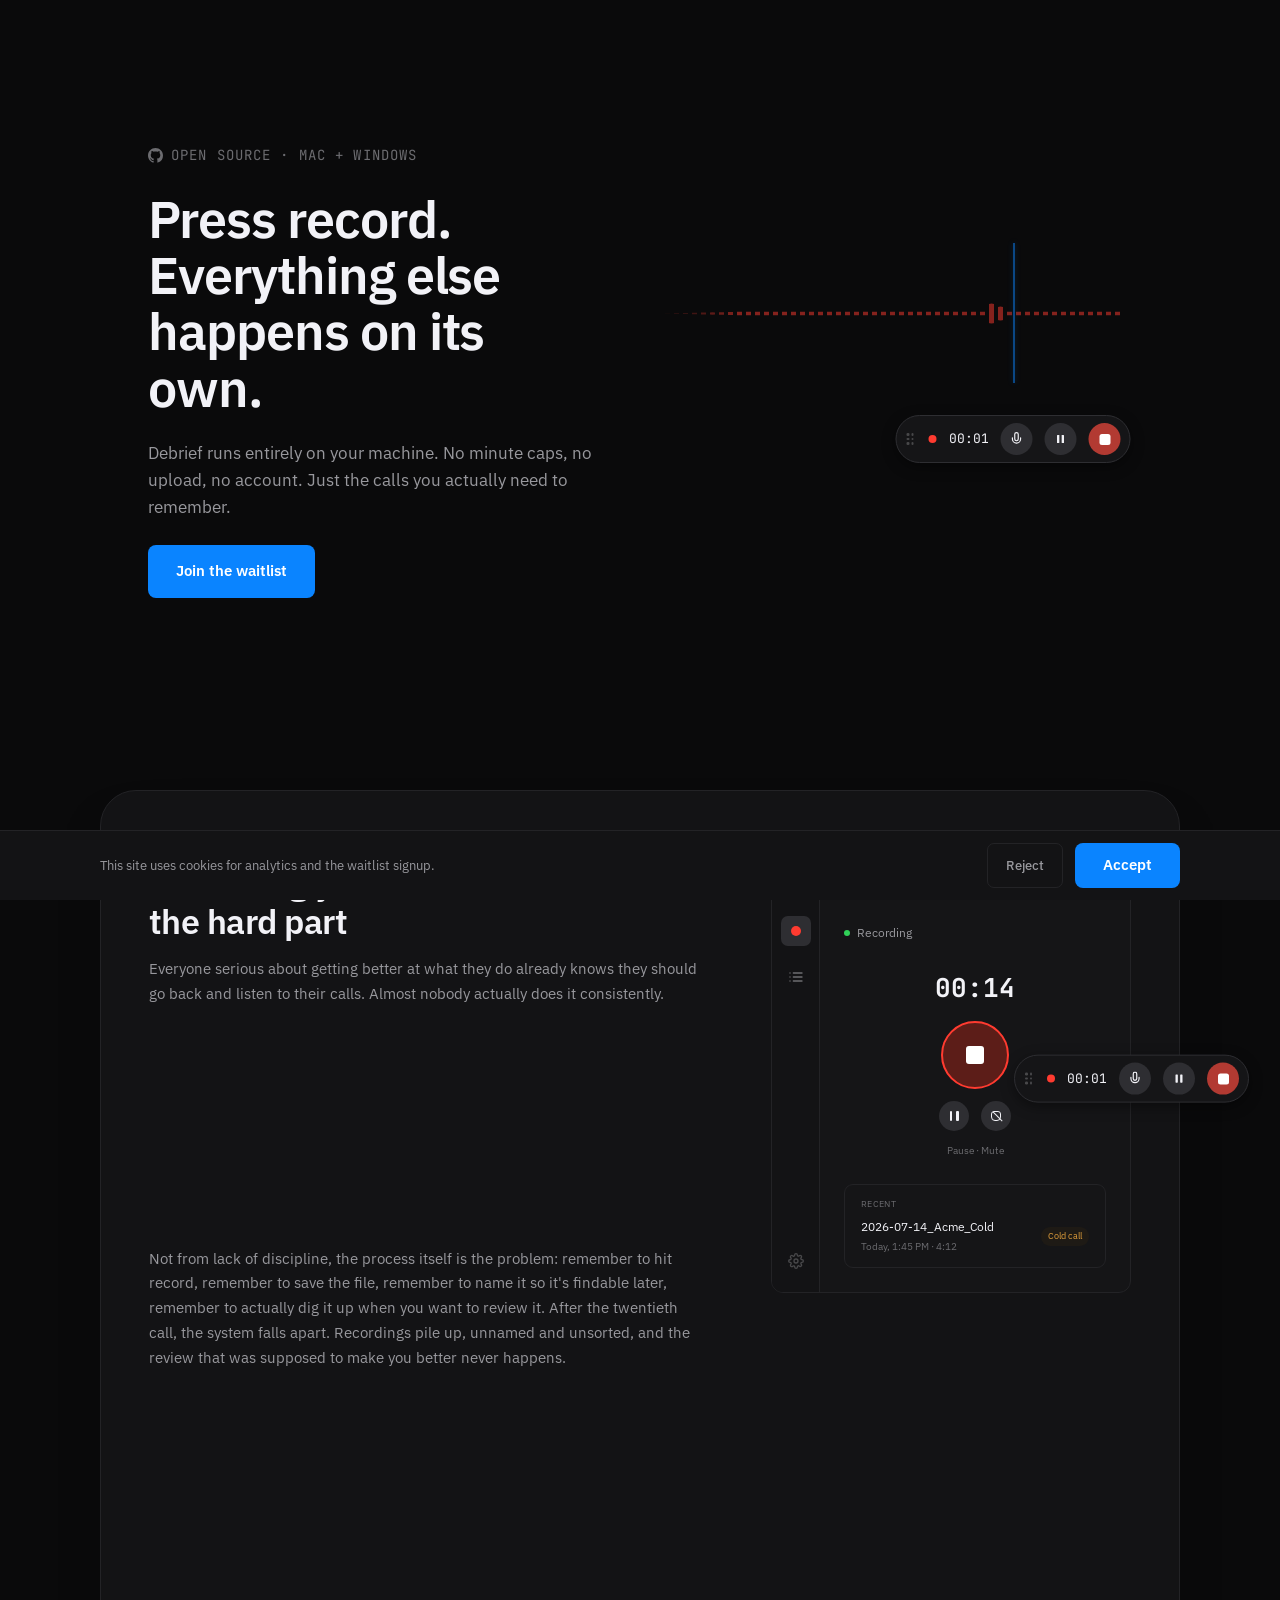
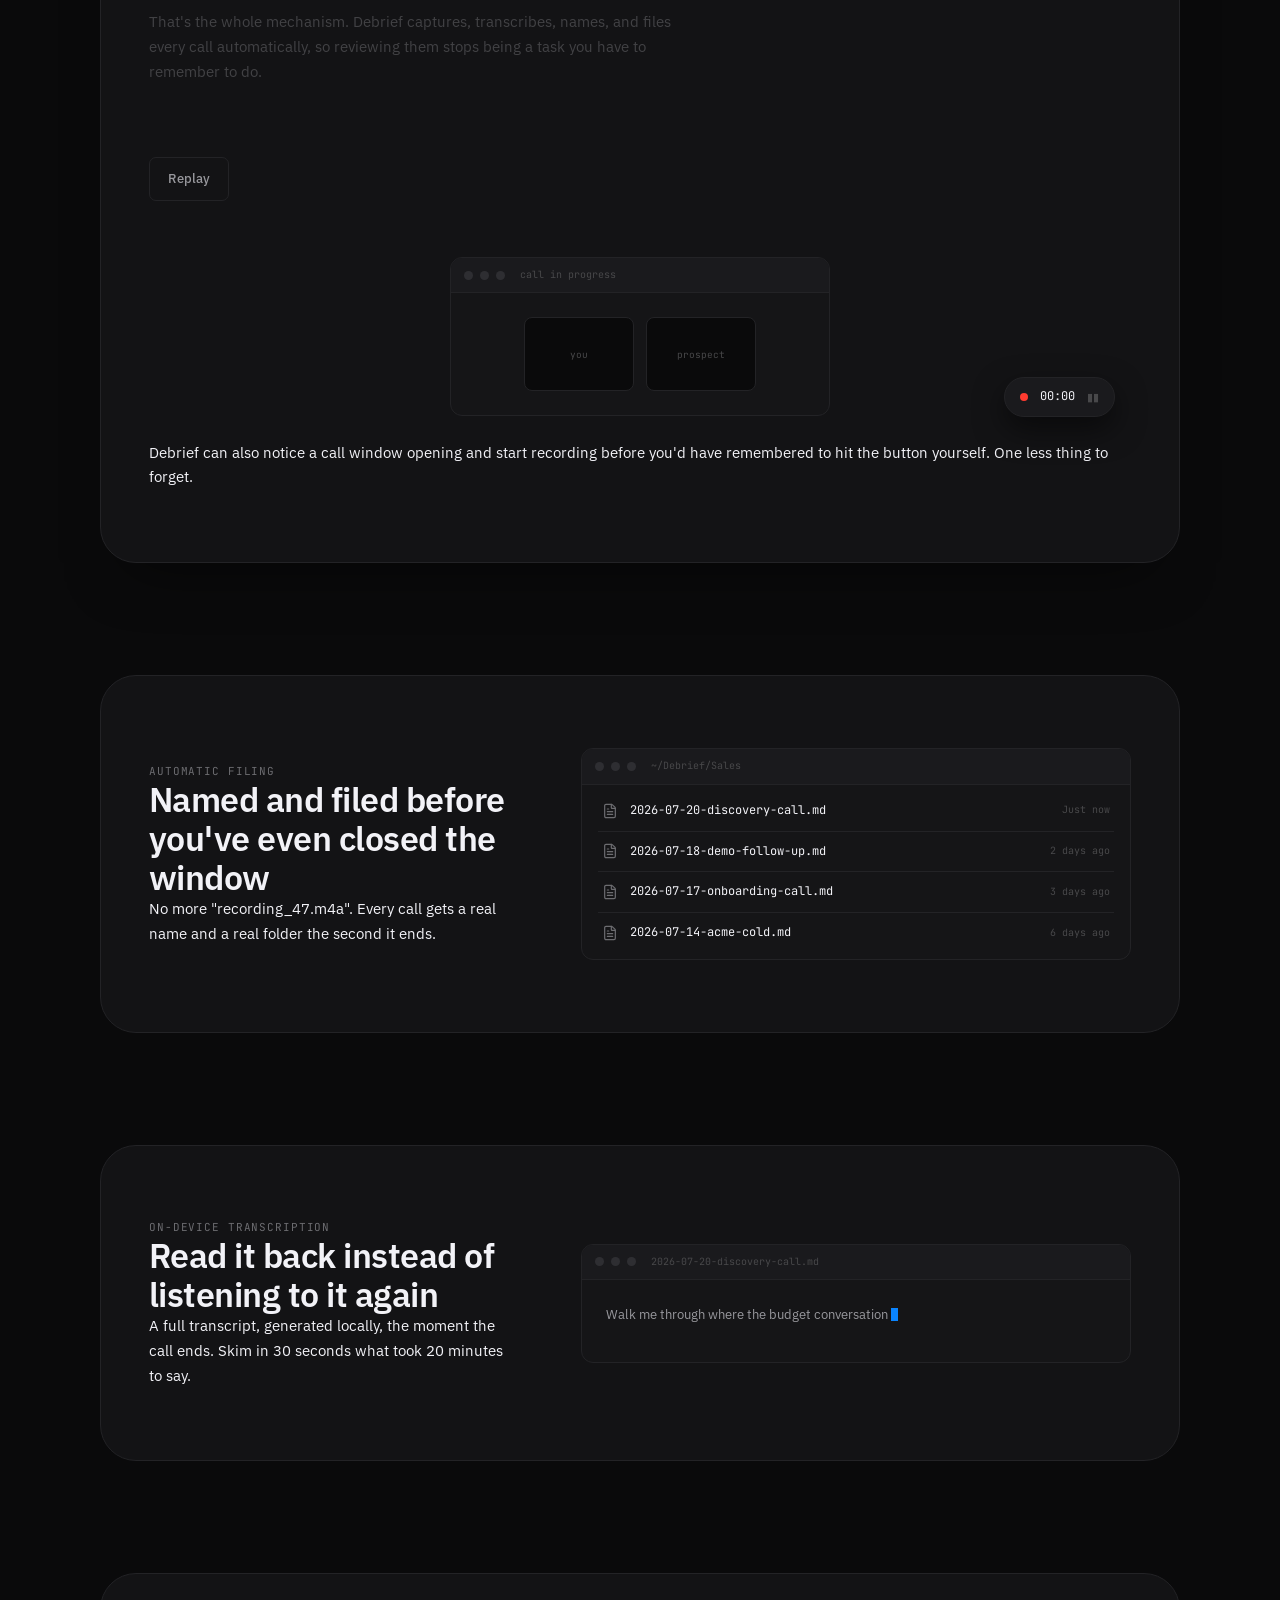
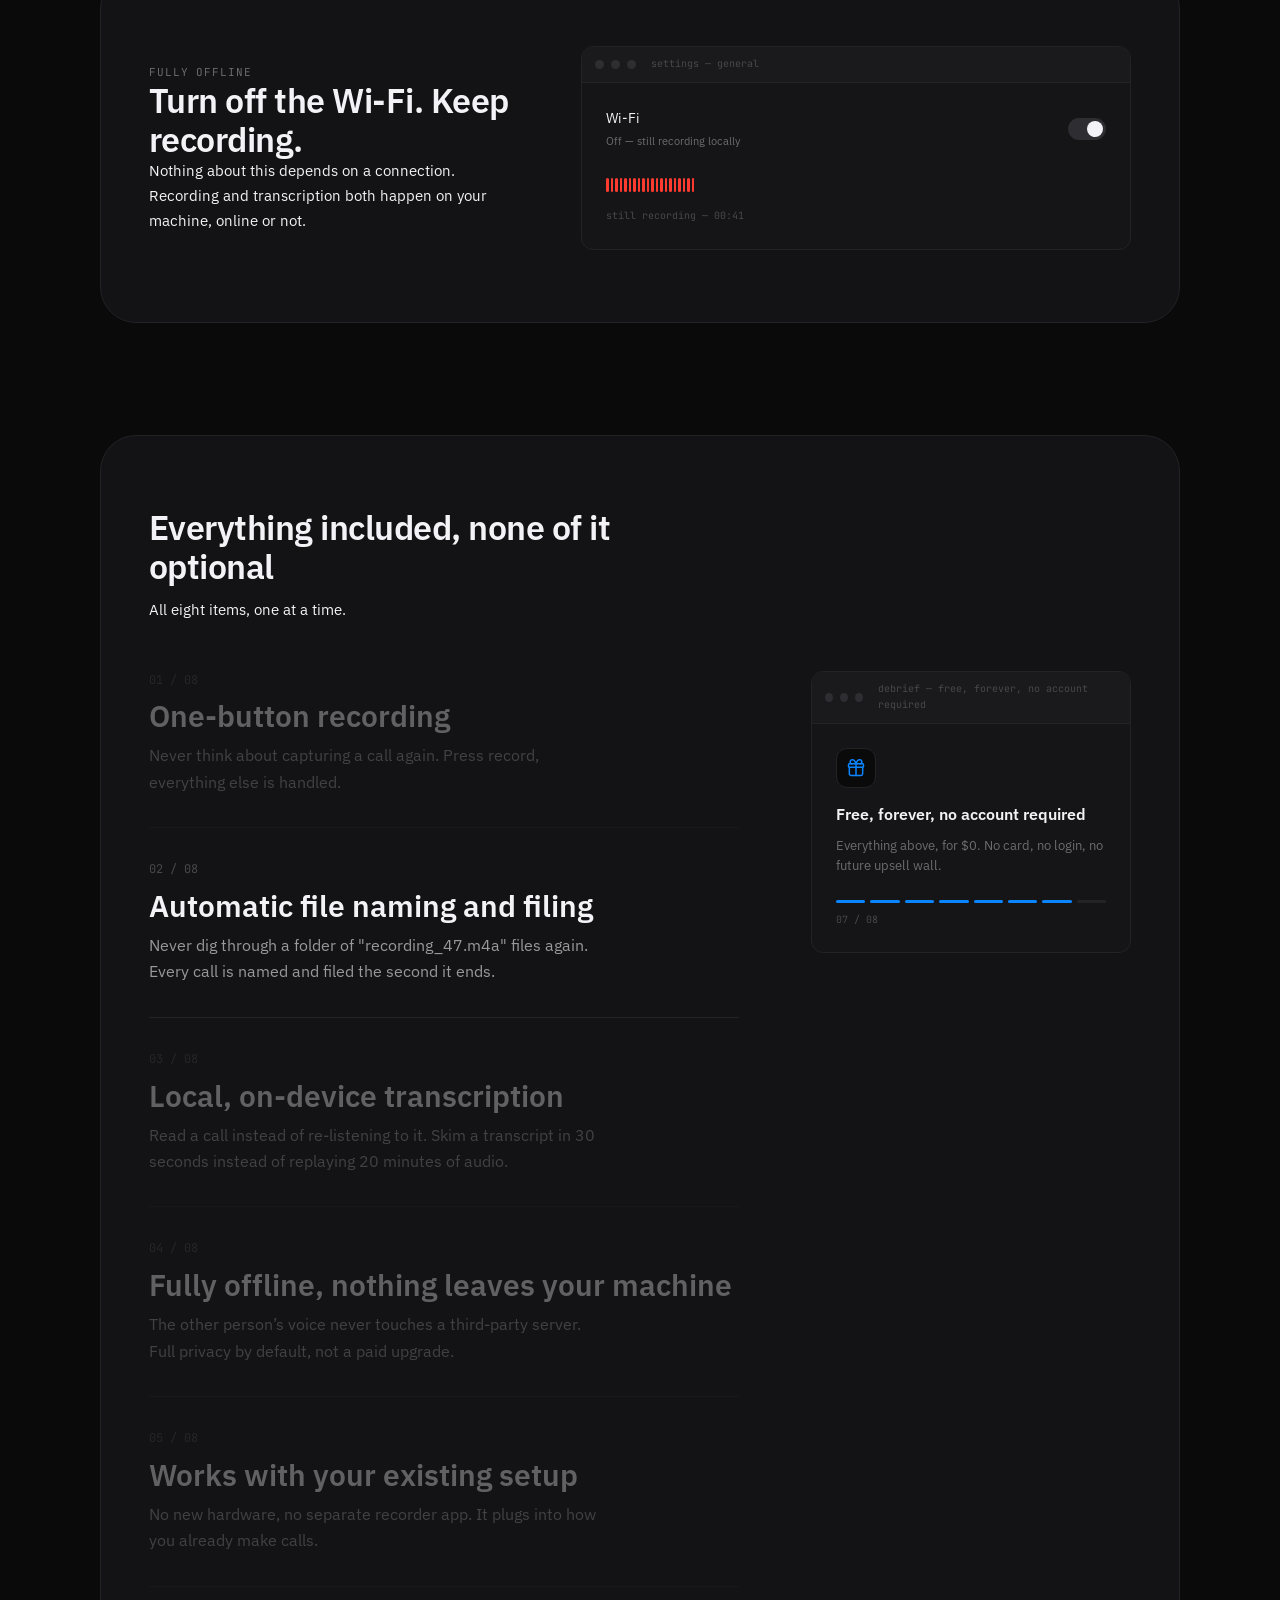
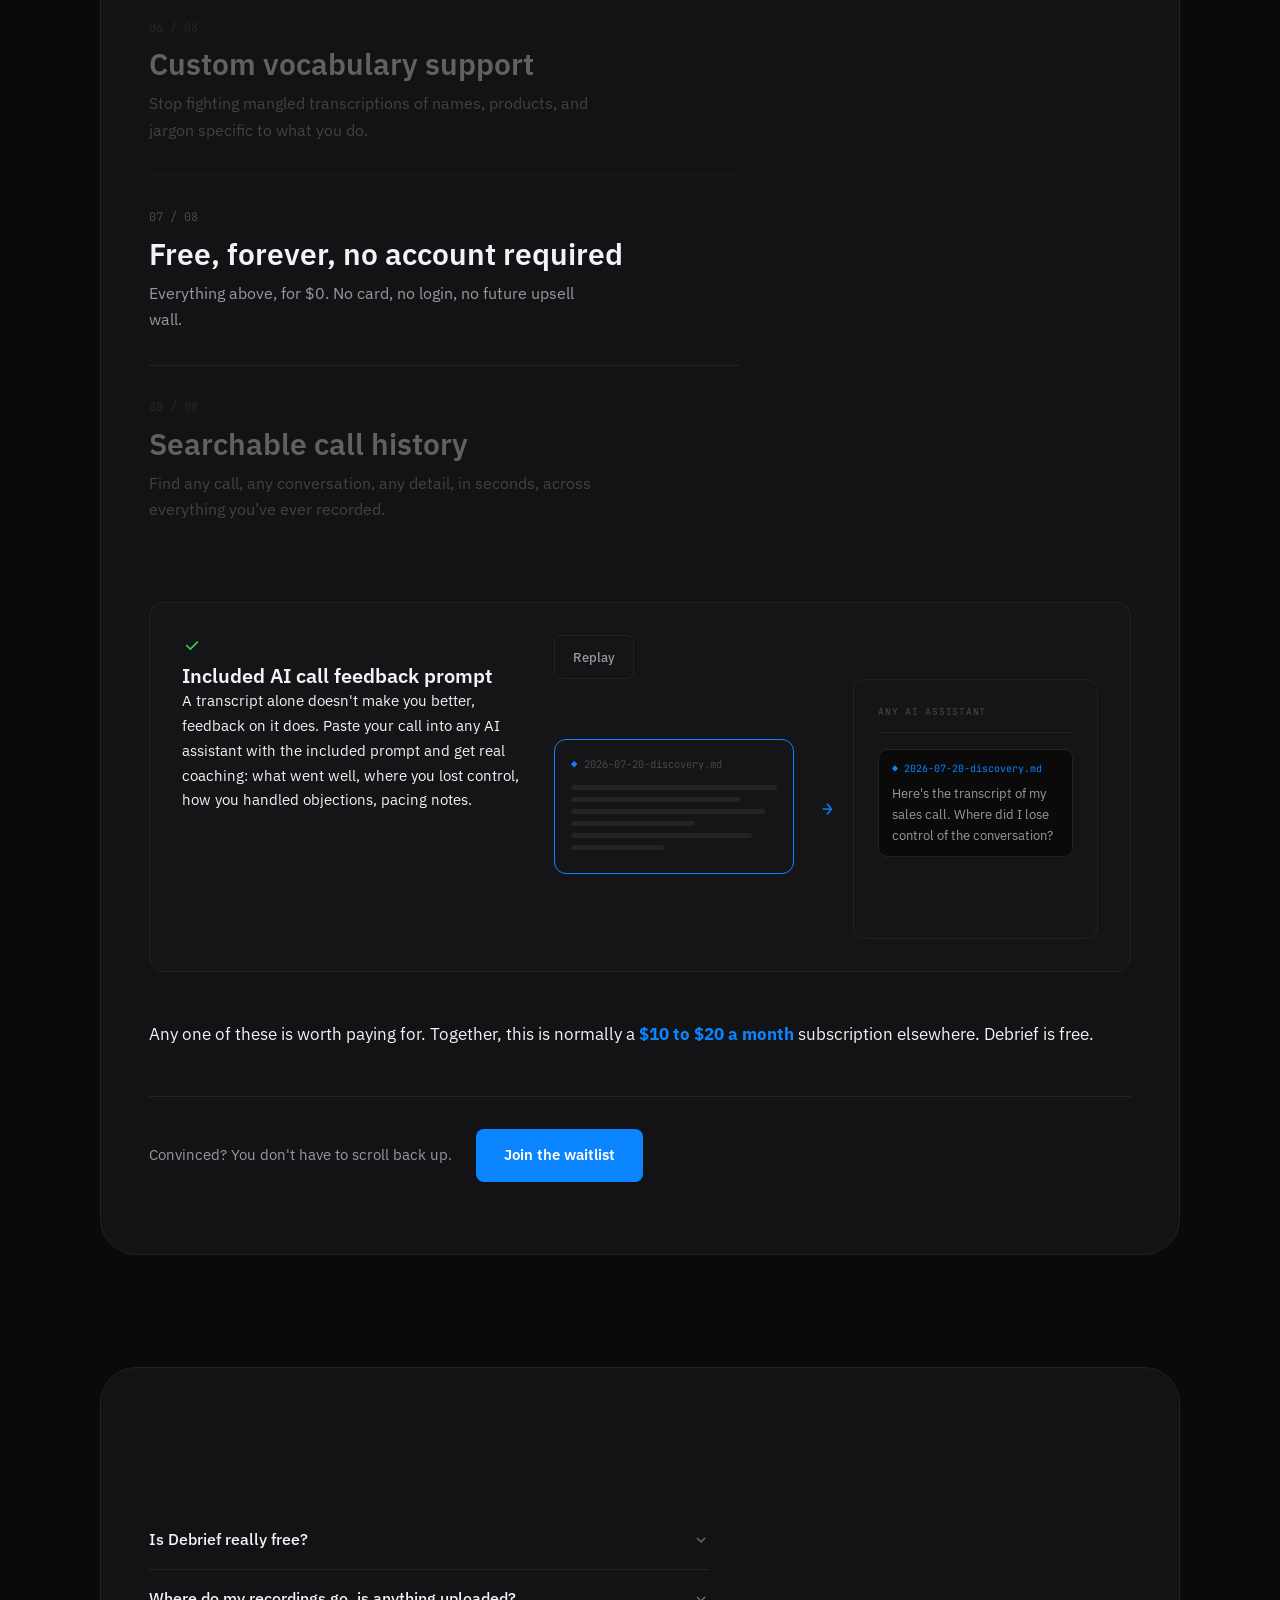
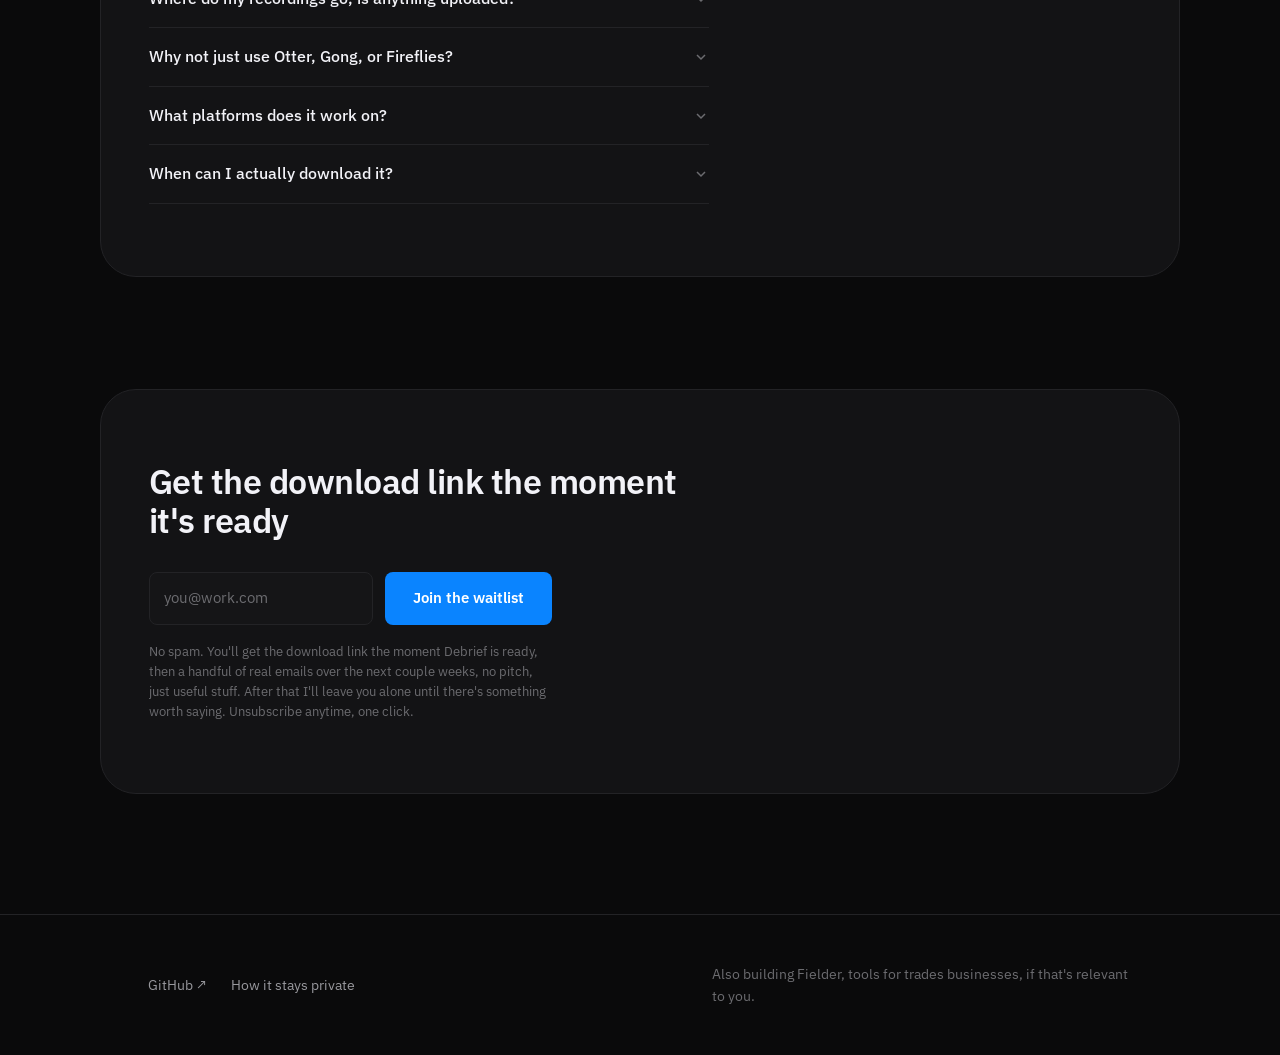
==== commit de84286e: "Replace hero's pulsing status dot with a real GitHub link The dot + all-caps mono label was the exac" ====
--- a/index.html
+++ b/index.html
@@ -114,7 +114,12 @@
   <section class="hero">
     <div class="container hero-grid">
       <div class="hero-copy reveal in">
-        <div class="eyebrow"><span class="rec-dot" aria-hidden="true"></span>OPEN SOURCE · MAC + WINDOWS</div>
+        <div class="eyebrow hero-eyebrow">
+          <a href="https://github.com/veeralspatel/debrief" data-track="outbound_github_click" aria-label="View source on GitHub">
+            <svg class="gh-icon" viewBox="0 0 16 16" aria-hidden="true"><path d="M8 0C3.58 0 0 3.58 0 8c0 3.54 2.29 6.53 5.47 7.59.4.07.55-.17.55-.38 0-.19-.01-.82-.01-1.49-2.01.37-2.53-.49-2.69-.94-.09-.23-.48-.94-.82-1.13-.28-.15-.68-.52-.01-.53.63-.01 1.08.58 1.23.82.72 1.21 1.87.87 2.33.66.07-.52.28-.87.51-1.07-1.78-.2-3.64-.89-3.64-3.95 0-.87.31-1.59.82-2.15-.08-.2-.36-1.02.08-2.12 0 0 .67-.21 2.2.82.64-.18 1.32-.27 2-.27.68 0 1.36.09 2 .27 1.53-1.04 2.2-.82 2.2-.82.44 1.1.16 1.92.08 2.12.51.56.82 1.27.82 2.15 0 3.07-1.87 3.75-3.65 3.95.29.25.54.73.54 1.48 0 1.07-.01 1.93-.01 2.2 0 .21.15.46.55.38A8.01 8.01 0 0016 8c0-4.42-3.58-8-8-8z"/></svg>
+            OPEN SOURCE · MAC + WINDOWS
+          </a>
+        </div>
         <h1>Press record. Everything else happens on its own.</h1>
         <p class="lead">Debrief runs entirely on your machine. No minute caps, no upload, no account. Just the calls you actually need to remember.</p>
         <div class="hero-actions">
--- a/css/styles.css
+++ b/css/styles.css
@@ -318,11 +318,19 @@
 }
 .hero-copy { display: flex; flex-direction: column; gap: var(--sp-5); }
 .hero-copy .eyebrow { display: flex; align-items: center; gap: var(--sp-2); }
-.rec-dot {
-  width: 7px; height: 7px; border-radius: 50%; background: var(--red);
-  animation: breathe 1.8s ease-in-out infinite;
-}
-@keyframes breathe { 0%, 100% { opacity: 1; } 50% { opacity: 0.35; } }
+/* Hero eyebrow: real GitHub mark linking to the actual repo (a verifiable fact,
+   not a decorative status pill), sized up from the site's standard 11px eyebrow
+   since it's the very first thing in the hero. */
+.hero-eyebrow { font-size: 14px; }
+.hero-eyebrow a {
+  display: flex; align-items: center; gap: var(--sp-2);
+  color: inherit; text-decoration: none;
+}
+.hero-eyebrow .gh-icon { width: 15px; height: 15px; fill: var(--t3); flex-shrink: 0; }
+@media (hover: hover) and (pointer: fine) {
+  .hero-eyebrow a:hover { color: var(--t2); }
+  .hero-eyebrow a:hover .gh-icon { fill: var(--t2); }
+}
 .hero-copy h1 { color: var(--t); }
 .hero-copy .lead { color: var(--t2); }
 .hero-actions { display: flex; flex-direction: column; gap: var(--sp-3); align-items: flex-start; }
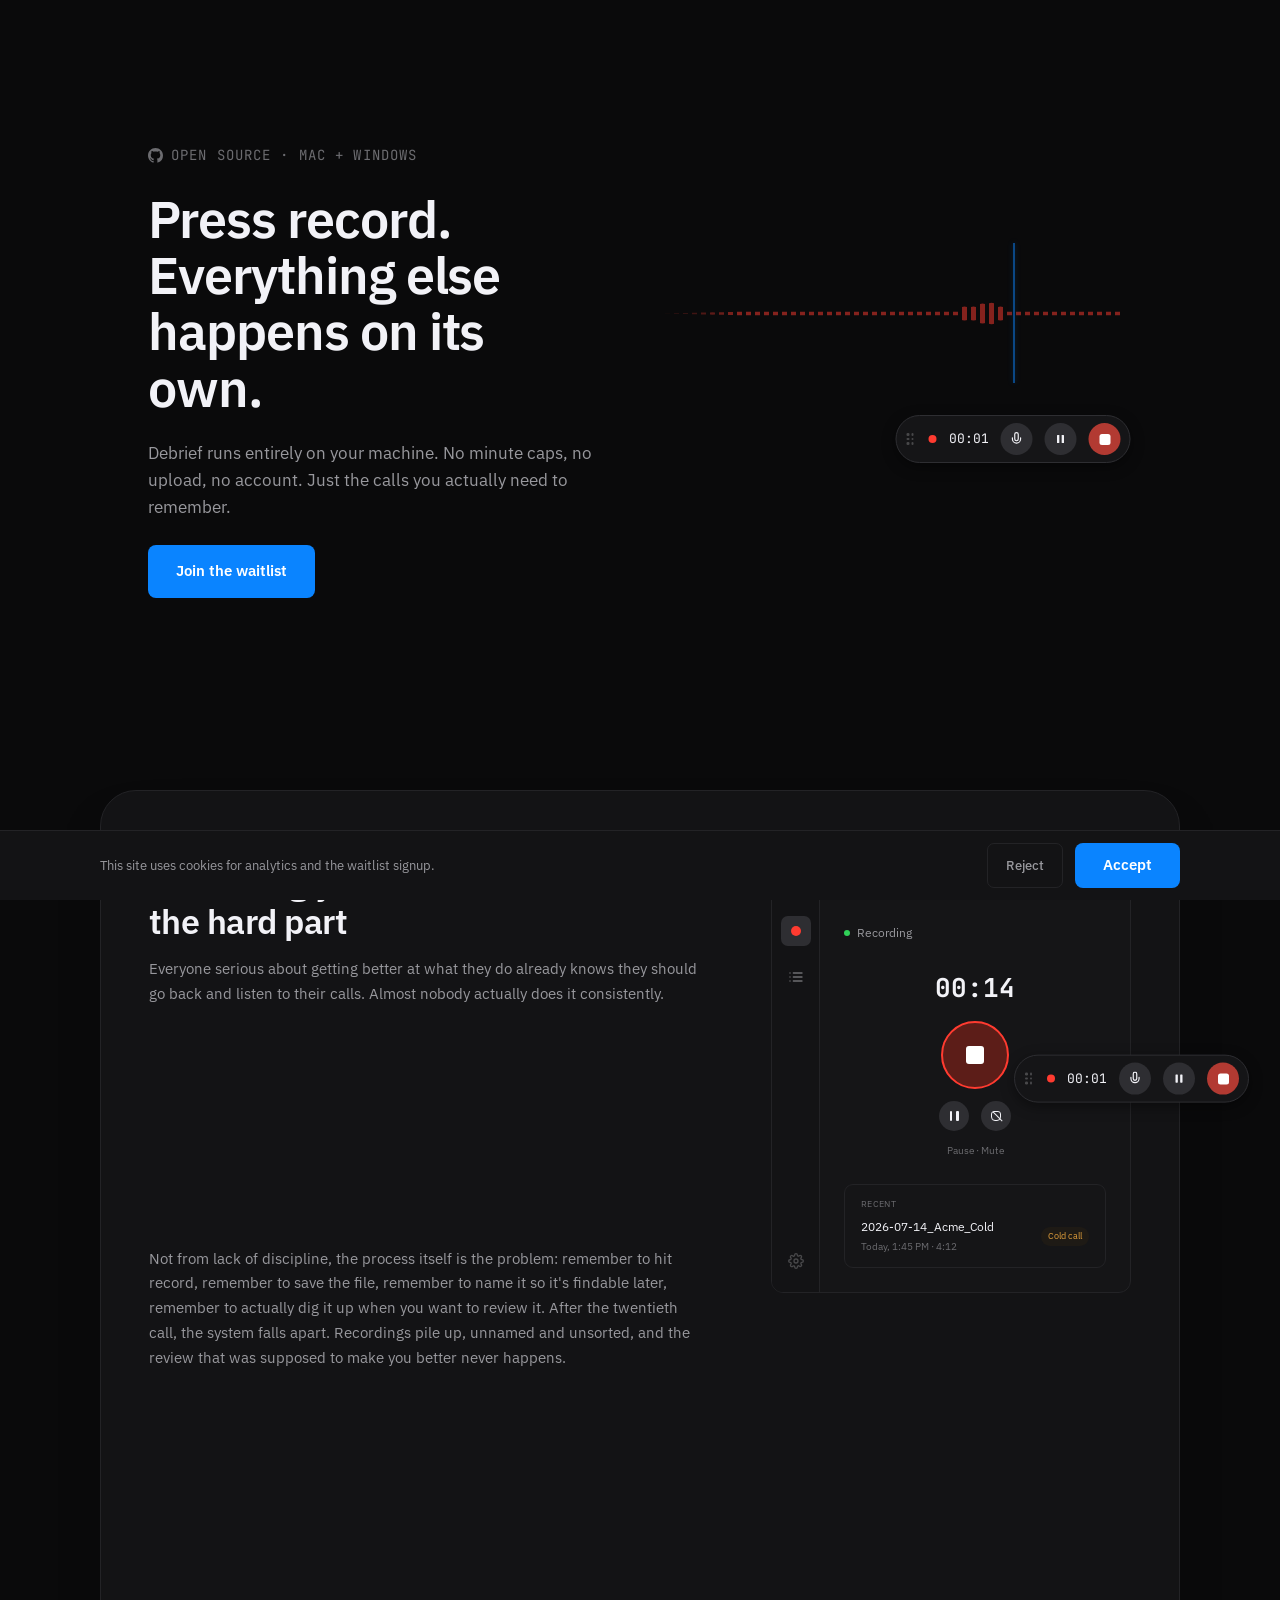
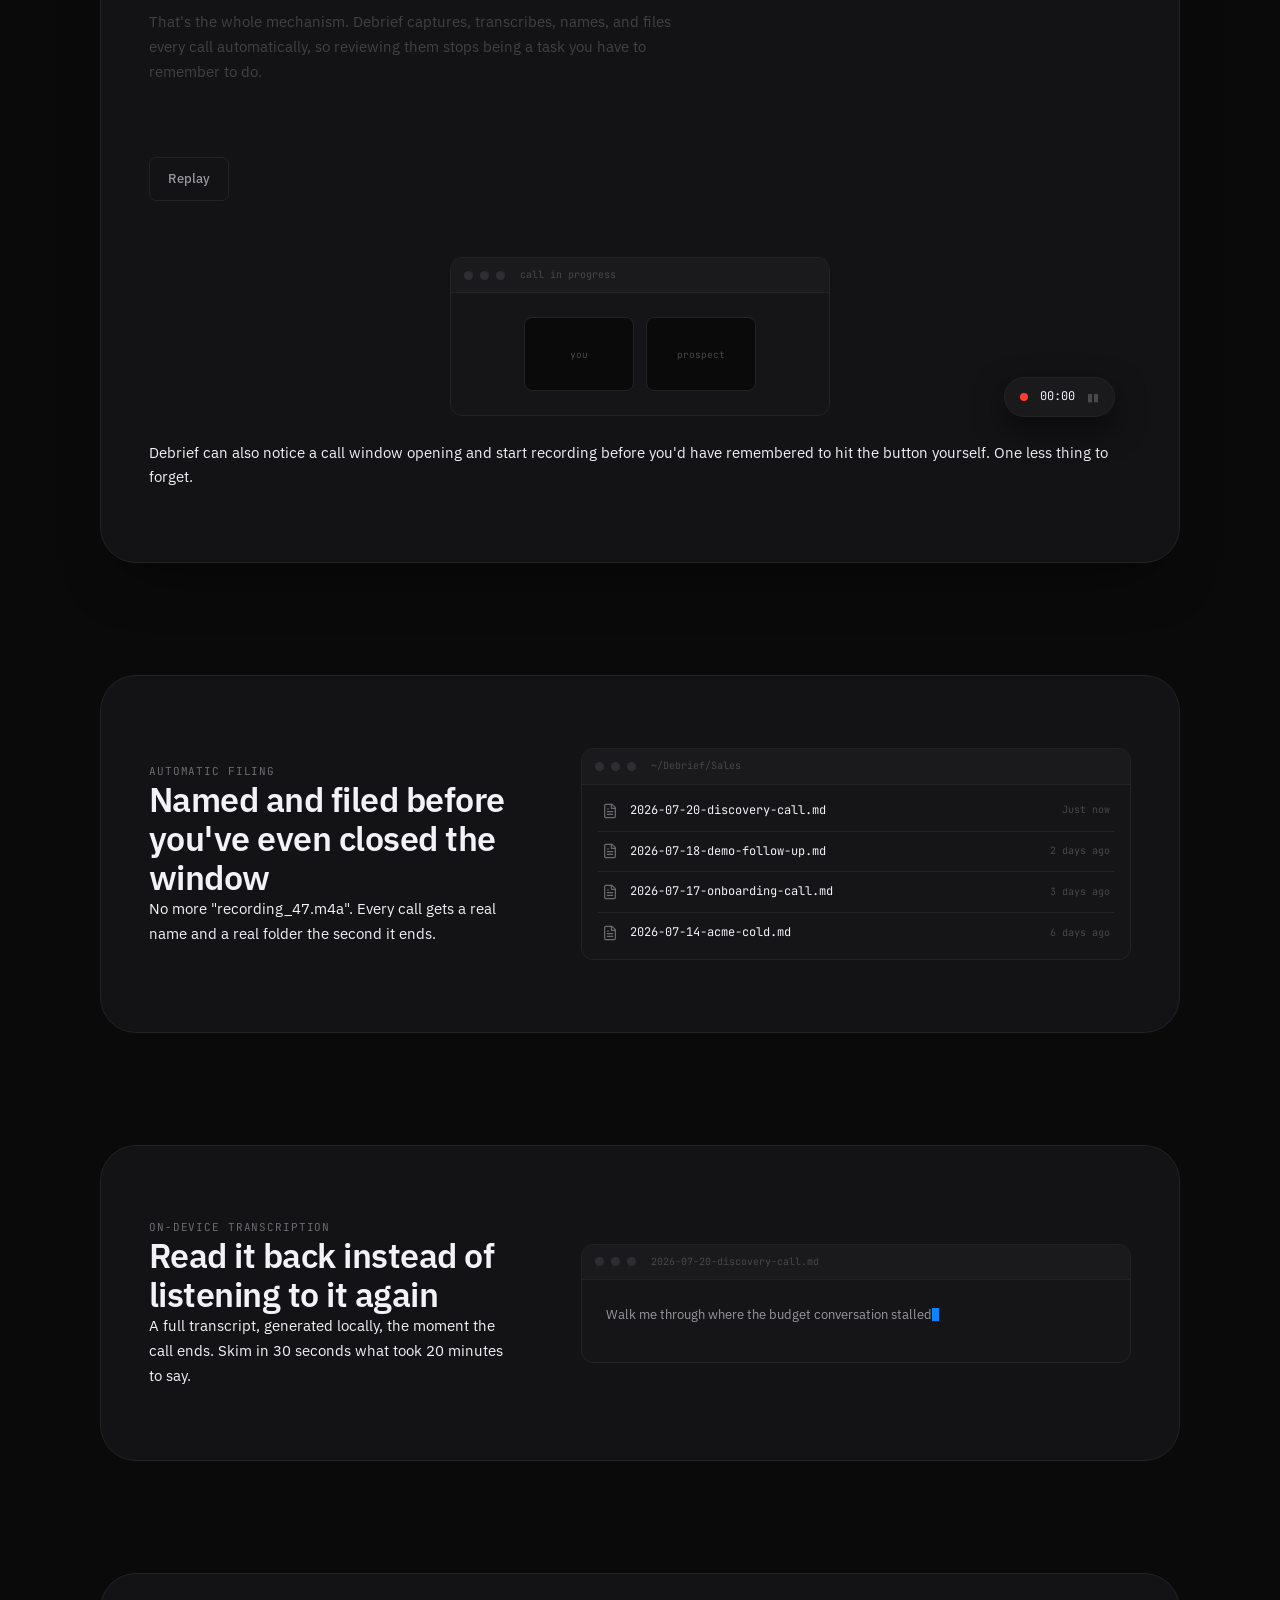
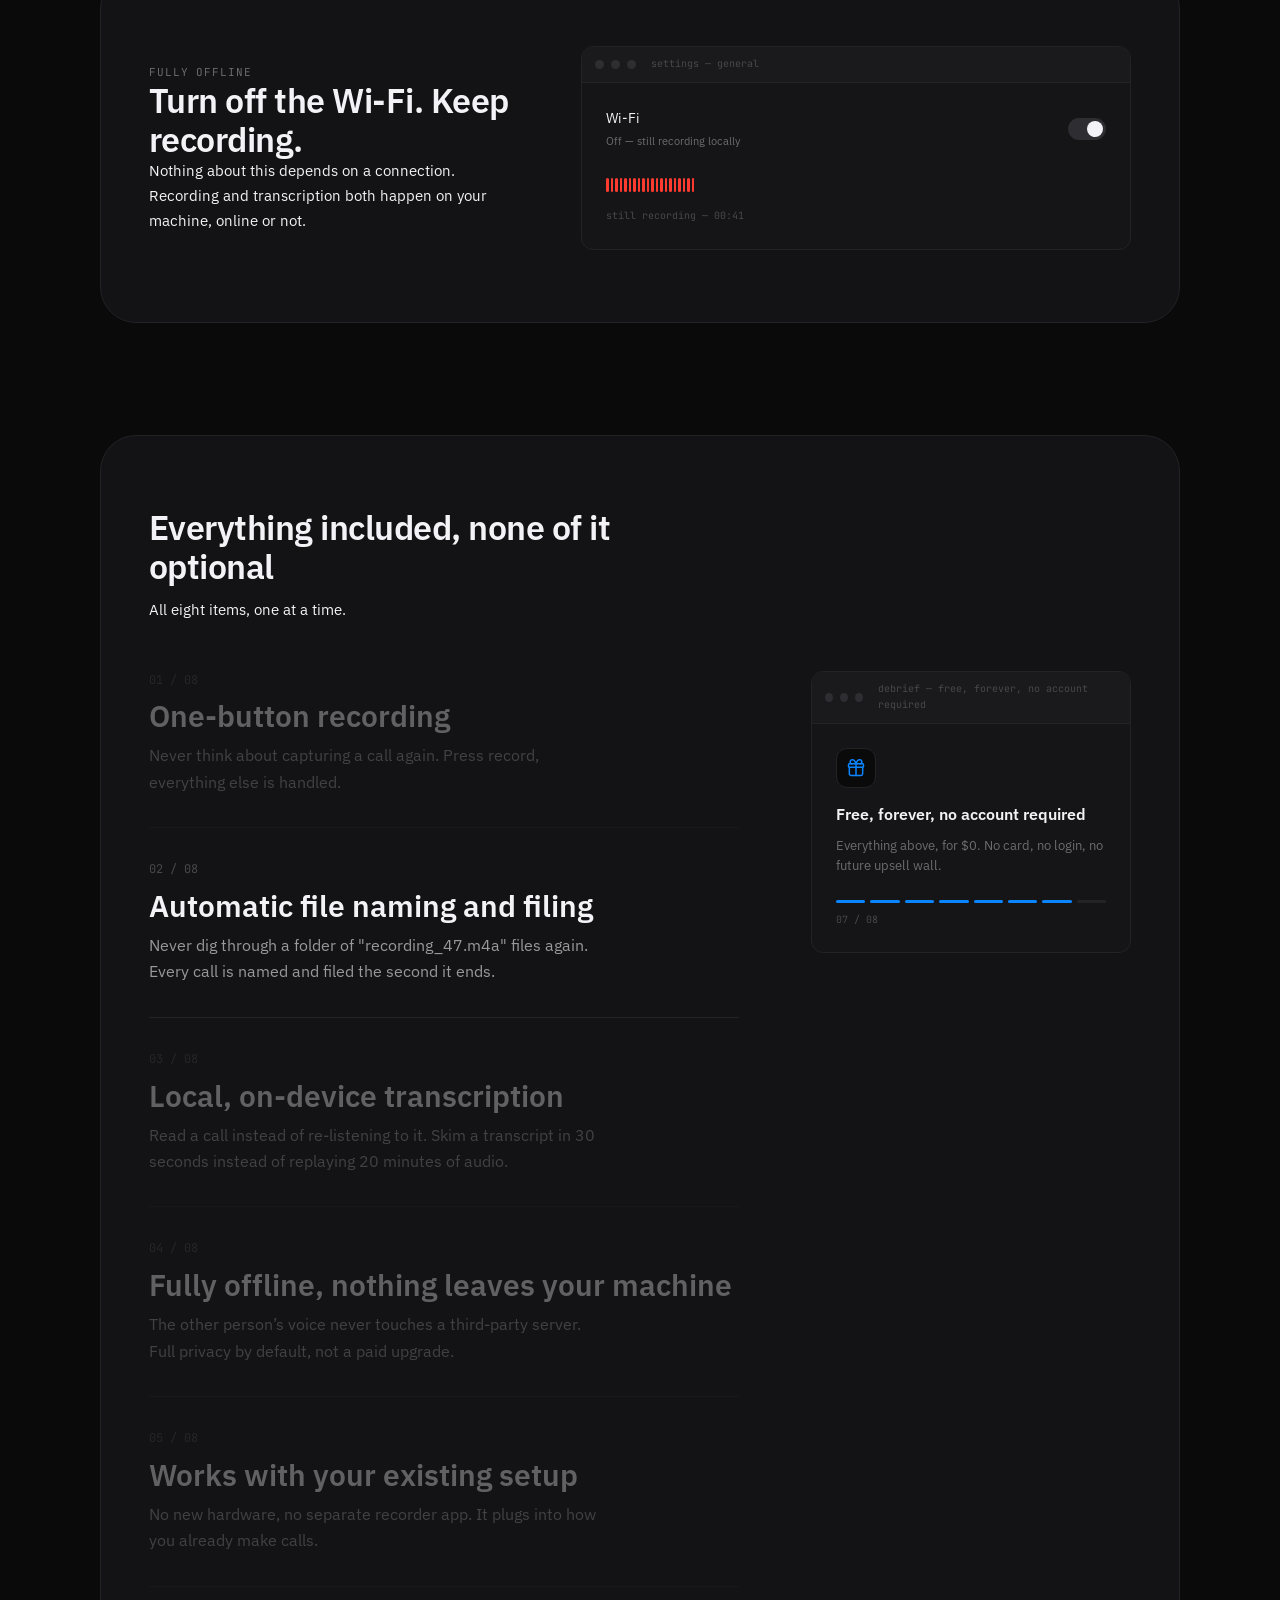
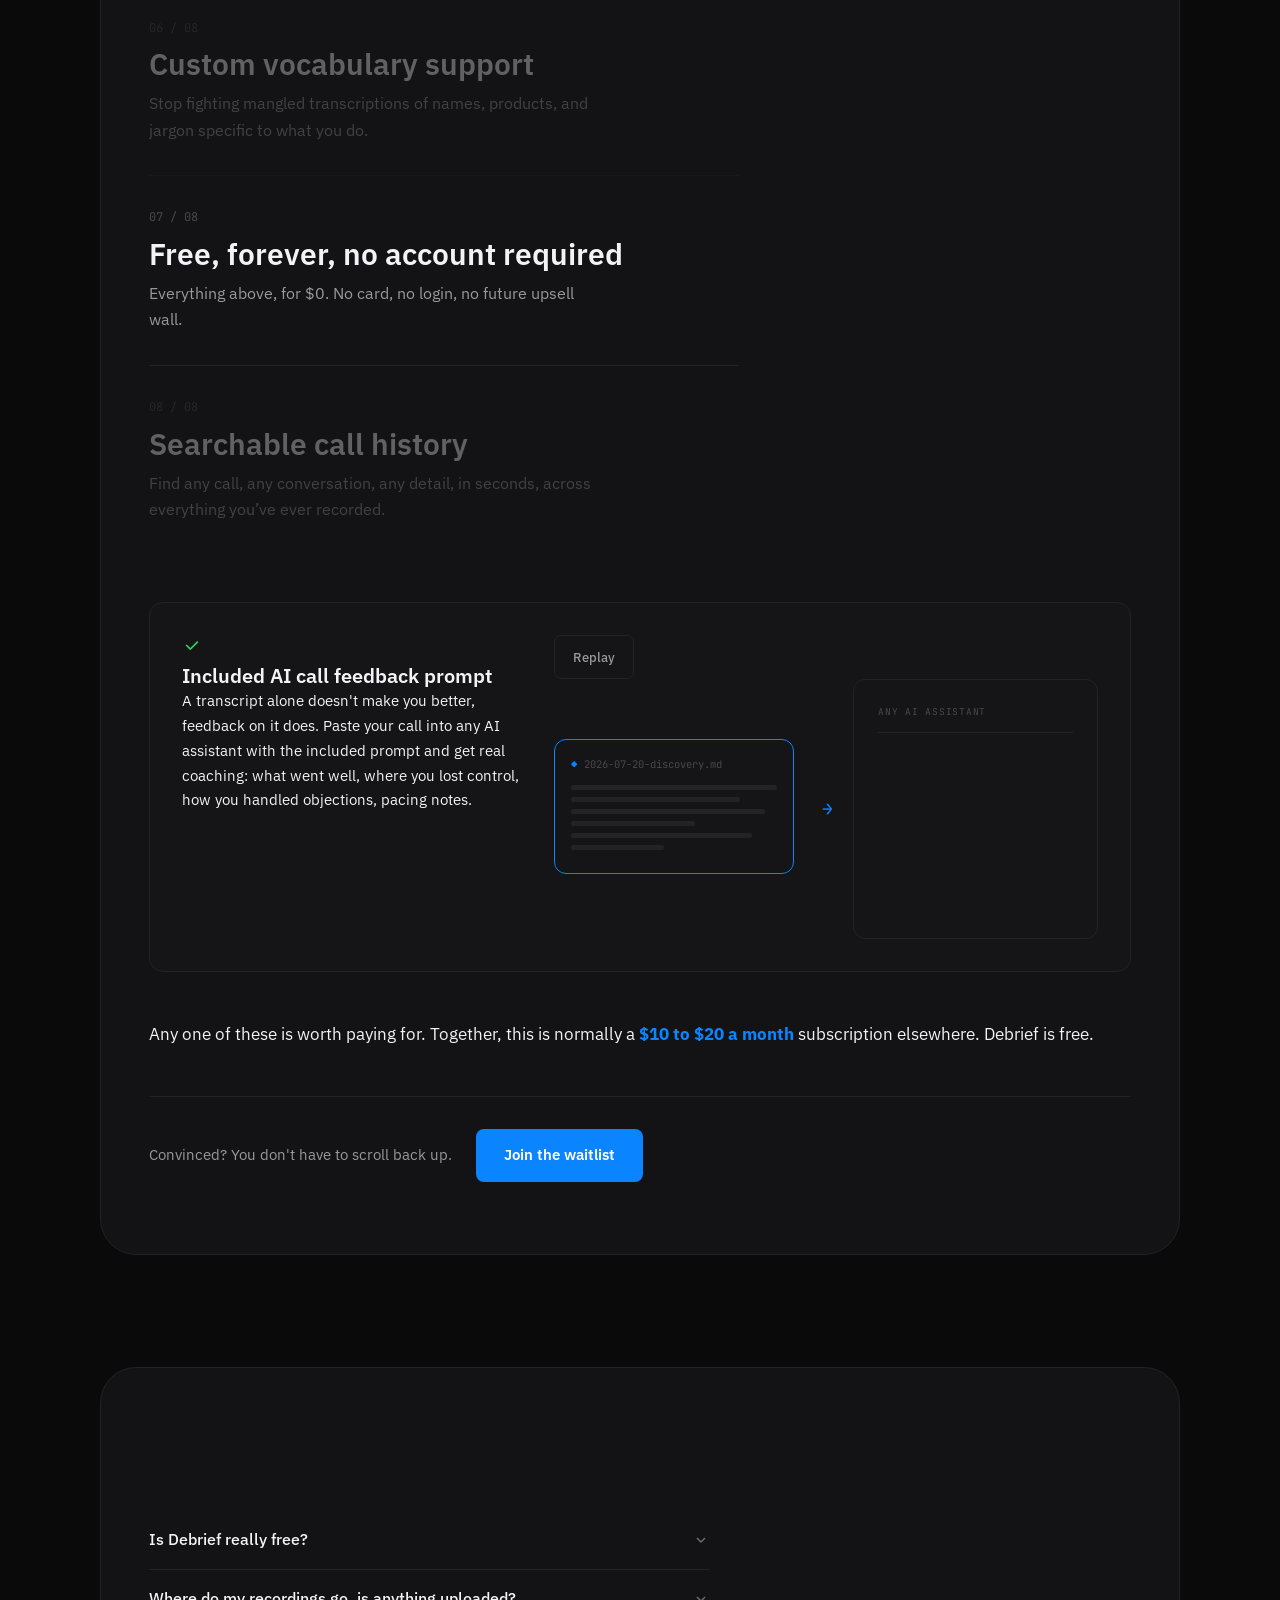
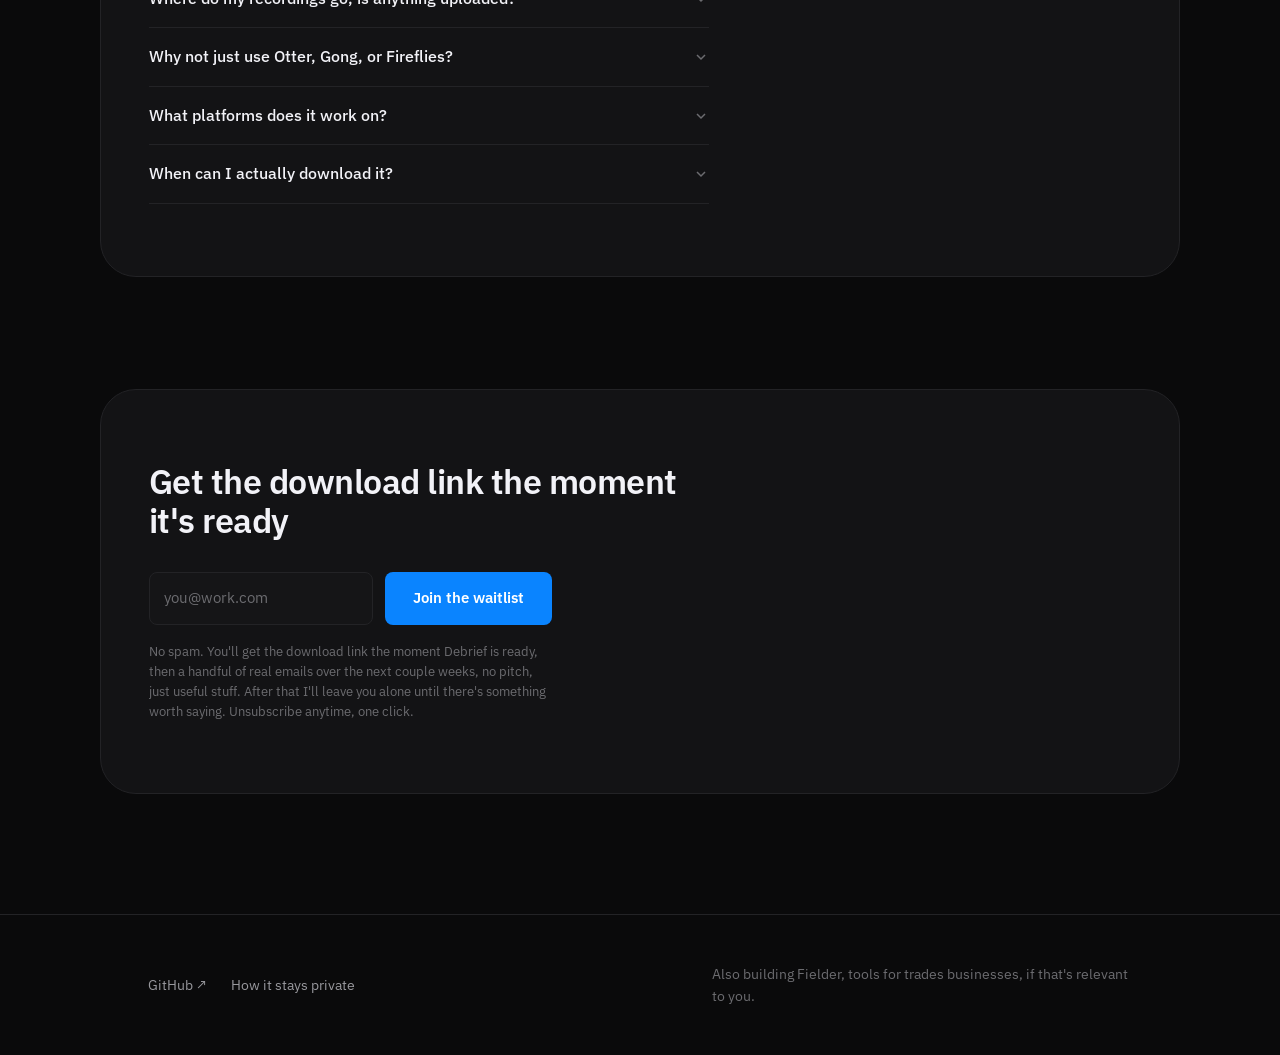
==== commit 1361e0d9: "Open GitHub links in a new tab All five GitHub-repo links (hero, footer on every page, local-transcr" ====
--- a/index.html
+++ b/index.html
@@ -115,7 +115,7 @@
     <div class="container hero-grid">
       <div class="hero-copy reveal in">
         <div class="eyebrow hero-eyebrow">
-          <a href="https://github.com/veeralspatel/debrief" data-track="outbound_github_click" aria-label="View source on GitHub">
+          <a href="https://github.com/veeralspatel/debrief" target="_blank" rel="noopener" data-track="outbound_github_click" aria-label="View source on GitHub">
             <svg class="gh-icon" viewBox="0 0 16 16" aria-hidden="true"><path d="M8 0C3.58 0 0 3.58 0 8c0 3.54 2.29 6.53 5.47 7.59.4.07.55-.17.55-.38 0-.19-.01-.82-.01-1.49-2.01.37-2.53-.49-2.69-.94-.09-.23-.48-.94-.82-1.13-.28-.15-.68-.52-.01-.53.63-.01 1.08.58 1.23.82.72 1.21 1.87.87 2.33.66.07-.52.28-.87.51-1.07-1.78-.2-3.64-.89-3.64-3.95 0-.87.31-1.59.82-2.15-.08-.2-.36-1.02.08-2.12 0 0 .67-.21 2.2.82.64-.18 1.32-.27 2-.27.68 0 1.36.09 2 .27 1.53-1.04 2.2-.82 2.2-.82.44 1.1.16 1.92.08 2.12.51.56.82 1.27.82 2.15 0 3.07-1.87 3.75-3.65 3.95.29.25.54.73.54 1.48 0 1.07-.01 1.93-.01 2.2 0 .21.15.46.55.38A8.01 8.01 0 0016 8c0-4.42-3.58-8-8-8z"/></svg>
             OPEN SOURCE · MAC + WINDOWS
           </a>
@@ -454,7 +454,7 @@
 <footer class="site-footer">
   <div class="container footer-inner">
     <div class="footer-links">
-      <a href="https://github.com/veeralspatel/debrief" data-track="outbound_github_click">GitHub ↗</a>
+      <a href="https://github.com/veeralspatel/debrief" target="_blank" rel="noopener" data-track="outbound_github_click">GitHub ↗</a>
       <a href="local-transcription/">How it stays private</a>
     </div>
     <p class="footer-fielder">Also building Fielder, tools for trades businesses, if that's relevant to you.</p>
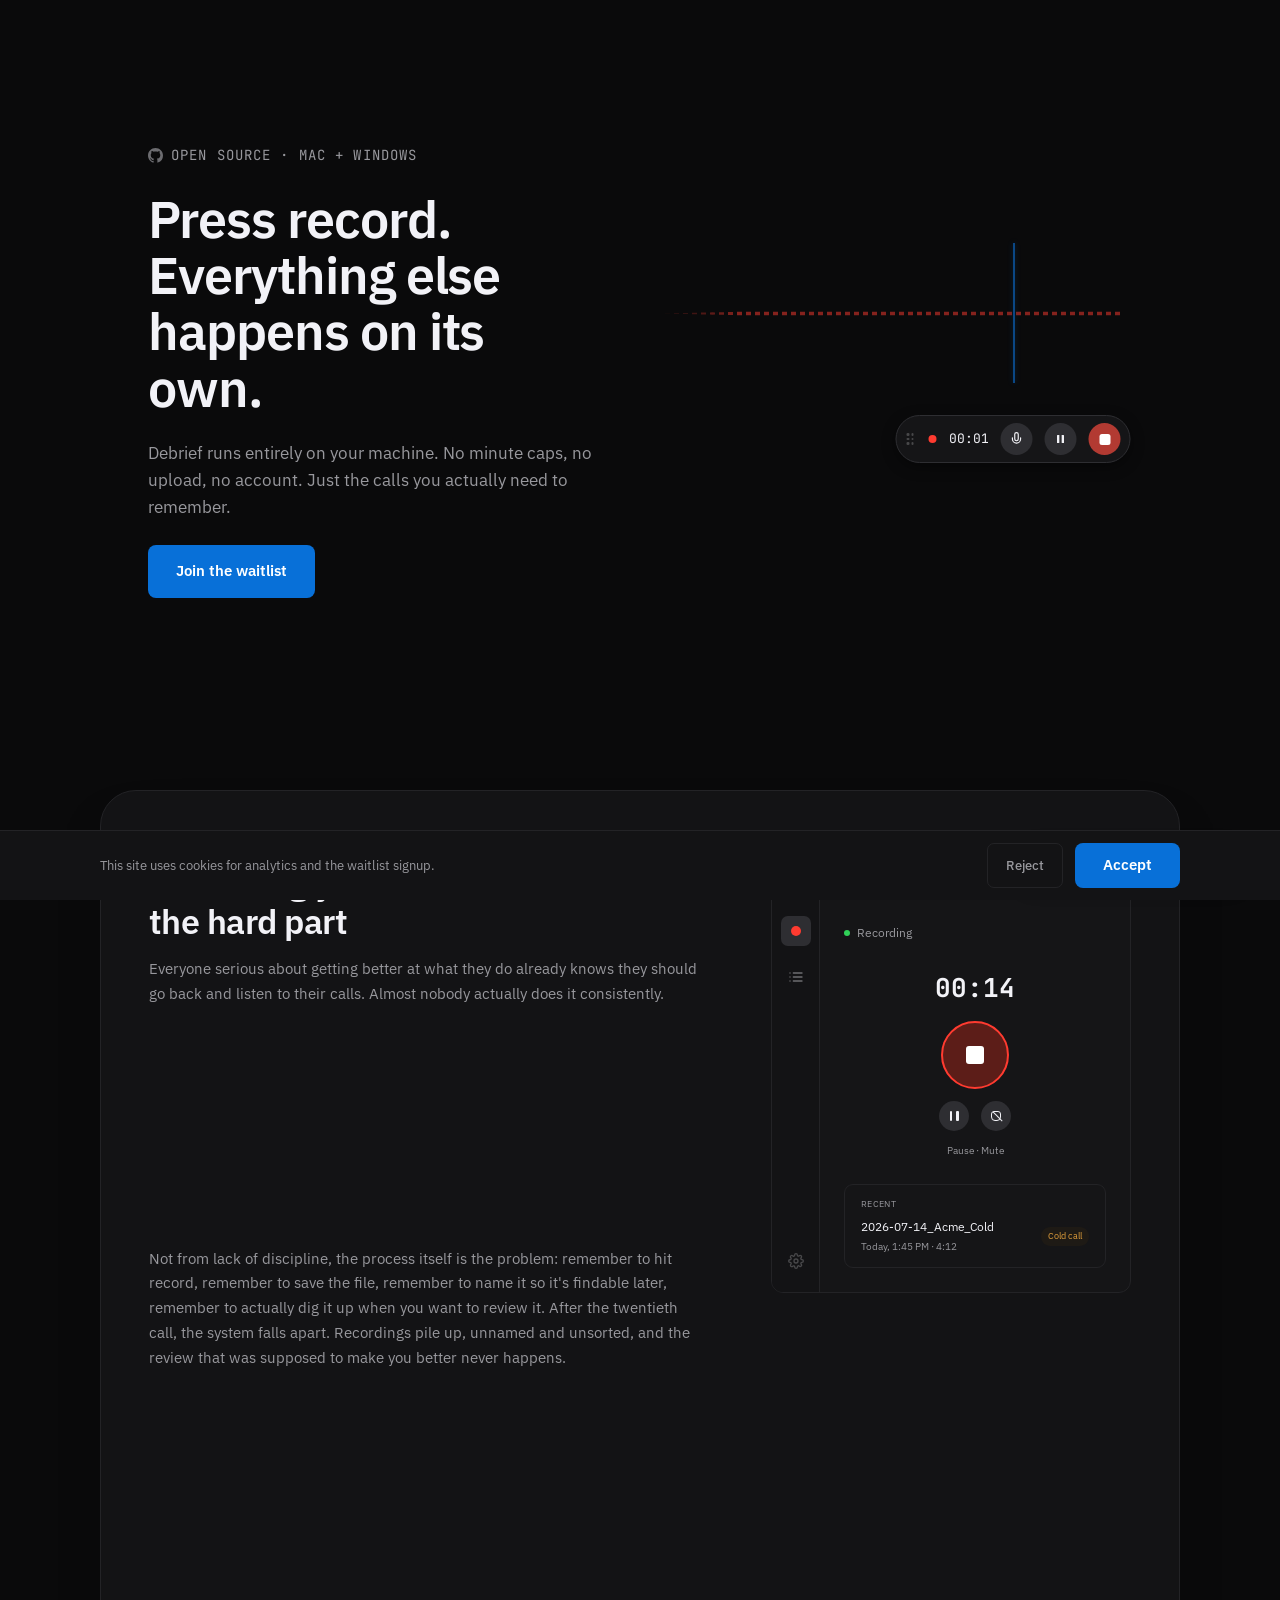
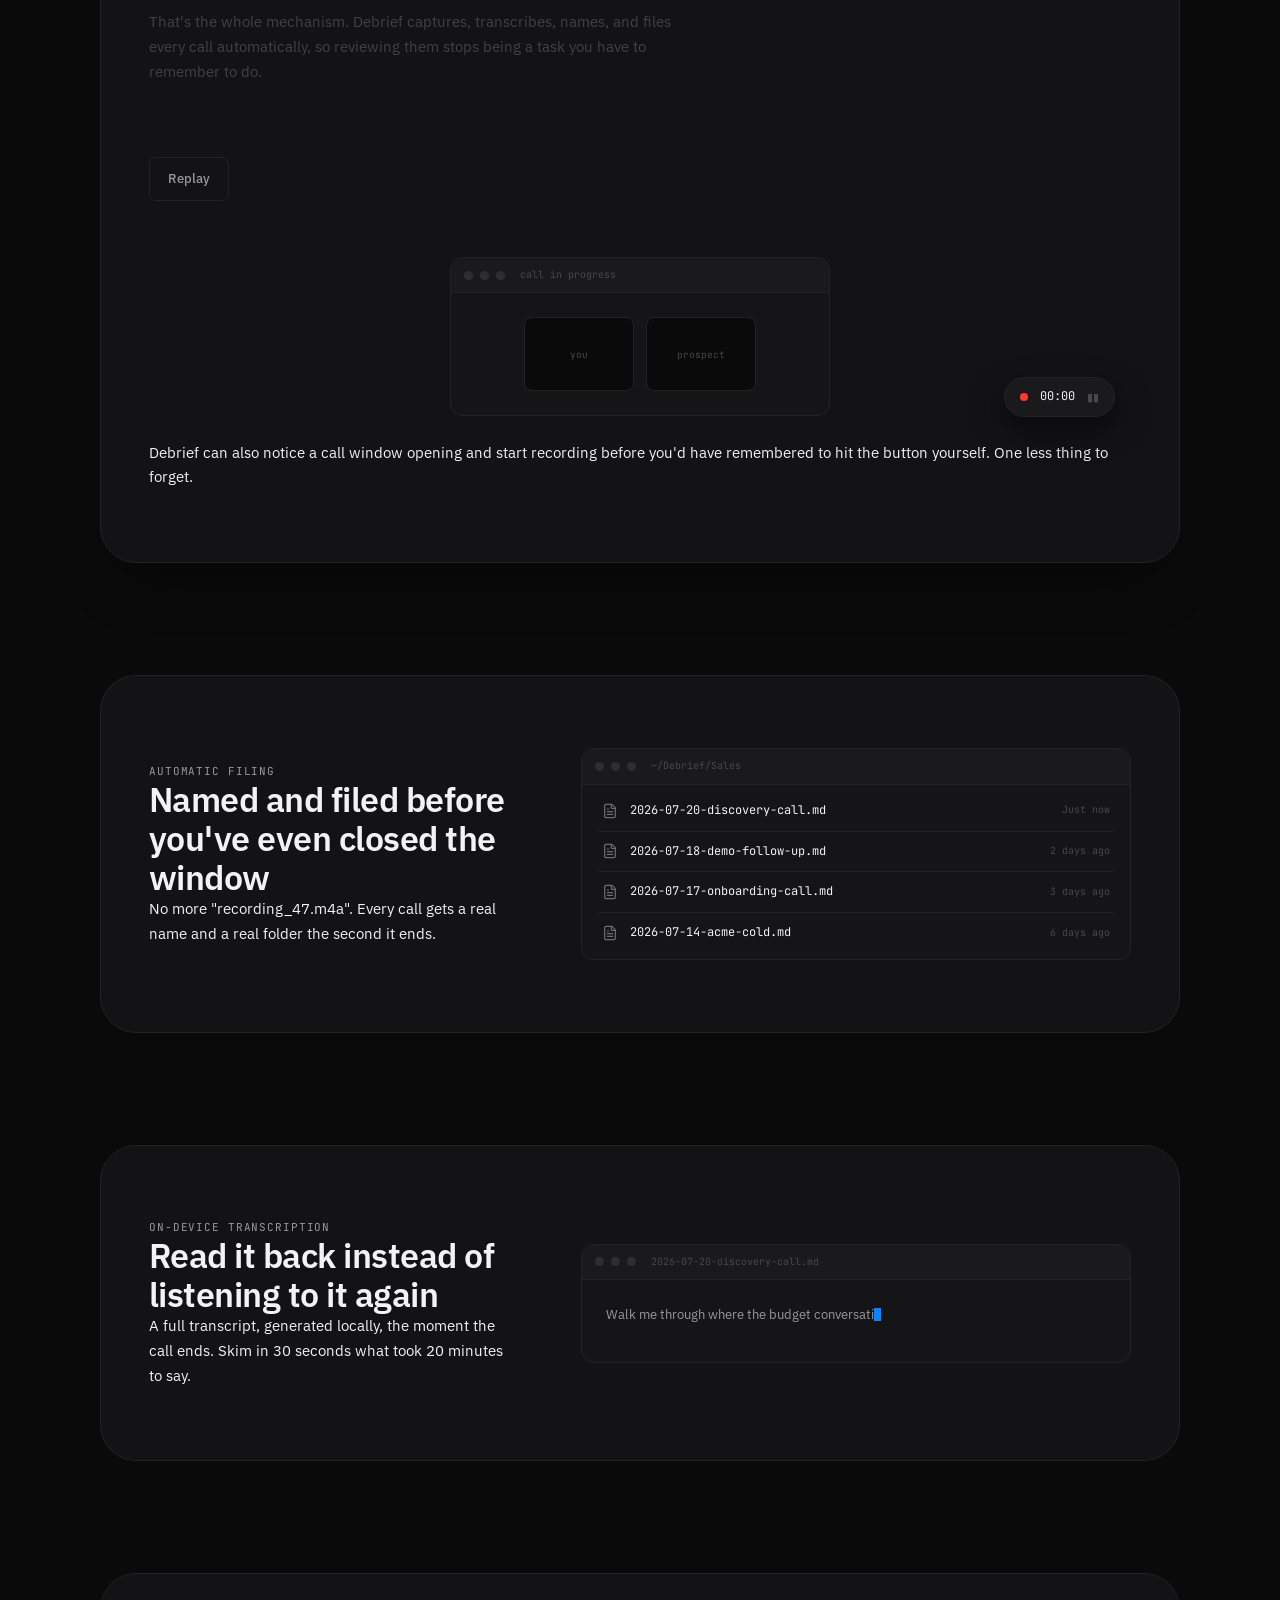
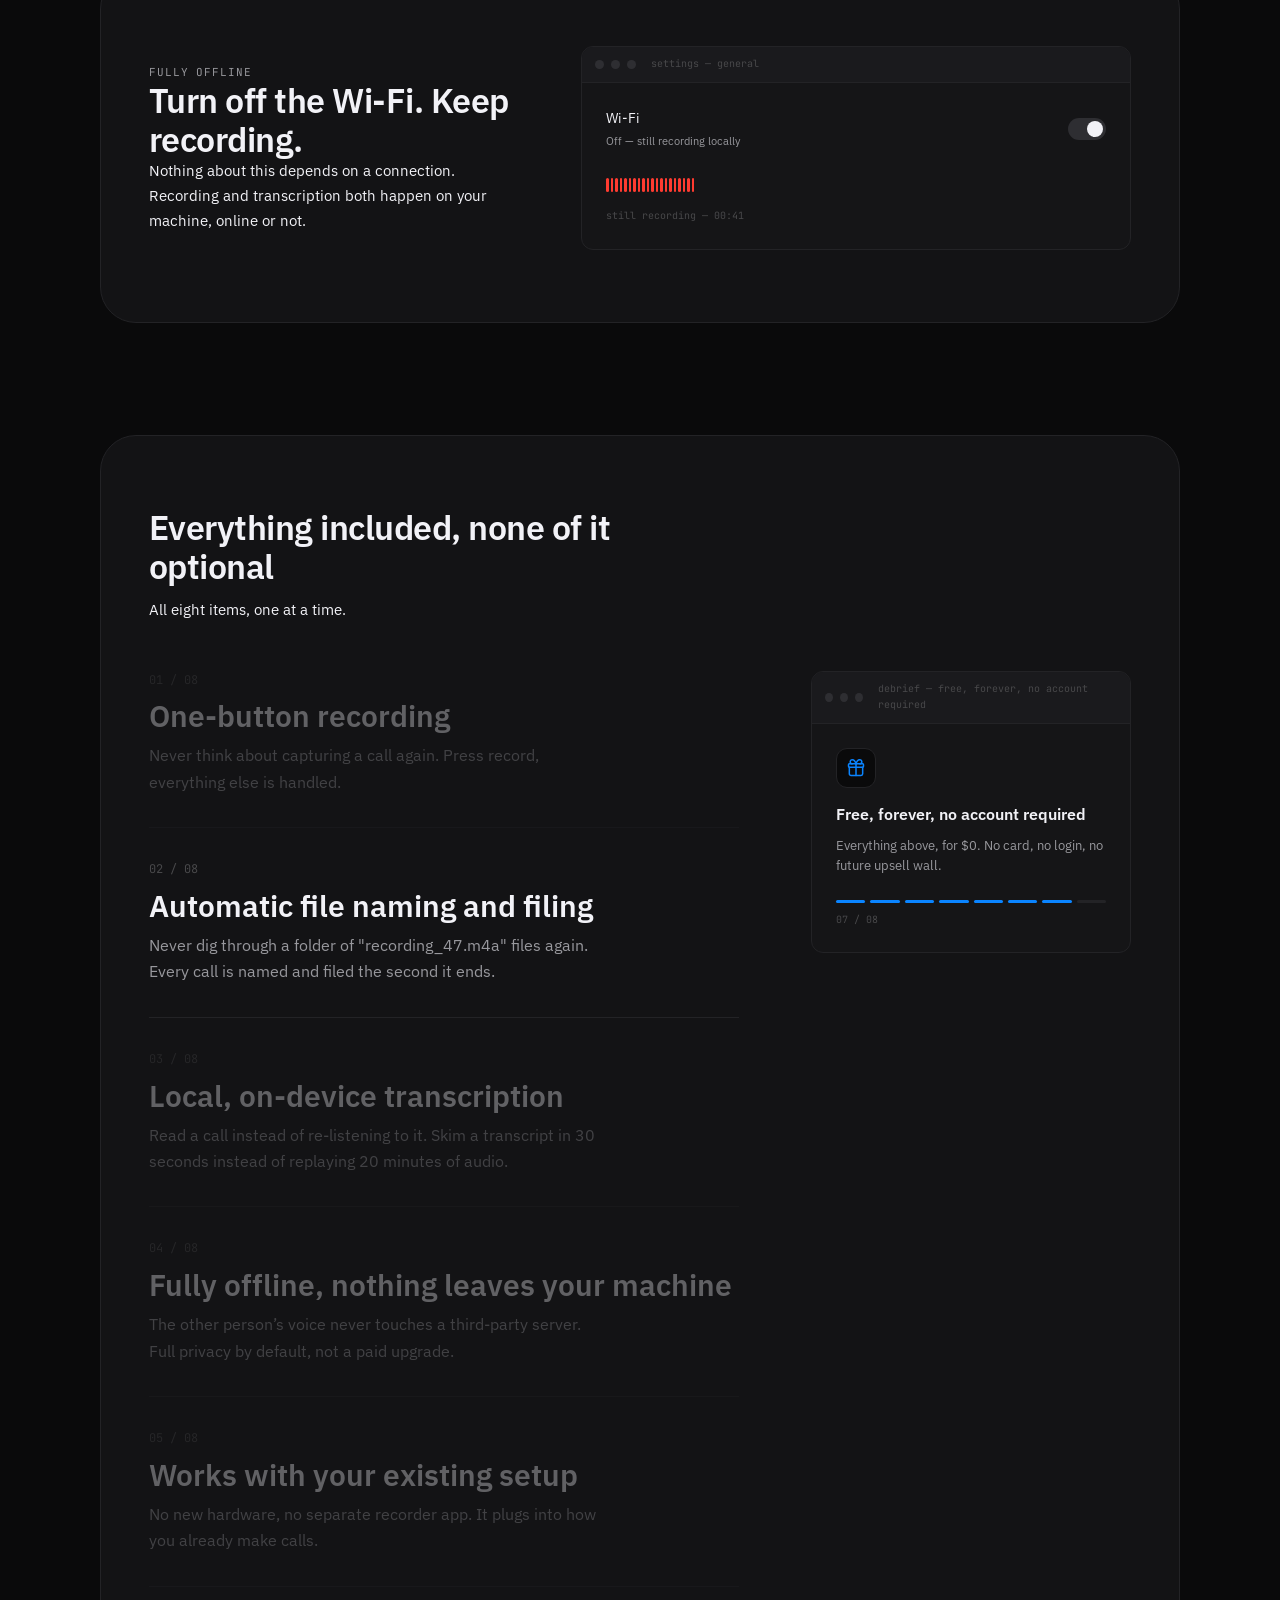
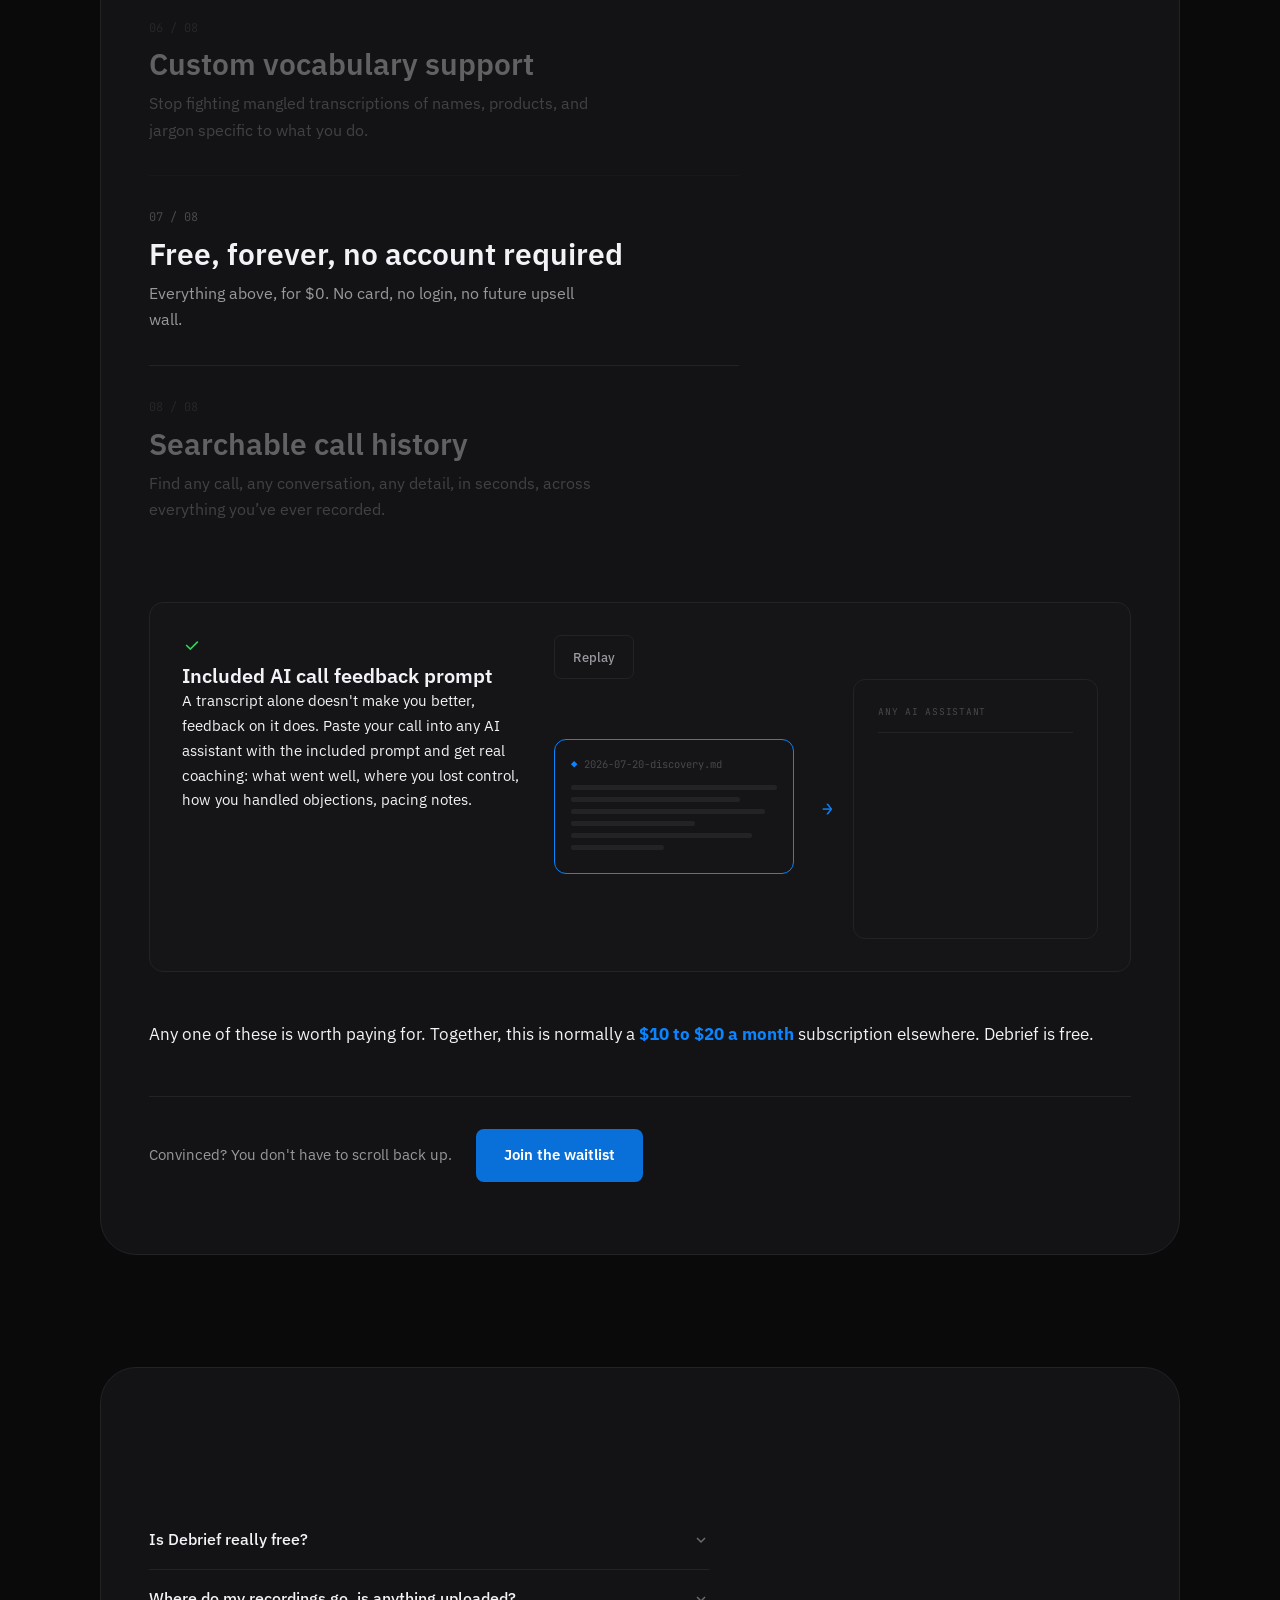
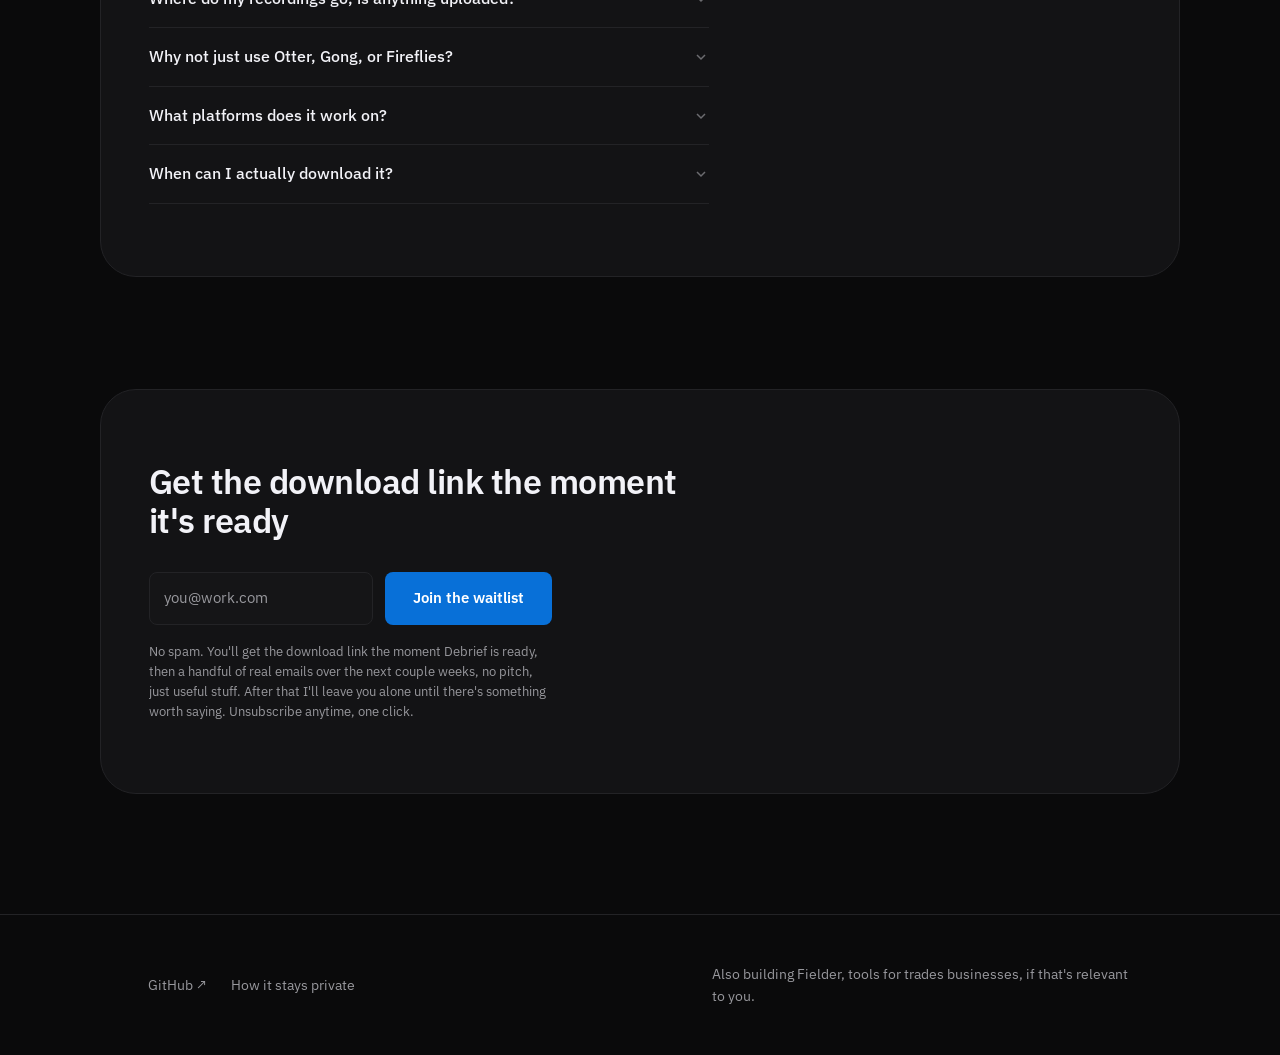
==== commit cfebd007: "Fix the two P1s from the impeccable audit Contrast: bumped ~14 meaningful-text elements sitewide fro" ====
--- a/index.html
+++ b/index.html
@@ -198,7 +198,7 @@
                     <span class="rt-badge" id="rtRecentBadge">Cold call</span>
                   </div>
                 </div>
-                <span class="dock" id="dockRecord" style="position:absolute; top:50%; right:-1px; width:1px; height:1px;"></span>
+                <span class="dock" id="dockRecord" style="position:absolute; top:0; right:-1px; width:1px; height:1px;"></span>
               </div>
             </div>
           </div>
--- a/css/styles.css
+++ b/css/styles.css
@@ -25,6 +25,13 @@
   --t4: #48484A;
   --blue: #0A84FF;
   --blue-h: #339CFF;
+  /* Darker than --blue specifically for white-text-on-blue backgrounds (buttons,
+     skip link): #0A84FF only reaches 3.6:1 with white text, failing WCAG AA's
+     4.5:1 floor. --blue stays untouched since it also serves as link/icon
+     foreground color on the dark bg, where it already passes at 5.4:1 and
+     darkening it there would newly fail instead. */
+  --blue-btn: #0870D8;
+  --blue-btn-h: #0874E0;
   --red: #FF3B30;
   --green: #30D158;
 
@@ -159,7 +166,7 @@
 .body-2 { font-size: var(--fs-body-2); line-height: 1.55; color: var(--t2); }
 .eyebrow {
   font-family: var(--mono); font-size: var(--fs-eyebrow); font-weight: 400;
-  text-transform: uppercase; letter-spacing: 0.08em; color: var(--t3);
+  text-transform: uppercase; letter-spacing: 0.08em; color: var(--t2);
 }
 .meta { font-family: var(--mono); font-size: var(--fs-meta); color: var(--t4); }
 
@@ -201,12 +208,12 @@
   display: inline-flex; align-items: center; justify-content: center;
   font-family: var(--sans); font-size: 15px; font-weight: 600;
   padding: 14px 28px; border-radius: 8px;
-  background: var(--blue); color: #fff;
+  background: var(--blue-btn); color: #fff;
   transition: background 150ms ease, transform 100ms ease;
   min-height: 48px;
 }
 @media (hover: hover) and (pointer: fine) {
-  .btn-primary:hover { background: var(--blue-h); }
+  .btn-primary:hover { background: var(--blue-btn-h); }
 }
 .btn-primary:active { transform: scale(0.985); }
 .btn-primary.is-success {
@@ -235,7 +242,7 @@
   min-height: 48px;
   transition: border-color 150ms ease, box-shadow 150ms ease;
 }
-.field::placeholder { color: var(--t3); }
+.field::placeholder { color: var(--t2); }
 .field:focus {
   outline: none; border-color: var(--blue);
   box-shadow: 0 0 0 3px rgba(10,132,255,0.15);
@@ -246,7 +253,7 @@
 }
 .field-error.show { display: block; }
 .risk-reversal {
-  font-size: 12.5px; color: var(--t3); line-height: 1.6; max-width: 400px; margin-top: var(--sp-4);
+  font-size: 12.5px; color: var(--t2); line-height: 1.6; max-width: 400px; margin-top: var(--sp-4);
 }
 
 /* ============================================================
@@ -287,7 +294,7 @@
    ============================================================ */
 .skip-link {
   position: absolute; left: var(--sp-4); top: -60px;
-  background: var(--blue); color: #fff; padding: 10px 16px; border-radius: 6px;
+  background: var(--blue-btn); color: #fff; padding: 10px 16px; border-radius: 6px;
   font-size: 14px; font-weight: 600; z-index: 200; transition: top 150ms ease;
 }
 .skip-link:focus { top: var(--sp-4); }
@@ -328,7 +335,7 @@
 }
 .hero-eyebrow .gh-icon { width: 15px; height: 15px; fill: var(--t3); flex-shrink: 0; }
 @media (hover: hover) and (pointer: fine) {
-  .hero-eyebrow a:hover { color: var(--t2); }
+  .hero-eyebrow a:hover { color: var(--t); }
   .hero-eyebrow a:hover .gh-icon { fill: var(--t2); }
 }
 .hero-copy h1 { color: var(--t); }
@@ -462,12 +469,12 @@
 .rt-pause-icon span { width: 2.6px; height: 100%; background: var(--t); border-radius: 1px; }
 .rt-mute-icon { width: 10px; height: 10px; border: 1.3px solid var(--t); border-radius: 3px 3px 4px 4px; position: relative; }
 .rt-mute-icon::before { content: ''; position: absolute; top: 50%; left: -1.5px; width: 13px; height: 1.4px; background: var(--t); transform: rotate(45deg); }
-.rt-control-caption { font-size: 10px; color: var(--t3); }
+.rt-control-caption { font-size: 10px; color: var(--t2); }
 .rt-recent { background: var(--s2); border: 1px solid var(--bd); border-radius: 9px; padding: var(--sp-3) var(--sp-4); margin-top: auto; }
-.rt-recent-title { font-size: 9px; text-transform: uppercase; letter-spacing: 0.04em; color: var(--t3); margin: 0 0 6px; }
+.rt-recent-title { font-size: 9px; text-transform: uppercase; letter-spacing: 0.04em; color: var(--t2); margin: 0 0 6px; }
 .rt-recent-row { display: flex; justify-content: space-between; align-items: center; }
 .rt-recent-name { font-size: 11.5px; color: var(--t); transition: opacity 200ms ease; }
-.rt-recent-meta { font-size: 10px; color: var(--t3); margin-top: 2px; transition: opacity 200ms ease; }
+.rt-recent-meta { font-size: 10px; color: var(--t2); margin-top: 2px; transition: opacity 200ms ease; }
 .rt-badge { background: #1E1A15; color: #E6A23C; font-size: 9px; padding: 2px 7px; border-radius: 9px; flex-shrink: 0; }
 
 /* ============================================================
@@ -496,7 +503,7 @@
    local-transcription page (`.tog`/`.knob`), not a new component */
 .off-row { display: flex; align-items: center; justify-content: space-between; padding: 0 0 var(--sp-5); }
 .off-label { font-size: 14px; color: var(--t); }
-.off-sub { font-size: 11px; color: var(--t3); margin-top: 2px; }
+.off-sub { font-size: 11px; color: var(--t2); margin-top: 2px; }
 .off-wave { display: flex; align-items: center; gap: 2px; height: 22px; }
 .off-wave i { width: 2.5px; border-radius: 2px; background: var(--red); display: block; animation: offbar 900ms ease-in-out infinite; }
 @keyframes offbar { 0%, 100% { transform: scaleY(0.3); } 50% { transform: scaleY(1); } }
@@ -570,7 +577,7 @@
 .sd-icon-wrap { width: 40px; height: 40px; border-radius: 11px; background: var(--bg); border: 1px solid var(--bd); display: flex; align-items: center; justify-content: center; margin: var(--sp-5) var(--sp-5) 0; }
 .sd-icon { width: 20px; height: 20px; stroke: var(--blue); stroke-width: 1.8; fill: none; }
 .sd-title { font-size: 15.5px; margin: var(--sp-4) var(--sp-5) 9px; min-height: 22px; }
-.sd-desc { font-size: 12.5px; color: var(--t3); margin: 0 var(--sp-5); }
+.sd-desc { font-size: 12.5px; color: var(--t2); margin: 0 var(--sp-5); }
 .sd-microloop { margin: var(--sp-4) var(--sp-5) 0; }
 .sd-rail { display: flex; gap: 5px; margin: var(--sp-5) var(--sp-5) 0; }
 .sd-rail-dot { height: 3px; flex: 1; border-radius: 2px; background: var(--bd); transition: background 300ms ease; }
@@ -634,7 +641,7 @@
 .fb.in { opacity: 1; transform: none; }
 .fb-h { font-size: 12px; font-weight: 600; color: var(--t); margin-bottom: 5px; display: flex; align-items: center; gap: 7px; }
 .fb-h .n { font-family: var(--mono); font-size: 9.5px; color: var(--t4); border: 1px solid var(--bd); border-radius: 4px; padding: 1px 5px; }
-.fb-b { font-size: 12.5px; color: var(--t3); line-height: 1.55; padding-left: 26px; }
+.fb-b { font-size: 12.5px; color: var(--t2); line-height: 1.55; padding-left: 26px; }
 .cursor { display: inline-block; width: 7px; height: 13px; background: var(--blue); vertical-align: -2px; animation: blink 1s step-end infinite; }
 @keyframes blink { 50% { opacity: 0; } }
 
@@ -642,7 +649,7 @@
 .ml { background: var(--s1); border: 1px solid var(--bd); border-radius: 14px; padding: var(--sp-5); width: 100%; max-width: 340px; }
 .ml-lbl { font-family: var(--mono); font-size: 9.5px; color: var(--t4); letter-spacing: 0.08em; margin-bottom: var(--sp-4); }
 .tree { font-family: var(--mono); font-size: 11.5px; line-height: 2; }
-.tr { color: var(--t3); opacity: 0; transform: translateX(-4px); transition: all 260ms ease; }
+.tr { color: var(--t2); opacity: 0; transform: translateX(-4px); transition: all 260ms ease; }
 .tr.in { opacity: 1; transform: none; }
 .tr .fold { color: var(--t2); }
 .tr .file { color: var(--t4); }
@@ -664,7 +671,7 @@
 .machine { width: 100%; max-width: 280px; background: var(--s2); border: 1px solid var(--bd); border-radius: 14px; padding: var(--sp-5); }
 .machine-lbl { font-family: var(--mono); font-size: 10px; color: var(--t4); text-align: center; margin-bottom: var(--sp-4); letter-spacing: 0.06em; }
 .m-flow { display: flex; align-items: center; justify-content: space-between; gap: var(--sp-2); }
-.m-node { flex: 1; text-align: center; padding: 11px 4px; background: var(--bg); border: 1px solid var(--bd); border-radius: 8px; font-size: 10.5px; color: var(--t3); transition: border-color 300ms ease, color 300ms ease; }
+.m-node { flex: 1; text-align: center; padding: 11px 4px; background: var(--bg); border: 1px solid var(--bd); border-radius: 8px; font-size: 10.5px; color: var(--t2); transition: border-color 300ms ease, color 300ms ease; }
 .m-node.act { border-color: var(--red); color: var(--t); }
 .m-arrow { color: var(--t4); font-size: 13px; flex-shrink: 0; }
 .barrier { display: flex; align-items: center; justify-content: center; position: relative; width: 100%; max-width: 200px; height: 40px; }
@@ -678,7 +685,7 @@
 @media (min-width: 768px) {
   .d2 { flex-direction: row; justify-content: center; }
 }
-.wifi-row { display: flex; align-items: center; gap: var(--sp-3); margin-top: var(--sp-6); font-family: var(--mono); font-size: 11px; color: var(--t3); justify-content: center; flex-wrap: wrap; }
+.wifi-row { display: flex; align-items: center; gap: var(--sp-3); margin-top: var(--sp-6); font-family: var(--mono); font-size: 11px; color: var(--t2); justify-content: center; flex-wrap: wrap; }
 .tog { width: 38px; height: 22px; border-radius: 11px; background: #2E2E32; position: relative; transition: background 300ms ease; flex-shrink: 0; }
 .tog .knob { width: 16px; height: 16px; border-radius: 50%; background: #6C6C70; position: absolute; top: 3px; left: 3px; transition: left 300ms ease, background 300ms ease; }
 .tog.off .knob { left: 19px; background: #F2F2F7; }
@@ -741,12 +748,7 @@
 @media (hover: hover) and (pointer: fine) {
   .footer-links a:hover { color: var(--t); }
 }
-.footer-fielder { color: var(--t3); font-size: 13.5px; max-width: 420px; }
-.footer-socials { display: flex; gap: var(--sp-4); }
-.footer-socials a { color: var(--t3); }
-@media (hover: hover) and (pointer: fine) {
-  .footer-socials a:hover { color: var(--t2); }
-}
+.footer-fielder { color: var(--t2); font-size: 13.5px; max-width: 420px; }
 
 /* Link underline-slide (Doc 05 §6), scoped to inline text links only */
 .link-slide { position: relative; color: var(--blue); }
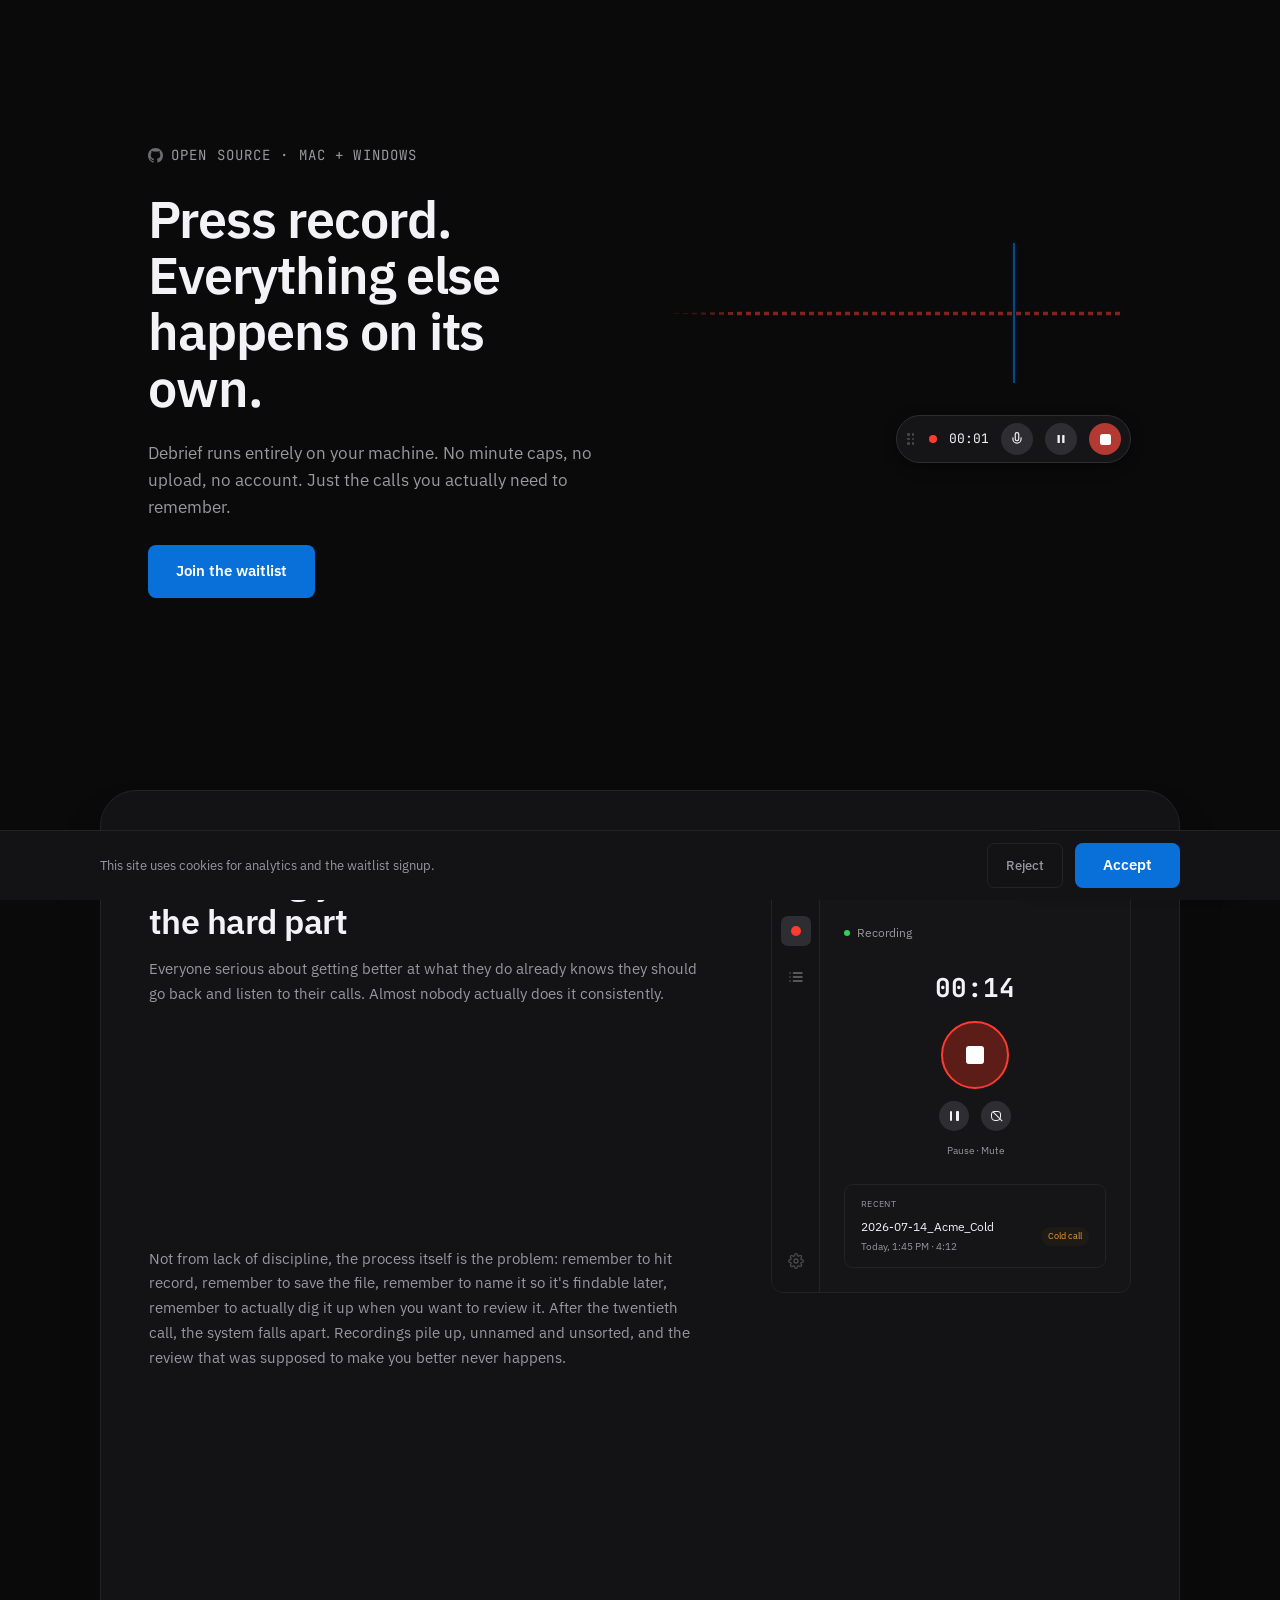
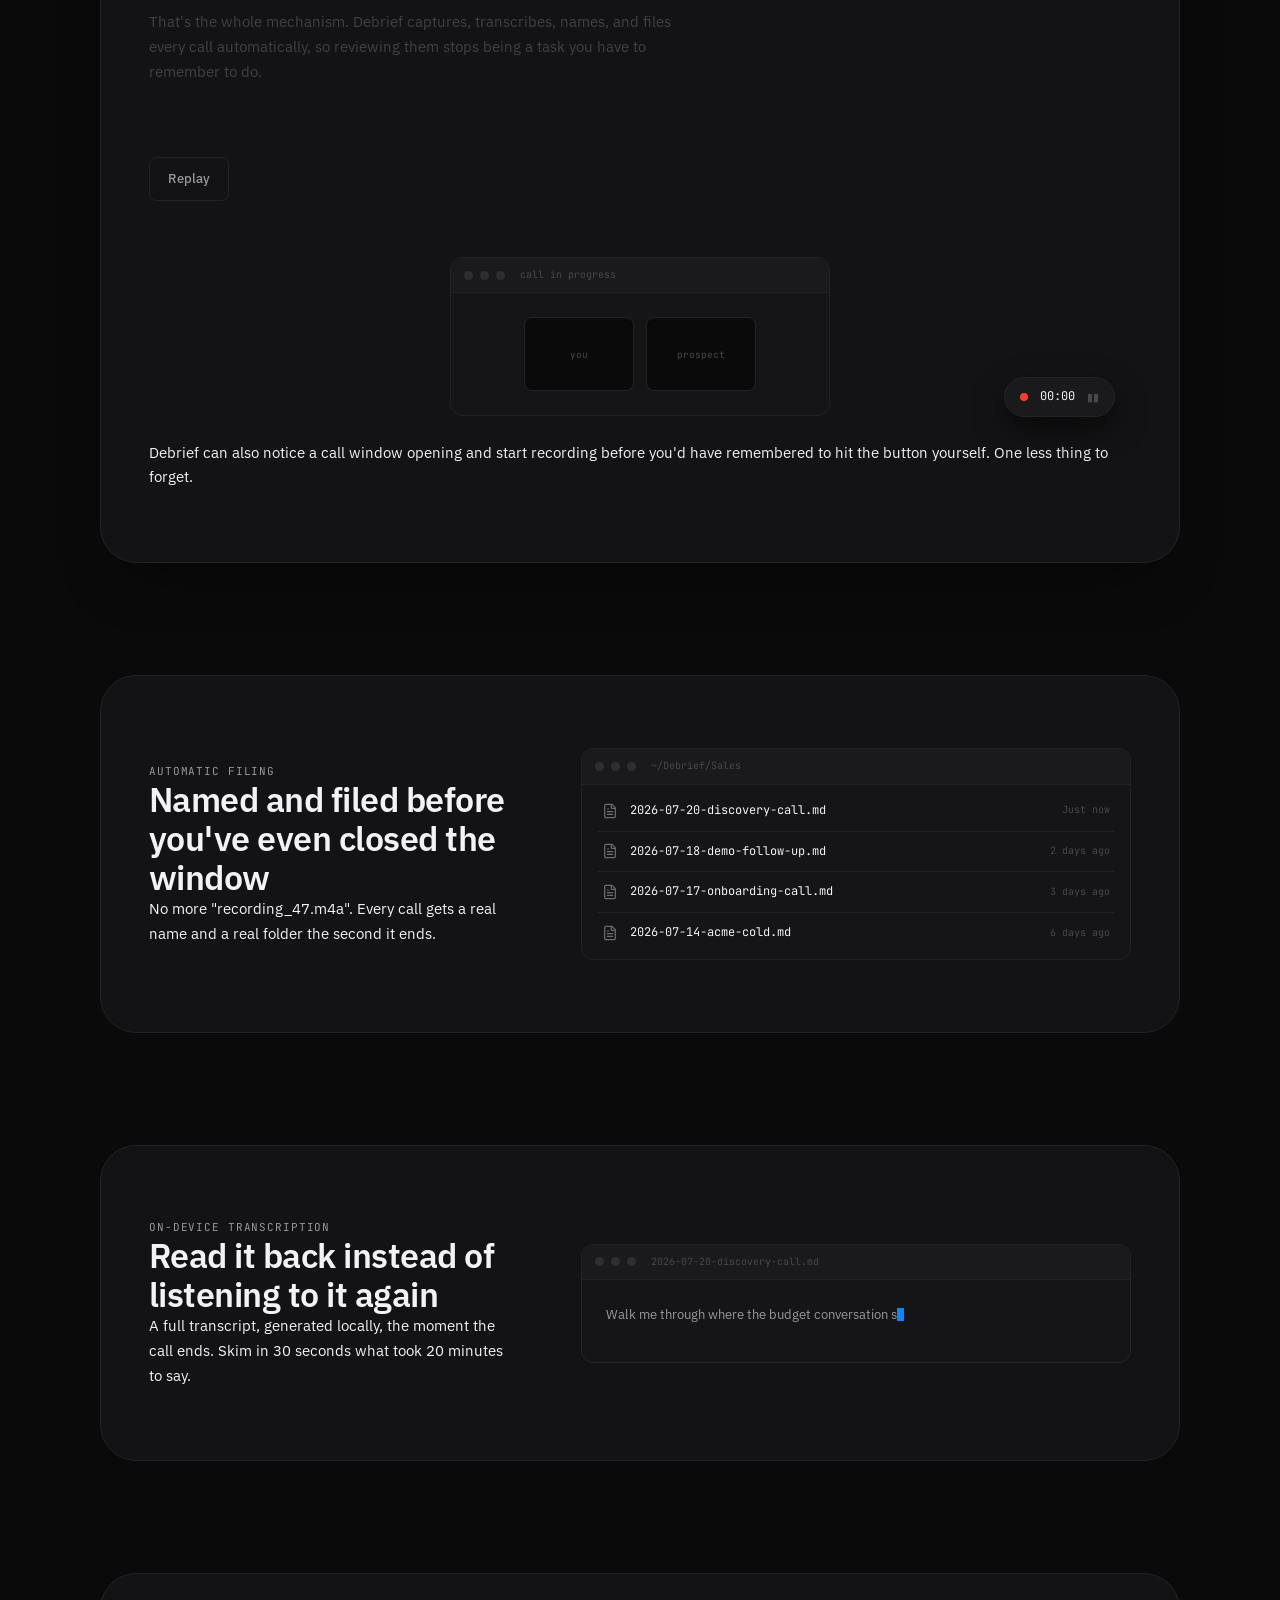
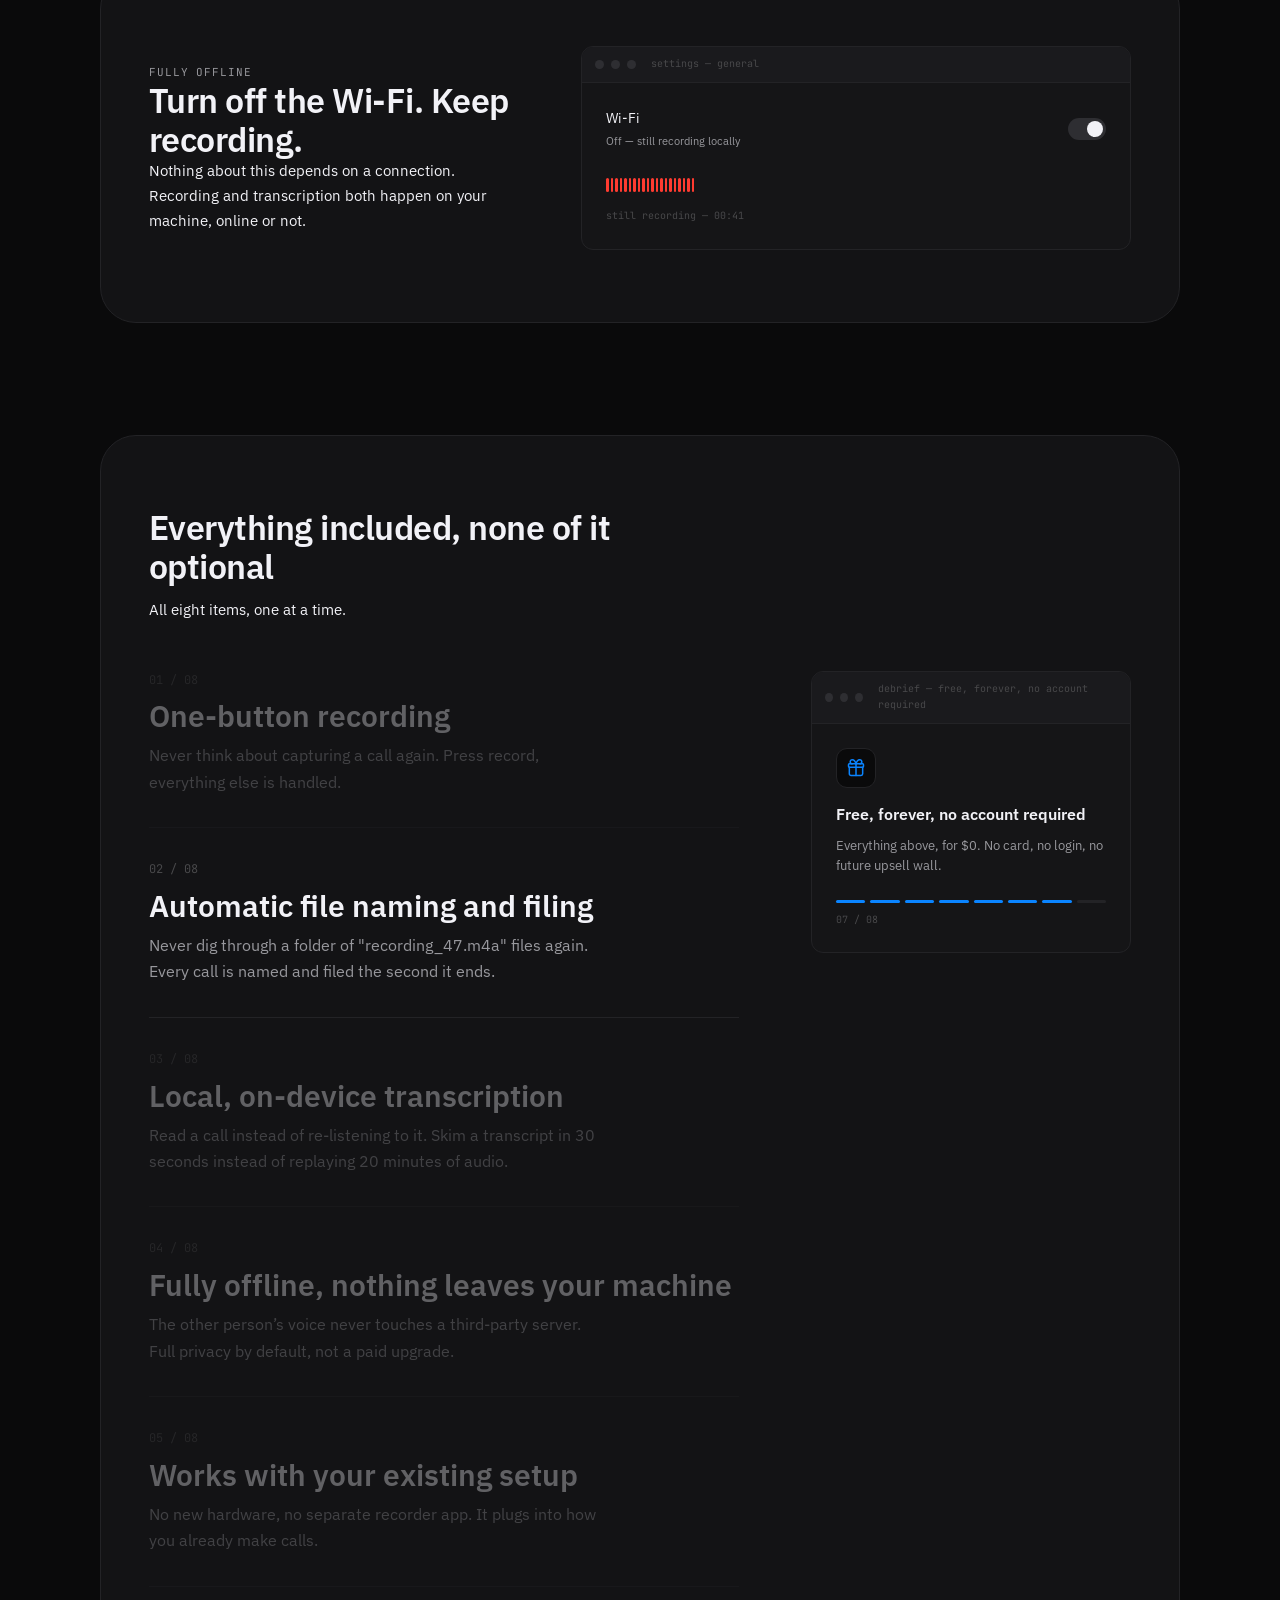
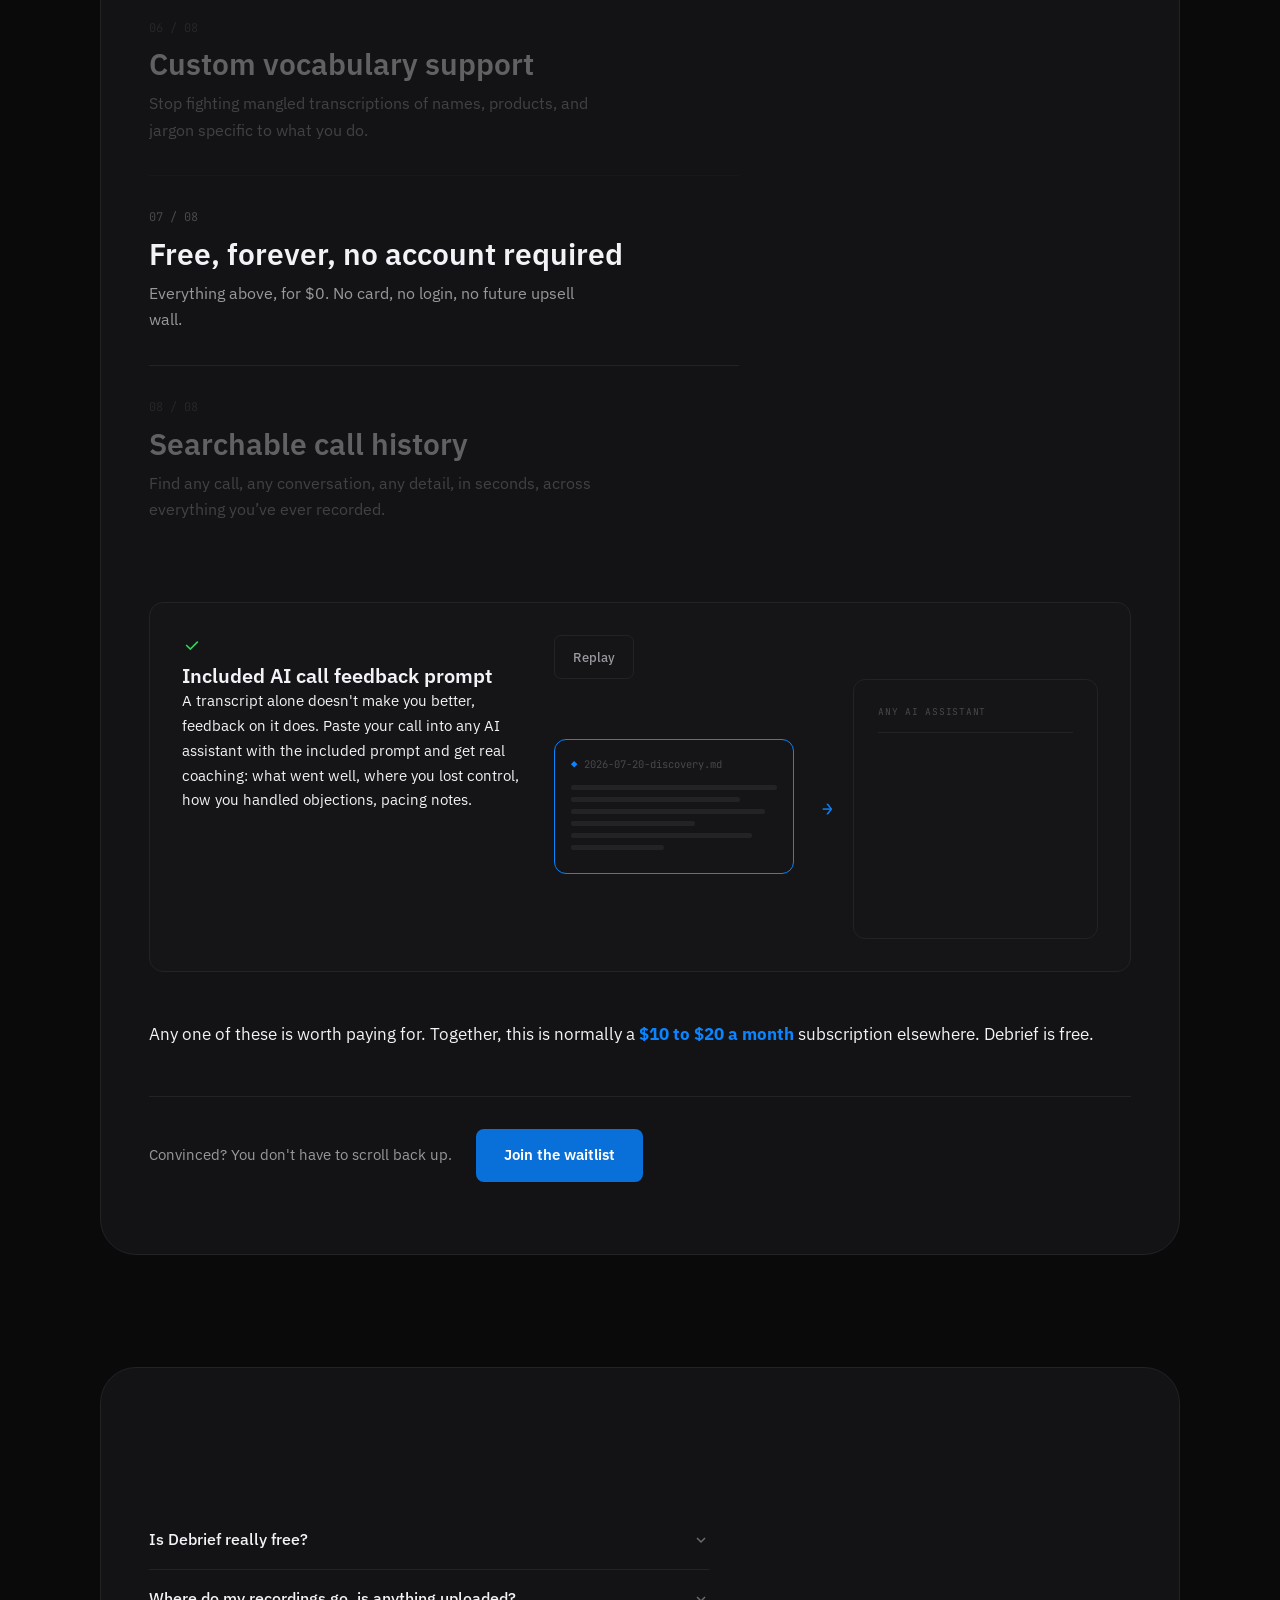
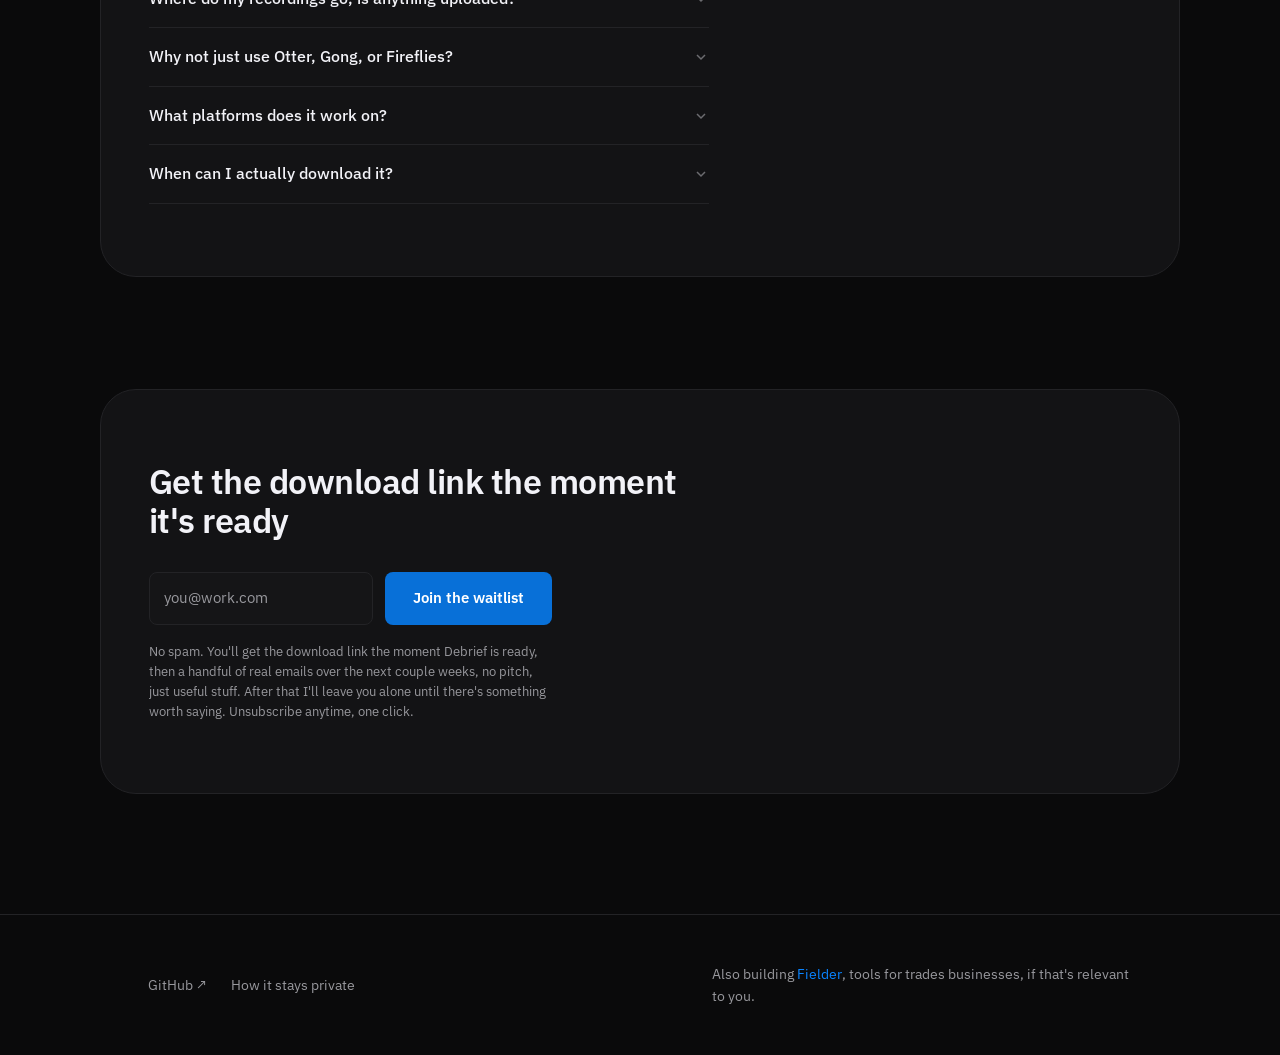
==== commit 3b4ee1a2: "Fix hero pill clipping on mobile, link Fielder footer, update contact email Hero's recording-status " ====
--- a/index.html
+++ b/index.html
@@ -457,7 +457,7 @@
       <a href="https://github.com/veeralspatel/debrief" target="_blank" rel="noopener" data-track="outbound_github_click">GitHub ↗</a>
       <a href="local-transcription/">How it stays private</a>
     </div>
-    <p class="footer-fielder">Also building Fielder, tools for trades businesses, if that's relevant to you.</p>
+    <p class="footer-fielder">Also building <a href="https://fielderhq.io/" target="_blank" rel="noopener" class="link-slide">Fielder</a>, tools for trades businesses, if that's relevant to you.</p>
   </div>
 </footer>
 
--- a/css/styles.css
+++ b/css/styles.css
@@ -384,7 +384,10 @@
    component, two different jobs — never the same DOM node.
    ============================================================ */
 .rec-pill {
-  position: absolute; left: 75%; transform: translateX(-50%);
+  /* Centered on the 75% playhead when there's room; below ~468px-wide containers
+     that centering would push the pill's right edge past the container (clipped
+     by .hero's overflow:clip), so clamp to the container's right edge instead. */
+  position: absolute; left: max(0px, min(calc(75% - 117px), calc(100% - 234px)));
   display: inline-flex; align-items: center; gap: var(--sp-3);
   background: var(--s2); border: 1px solid var(--bdh); border-radius: 26px;
   padding: 7px 9px 7px 7px; box-shadow: 0 4px 14px rgba(0,0,0,0.4);
